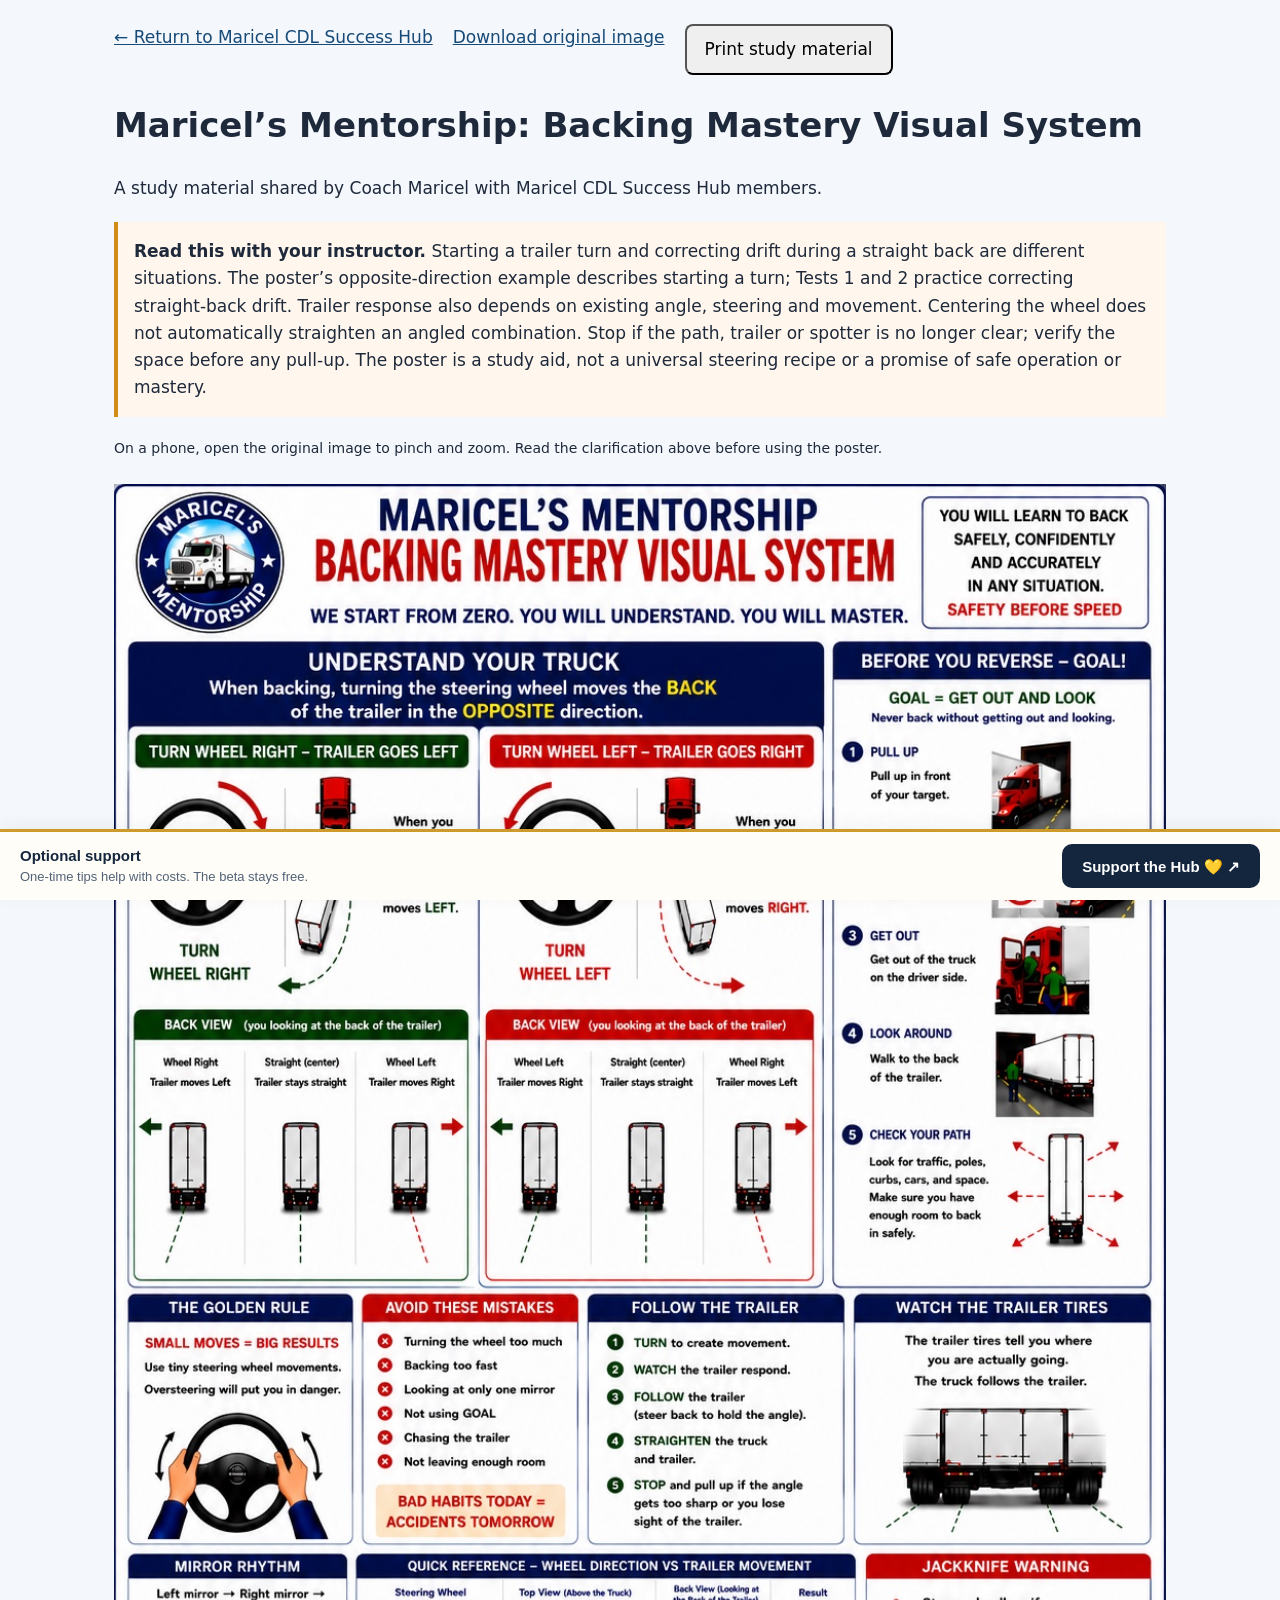
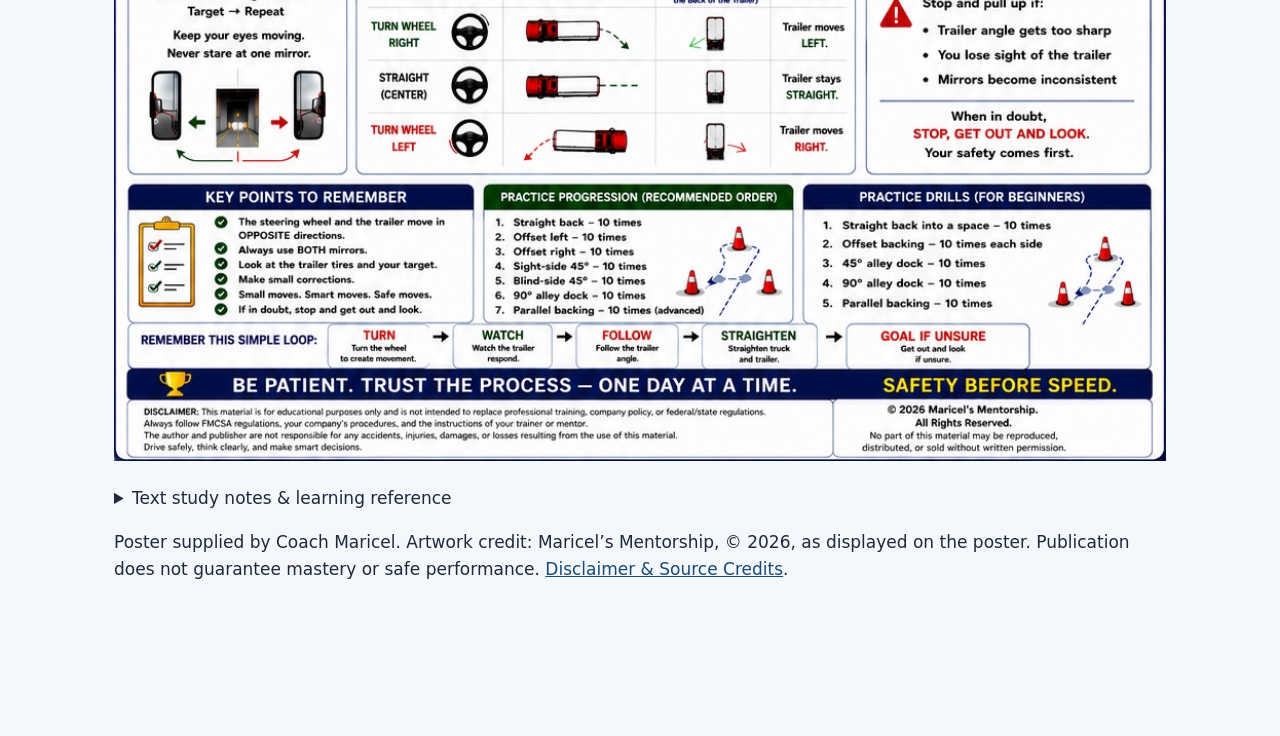
==== backing-poster.html @ 776881c3 "Offer approved Venmo support alongside the existing Stripe option" ====
<!doctype html><html lang="en"><head><meta charset="utf-8"><meta name="viewport" content="width=device-width,initial-scale=1"><title>Maricel’s Backing Visual Study Poster | Maricel CDL Success Hub</title><style>*{box-sizing:border-box}body{margin:0;background:#f4f7fb;color:#1e293b;font:17px/1.6 system-ui,sans-serif}main{max-width:1100px;margin:auto;padding:24px}a{color:#164a78}.warning{background:#fff7ed;border-left:4px solid #d48c19;padding:16px;margin:20px 0}.actions{display:flex;gap:20px;flex-wrap:wrap}img{display:block;width:100%;height:auto;margin:24px 0}button{font:inherit;padding:10px 18px;border-radius:8px;cursor:pointer}.small{font-size:14px}@media print{.actions,details,footer{display:none}main{padding:0}.warning{font-size:11px;line-height:1.3;margin:8px 0}h1{font-size:18px}img{margin:10px 0}}</style><link rel="stylesheet" href="support-bar.css?v=36"></head><body class="hub-with-support"><main><nav class="actions"><a href="index.html">← Return to Maricel CDL Success Hub</a><a href="assets/maricel-backing-visual-system.jpeg" download="Maricel-Backing-Visual-System.jpeg">Download original image</a><button type="button" onclick="window.print()">Print study material</button></nav><h1>Maricel’s Mentorship: Backing Mastery Visual System</h1><p>A study material shared by Coach Maricel with Maricel CDL Success Hub members.</p><div class="warning"><strong>Read this with your instructor.</strong> Starting a trailer turn and correcting drift during a straight back are different situations. The poster’s opposite-direction example describes starting a turn; Tests 1 and 2 practice correcting straight-back drift. Trailer response also depends on existing angle, steering and movement. Centering the wheel does not automatically straighten an angled combination. Stop if the path, trailer or spotter is no longer clear; verify the space before any pull-up. The poster is a study aid, not a universal steering recipe or a promise of safe operation or mastery.</div><p class="small">On a phone, open the original image to pinch and zoom. Read the clarification above before using the poster.</p><a href="assets/maricel-backing-visual-system.jpeg"><img src="assets/maricel-backing-visual-system.jpeg" width="1024" height="1536" alt="Maricel’s Mentorship Backing Mastery Visual System: trailer response diagrams, GOAL reminders, mirror checks and practice suggestions."></a><details><summary>Text study notes &amp; learning reference</summary><p>Study the trailer’s response, use small inputs and check both mirrors. Inspect the intended path, including the sides and overhead space. When unsure, stop and secure the vehicle before getting out to check. Plan any repositioning after checking the space; do not move forward just because backing has become uncertain.</p><p>Use qualified instruction and your company’s procedures. Suggested repetition counts on the poster are practice ideas, not evidence of readiness or official CDL testing requirements.</p><p>Reference for the clarification above: <a href="https://www.oregon.gov/odot/DMV/Pages/Online_CDL_Manual_2/Section_6.aspx" target="_blank" rel="noopener noreferrer">Oregon DMV Commercial Driver Manual, section 6.1.7 — Backing with a Trailer</a>. <a href="disclaimer.html">Disclaimer &amp; Source Credits</a>.</p></details><footer><p>Poster supplied by Coach Maricel. Artwork credit: Maricel’s Mentorship, © 2026, as displayed on the poster. Publication does not guarantee mastery or safe performance. <a href="disclaimer.html">Disclaimer &amp; Source Credits</a>.</p></footer></main><aside class="hub-support-bar" aria-label="Optional support for Maricel CDL Success Hub"><div class="hub-support-copy"><strong>Optional support</strong><span>One-time tips help with costs. The beta stays free.</span></div><a href="support.html" target="_blank" rel="noopener noreferrer" aria-label="Support the Hub — optional Stripe or Venmo support, opens a new tab">Support the Hub 💛 ↗</a></aside></body></html>
---- support-bar.css ----
/* Coach Maricel's optional support reminder. Shared by all Hub pages. */
html:has(body.hub-with-support){scroll-padding-bottom:calc(112px + env(safe-area-inset-bottom,0px))}
body.hub-with-support{padding-bottom:calc(112px + env(safe-area-inset-bottom,0px));scroll-padding-bottom:calc(112px + env(safe-area-inset-bottom,0px))}
.hub-support-bar{position:fixed;inset:auto 0 0;z-index:20;display:grid;grid-template-columns:minmax(0,1fr) auto;align-items:center;gap:20px;padding:12px max(20px,env(safe-area-inset-right,0px)) calc(12px + env(safe-area-inset-bottom,0px)) max(20px,env(safe-area-inset-left,0px));border-top:3px solid #ce9b2b;background:#fffdf7;color:#14263e;box-shadow:0 -3px 16px #14263e0d;font-family:Arial,sans-serif;line-height:1.4;text-align:left}
.hub-support-copy{min-width:0}.hub-support-copy strong{display:block;font-size:15px}.hub-support-copy span{display:block;font-size:13px;color:#526278;margin-top:2px}
.hub-support-bar a{display:flex;align-items:center;justify-content:center;min-height:44px;padding:11px 20px;border-radius:10px;background:#14263e;color:#fff;font-size:15px;font-weight:700;text-decoration:none;text-align:center;white-space:nowrap}
.hub-support-bar a:hover{background:#24435f}.hub-support-bar a:focus-visible{outline:3px solid #187bcd;outline-offset:3px}
@media(min-width:701px){body:has(#nav:not([hidden])) .hub-support-bar{left:244px}}
@media(max-width:700px){.hub-support-bar{gap:10px;padding-left:12px;padding-right:12px}.hub-support-copy strong{font-size:14px}.hub-support-copy span{font-size:12px}.hub-support-bar a{font-size:13px;padding:11px 12px}}
@media print{html:has(body.hub-with-support){scroll-padding-bottom:calc(112px + env(safe-area-inset-bottom,0px))}
body.hub-with-support{padding-bottom:0}.hub-support-bar{display:none}}
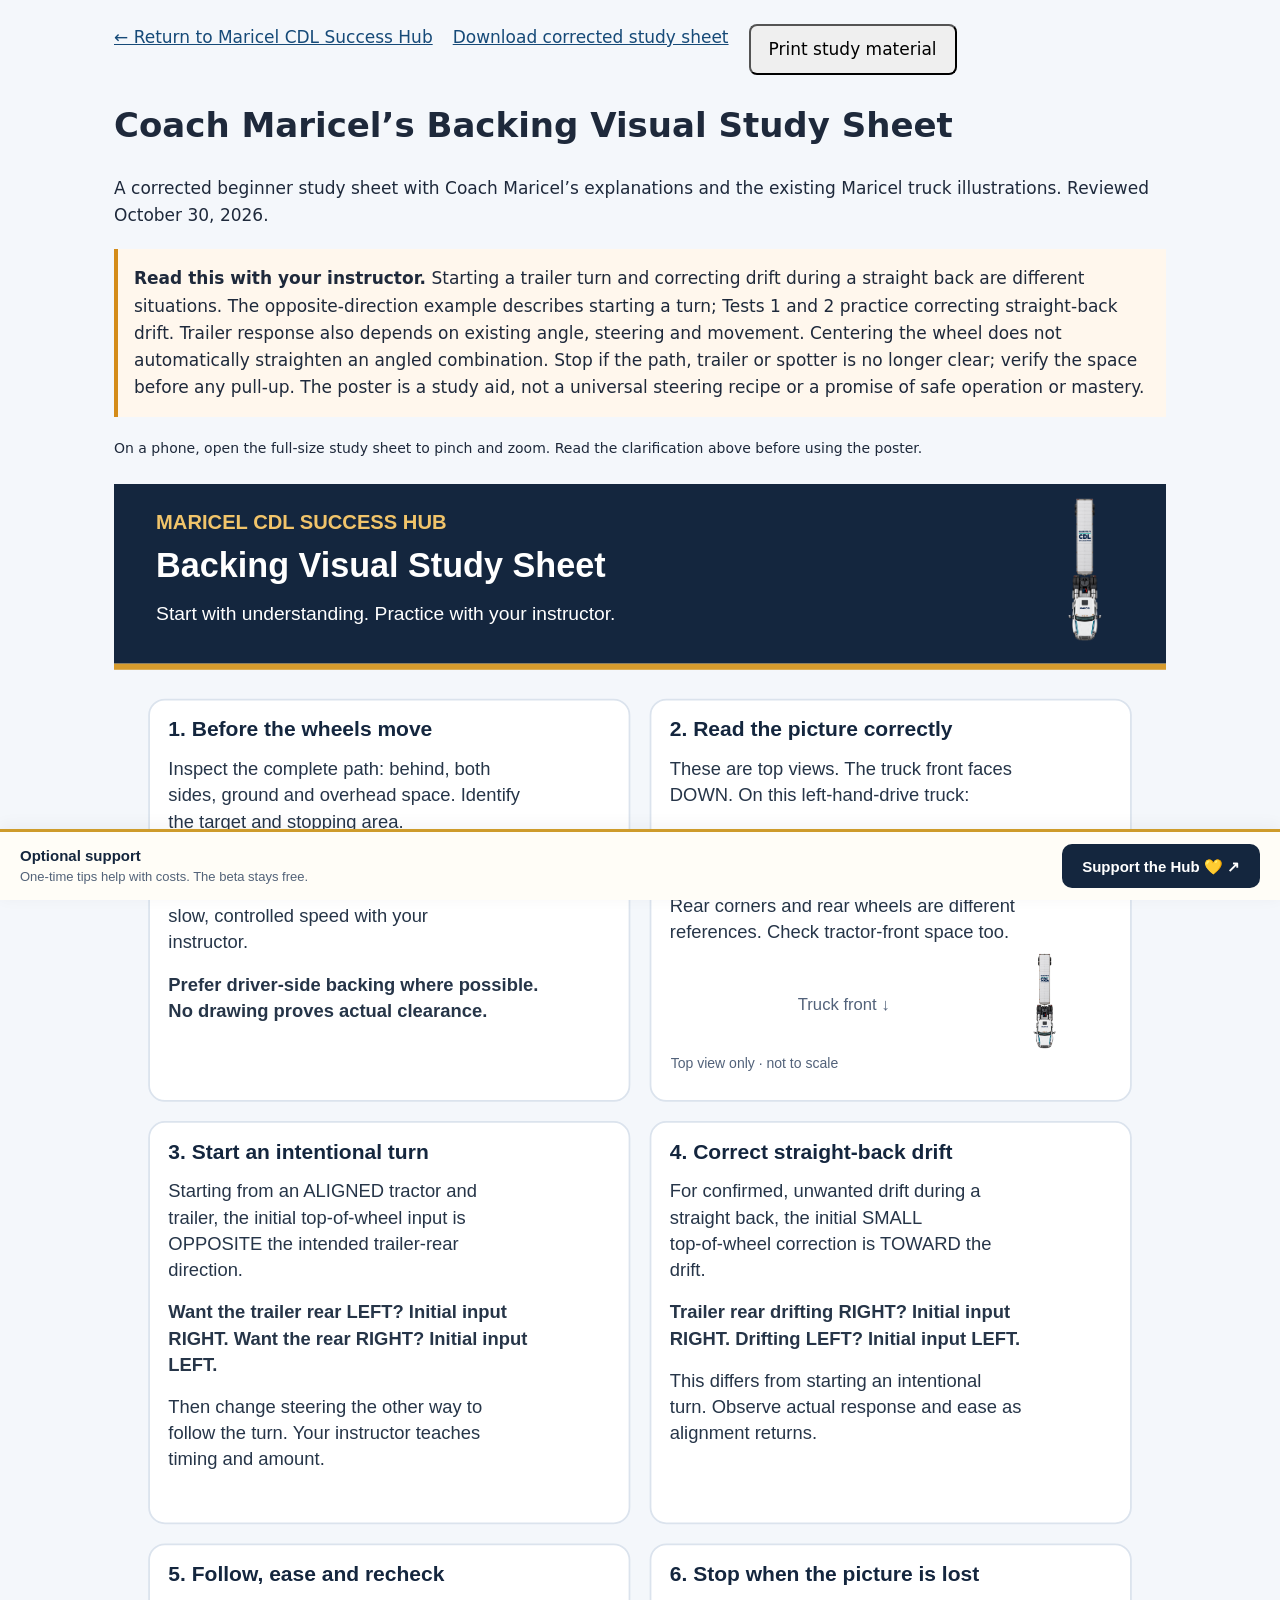
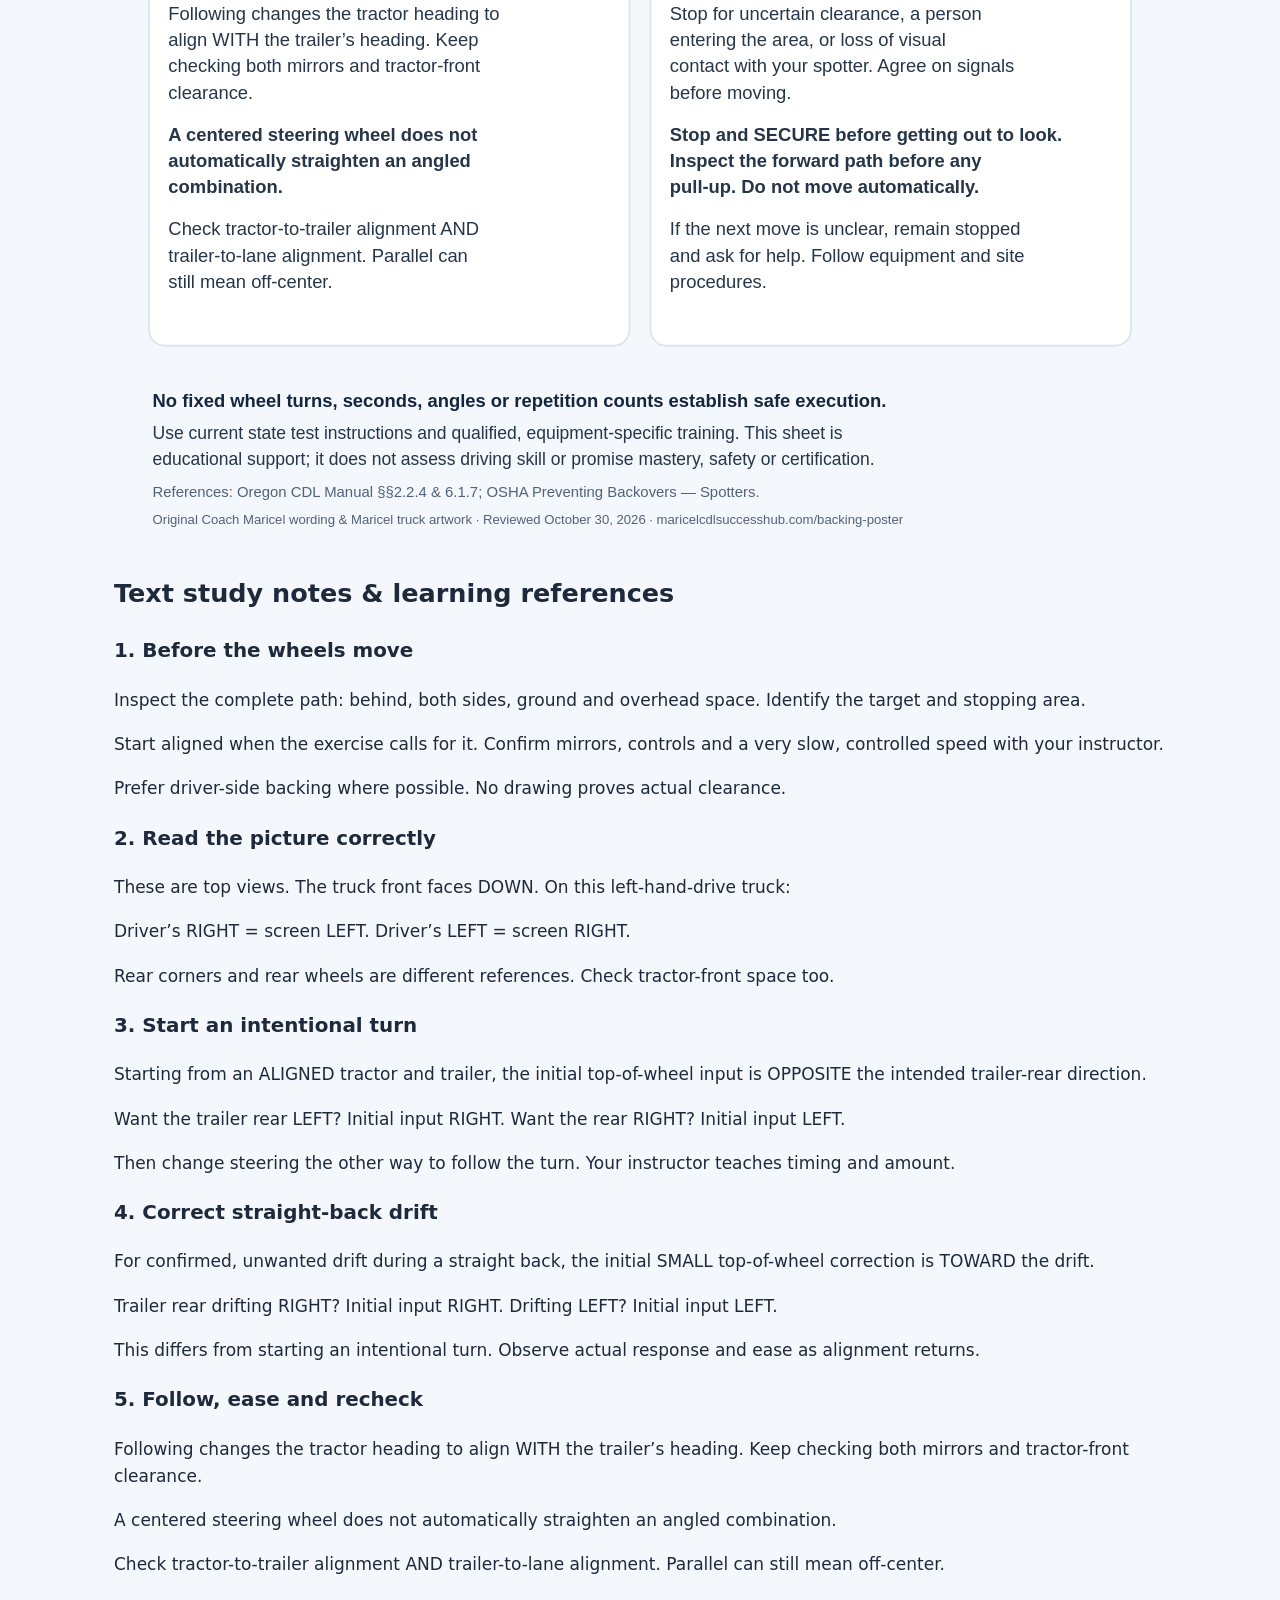
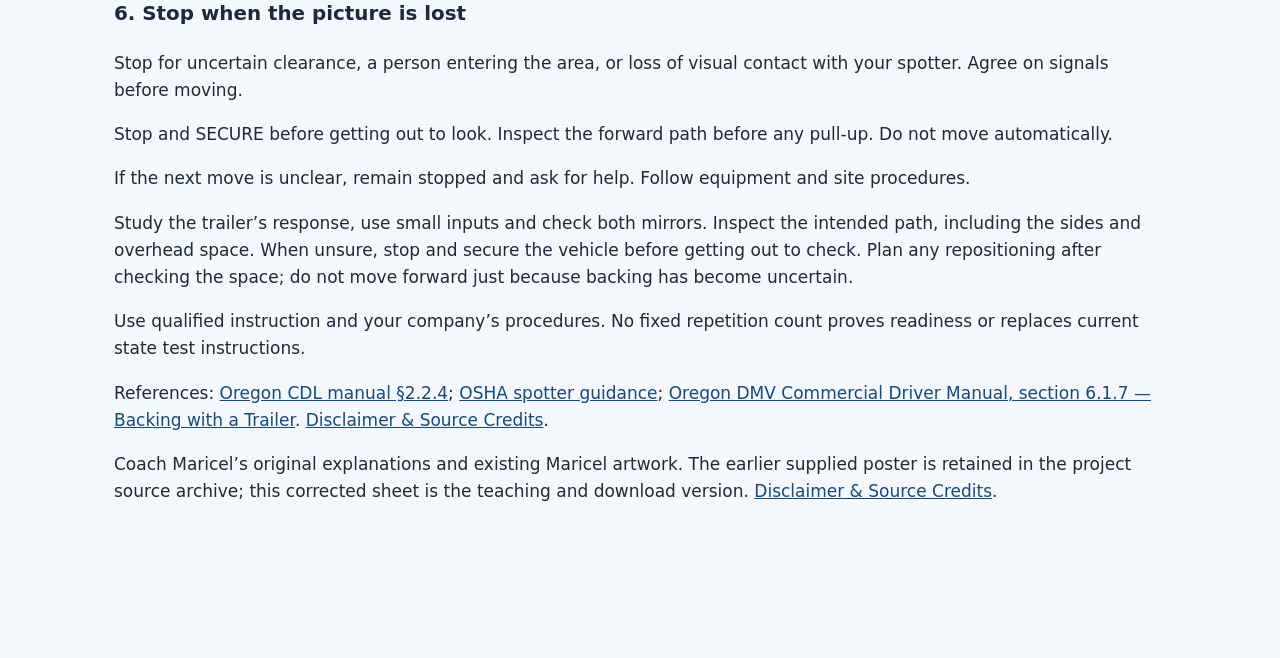
==== commit d45b0f8b: "Audit beginner teaching, correct study sheet and clarify preset decision exercises" ====
--- a/backing-poster.html
+++ b/backing-poster.html
@@ -1 +1 @@
-<!doctype html><html lang="en"><head><meta charset="utf-8"><meta name="viewport" content="width=device-width,initial-scale=1"><title>Maricel’s Backing Visual Study Poster | Maricel CDL Success Hub</title><style>*{box-sizing:border-box}body{margin:0;background:#f4f7fb;color:#1e293b;font:17px/1.6 system-ui,sans-serif}main{max-width:1100px;margin:auto;padding:24px}a{color:#164a78}.warning{background:#fff7ed;border-left:4px solid #d48c19;padding:16px;margin:20px 0}.actions{display:flex;gap:20px;flex-wrap:wrap}img{display:block;width:100%;height:auto;margin:24px 0}button{font:inherit;padding:10px 18px;border-radius:8px;cursor:pointer}.small{font-size:14px}@media print{.actions,details,footer{display:none}main{padding:0}.warning{font-size:11px;line-height:1.3;margin:8px 0}h1{font-size:18px}img{margin:10px 0}}</style><link rel="stylesheet" href="support-bar.css?v=36"></head><body class="hub-with-support"><main><nav class="actions"><a href="index.html">← Return to Maricel CDL Success Hub</a><a href="assets/maricel-backing-visual-system.jpeg" download="Maricel-Backing-Visual-System.jpeg">Download original image</a><button type="button" onclick="window.print()">Print study material</button></nav><h1>Maricel’s Mentorship: Backing Mastery Visual System</h1><p>A study material shared by Coach Maricel with Maricel CDL Success Hub members.</p><div class="warning"><strong>Read this with your instructor.</strong> Starting a trailer turn and correcting drift during a straight back are different situations. The poster’s opposite-direction example describes starting a turn; Tests 1 and 2 practice correcting straight-back drift. Trailer response also depends on existing angle, steering and movement. Centering the wheel does not automatically straighten an angled combination. Stop if the path, trailer or spotter is no longer clear; verify the space before any pull-up. The poster is a study aid, not a universal steering recipe or a promise of safe operation or mastery.</div><p class="small">On a phone, open the original image to pinch and zoom. Read the clarification above before using the poster.</p><a href="assets/maricel-backing-visual-system.jpeg"><img src="assets/maricel-backing-visual-system.jpeg" width="1024" height="1536" alt="Maricel’s Mentorship Backing Mastery Visual System: trailer response diagrams, GOAL reminders, mirror checks and practice suggestions."></a><details><summary>Text study notes &amp; learning reference</summary><p>Study the trailer’s response, use small inputs and check both mirrors. Inspect the intended path, including the sides and overhead space. When unsure, stop and secure the vehicle before getting out to check. Plan any repositioning after checking the space; do not move forward just because backing has become uncertain.</p><p>Use qualified instruction and your company’s procedures. Suggested repetition counts on the poster are practice ideas, not evidence of readiness or official CDL testing requirements.</p><p>Reference for the clarification above: <a href="https://www.oregon.gov/odot/DMV/Pages/Online_CDL_Manual_2/Section_6.aspx" target="_blank" rel="noopener noreferrer">Oregon DMV Commercial Driver Manual, section 6.1.7 — Backing with a Trailer</a>. <a href="disclaimer.html">Disclaimer &amp; Source Credits</a>.</p></details><footer><p>Poster supplied by Coach Maricel. Artwork credit: Maricel’s Mentorship, © 2026, as displayed on the poster. Publication does not guarantee mastery or safe performance. <a href="disclaimer.html">Disclaimer &amp; Source Credits</a>.</p></footer></main><aside class="hub-support-bar" aria-label="Optional support for Maricel CDL Success Hub"><div class="hub-support-copy"><strong>Optional support</strong><span>One-time tips help with costs. The beta stays free.</span></div><a href="support.html" target="_blank" rel="noopener noreferrer" aria-label="Support the Hub — optional Stripe or Venmo support, opens a new tab">Support the Hub 💛 ↗</a></aside></body></html>+<!doctype html><html lang="en"><head><meta charset="utf-8"><meta name="viewport" content="width=device-width,initial-scale=1"><title>Maricel’s Backing Visual Study Poster | Maricel CDL Success Hub</title><style>*{box-sizing:border-box}body{margin:0;background:#f4f7fb;color:#1e293b;font:17px/1.6 system-ui,sans-serif}main{max-width:1100px;margin:auto;padding:24px}a{color:#164a78}.warning{background:#fff7ed;border-left:4px solid #d48c19;padding:16px;margin:20px 0}.actions{display:flex;gap:20px;flex-wrap:wrap}img{display:block;width:100%;height:auto;margin:24px 0}button{font:inherit;padding:10px 18px;border-radius:8px;cursor:pointer}.small{font-size:14px}@media print{.actions,details,footer{display:none}main{padding:0}.warning{font-size:11px;line-height:1.3;margin:8px 0}h1{font-size:18px}img{margin:10px 0}}</style><link rel="stylesheet" href="support-bar.css?v=36"></head><body class="hub-with-support"><main><nav class="actions"><a href="index.html">← Return to Maricel CDL Success Hub</a><a href="assets/maricel-backing-study-sheet.svg" download="Maricel-Backing-Study-Sheet.svg">Download corrected study sheet</a><button type="button" onclick="window.print()">Print study material</button></nav><h1>Coach Maricel’s Backing Visual Study Sheet</h1><p>A corrected beginner study sheet with Coach Maricel’s explanations and the existing Maricel truck illustrations. Reviewed October 30, 2026.</p><div class="warning"><strong>Read this with your instructor.</strong> Starting a trailer turn and correcting drift during a straight back are different situations. The opposite-direction example describes starting a turn; Tests 1 and 2 practice correcting straight-back drift. Trailer response also depends on existing angle, steering and movement. Centering the wheel does not automatically straighten an angled combination. Stop if the path, trailer or spotter is no longer clear; verify the space before any pull-up. The poster is a study aid, not a universal steering recipe or a promise of safe operation or mastery.</div><p class="small">On a phone, open the full-size study sheet to pinch and zoom. Read the clarification above before using the poster.</p><a href="assets/maricel-backing-study-sheet.svg"><img src="assets/maricel-backing-study-sheet.svg" width="1200" height="1900" alt="Coach Maricel’s corrected study sheet: inspect, read top views, start intentional turns, correct straight-back drift, follow and recheck, stop and secure."></a><section><h2>Text study notes &amp; learning references</h2><h3>1. Before the wheels move</h3><p>Inspect the complete path: behind, both sides, ground and overhead space. Identify the target and stopping area.</p><p>Start aligned when the exercise calls for it. Confirm mirrors, controls and a very slow, controlled speed with your instructor.</p><p>Prefer driver-side backing where possible. No drawing proves actual clearance.</p><h3>2. Read the picture correctly</h3><p>These are top views. The truck front faces DOWN. On this left-hand-drive truck:</p><p>Driver’s RIGHT = screen LEFT. Driver’s LEFT = screen RIGHT.</p><p>Rear corners and rear wheels are different references. Check tractor-front space too.</p><h3>3. Start an intentional turn</h3><p>Starting from an ALIGNED tractor and trailer, the initial top-of-wheel input is OPPOSITE the intended trailer-rear direction.</p><p>Want the trailer rear LEFT? Initial input RIGHT. Want the rear RIGHT? Initial input LEFT.</p><p>Then change steering the other way to follow the turn. Your instructor teaches timing and amount.</p><h3>4. Correct straight-back drift</h3><p>For confirmed, unwanted drift during a straight back, the initial SMALL top-of-wheel correction is TOWARD the drift.</p><p>Trailer rear drifting RIGHT? Initial input RIGHT. Drifting LEFT? Initial input LEFT.</p><p>This differs from starting an intentional turn. Observe actual response and ease as alignment returns.</p><h3>5. Follow, ease and recheck</h3><p>Following changes the tractor heading to align WITH the trailer’s heading. Keep checking both mirrors and tractor-front clearance.</p><p>A centered steering wheel does not automatically straighten an angled combination.</p><p>Check tractor-to-trailer alignment AND trailer-to-lane alignment. Parallel can still mean off-center.</p><h3>6. Stop when the picture is lost</h3><p>Stop for uncertain clearance, a person entering the area, or loss of visual contact with your spotter. Agree on signals before moving.</p><p>Stop and SECURE before getting out to look. Inspect the forward path before any pull-up. Do not move automatically.</p><p>If the next move is unclear, remain stopped and ask for help. Follow equipment and site procedures.</p><p>Study the trailer’s response, use small inputs and check both mirrors. Inspect the intended path, including the sides and overhead space. When unsure, stop and secure the vehicle before getting out to check. Plan any repositioning after checking the space; do not move forward just because backing has become uncertain.</p><p>Use qualified instruction and your company’s procedures. No fixed repetition count proves readiness or replaces current state test instructions.</p><p>References: <a href="https://www.oregon.gov/odot/DMV/Pages/Online_CDL_Manual_2/Section_2.aspx">Oregon CDL manual §2.2.4</a>; <a href="https://www.osha.gov/preventing-backovers/solutions">OSHA spotter guidance</a>; <a href="https://www.oregon.gov/odot/DMV/Pages/Online_CDL_Manual_2/Section_6.aspx" target="_blank" rel="noopener noreferrer">Oregon DMV Commercial Driver Manual, section 6.1.7 — Backing with a Trailer</a>. <a href="disclaimer.html">Disclaimer &amp; Source Credits</a>.</p></section><footer><p>Coach Maricel’s original explanations and existing Maricel artwork. The earlier supplied poster is retained in the project source archive; this corrected sheet is the teaching and download version. <a href="disclaimer.html">Disclaimer &amp; Source Credits</a>.</p></footer></main><aside class="hub-support-bar" aria-label="Optional support for Maricel CDL Success Hub"><div class="hub-support-copy"><strong>Optional support</strong><span>One-time tips help with costs. The beta stays free.</span></div><a href="support.html" target="_blank" rel="noopener noreferrer" aria-label="Support the Hub — optional Stripe or Venmo support, opens a new tab">Support the Hub 💛 ↗</a></aside></body></html>
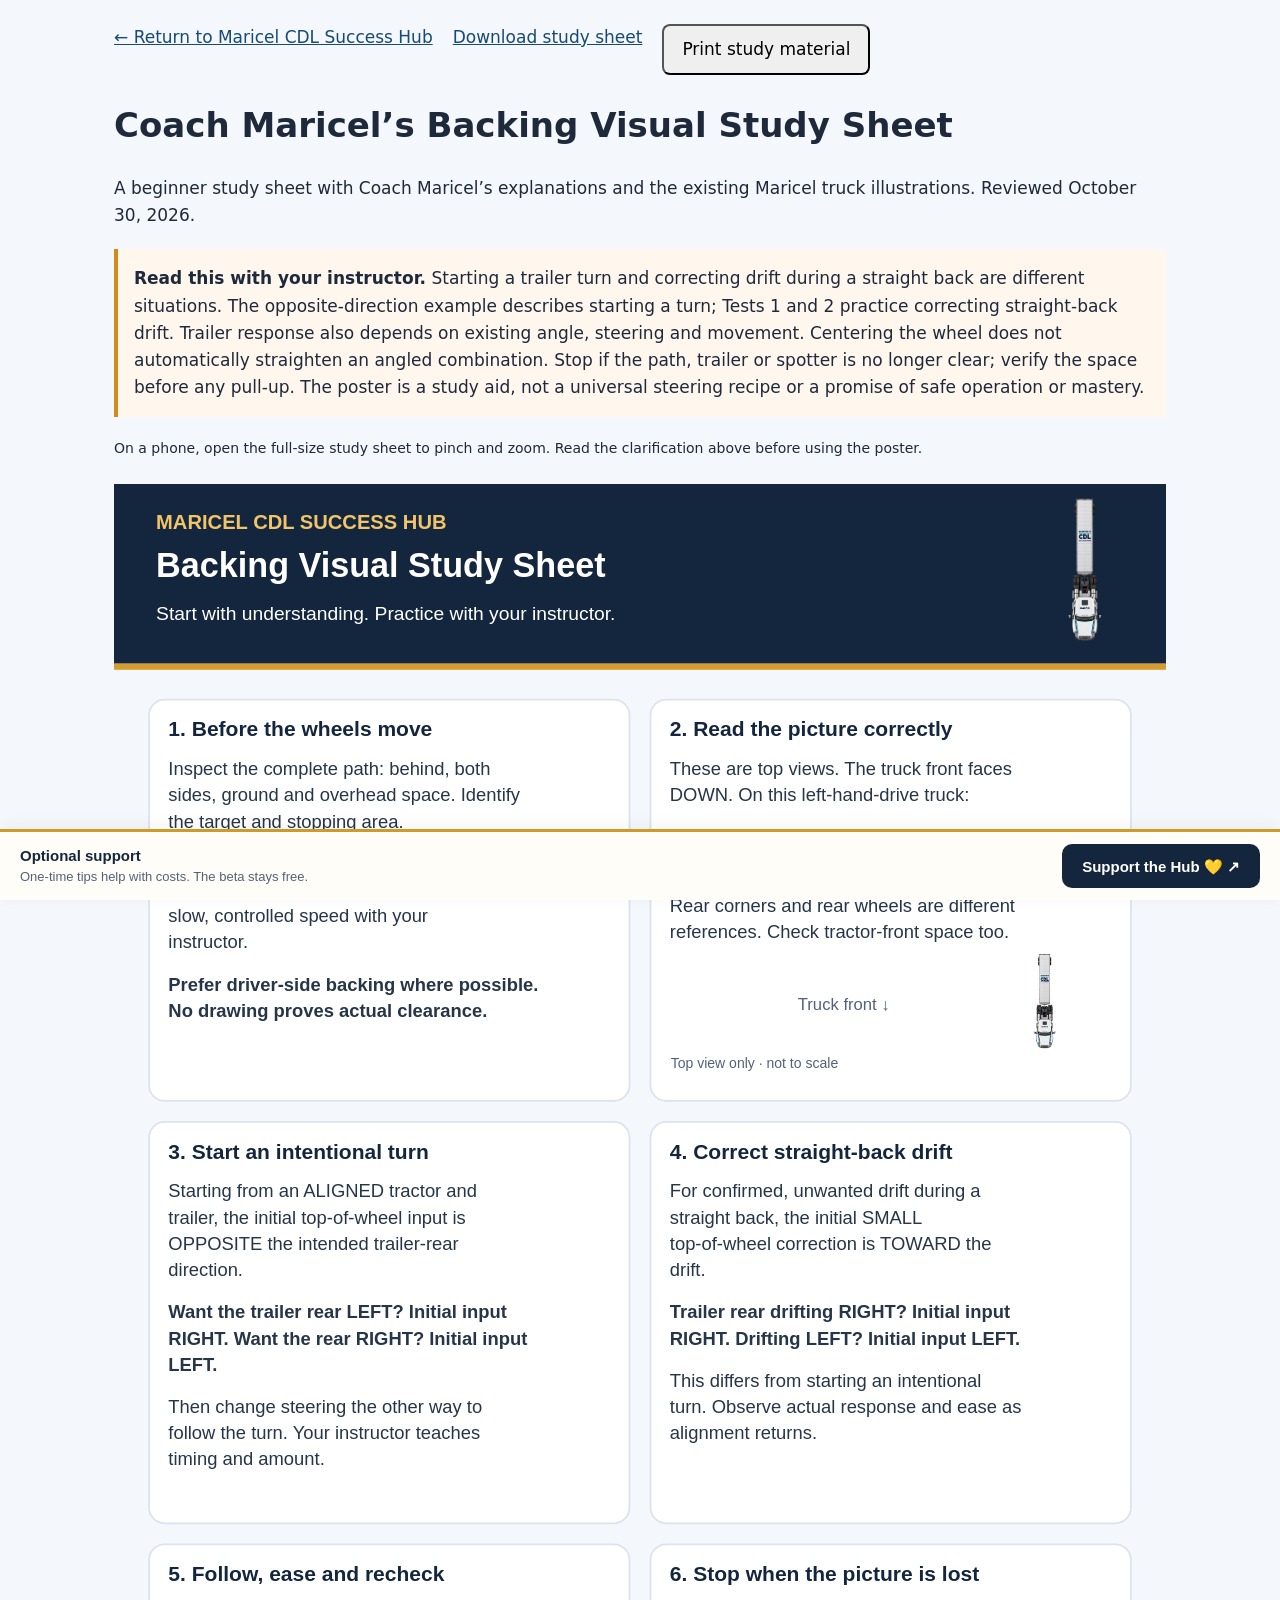
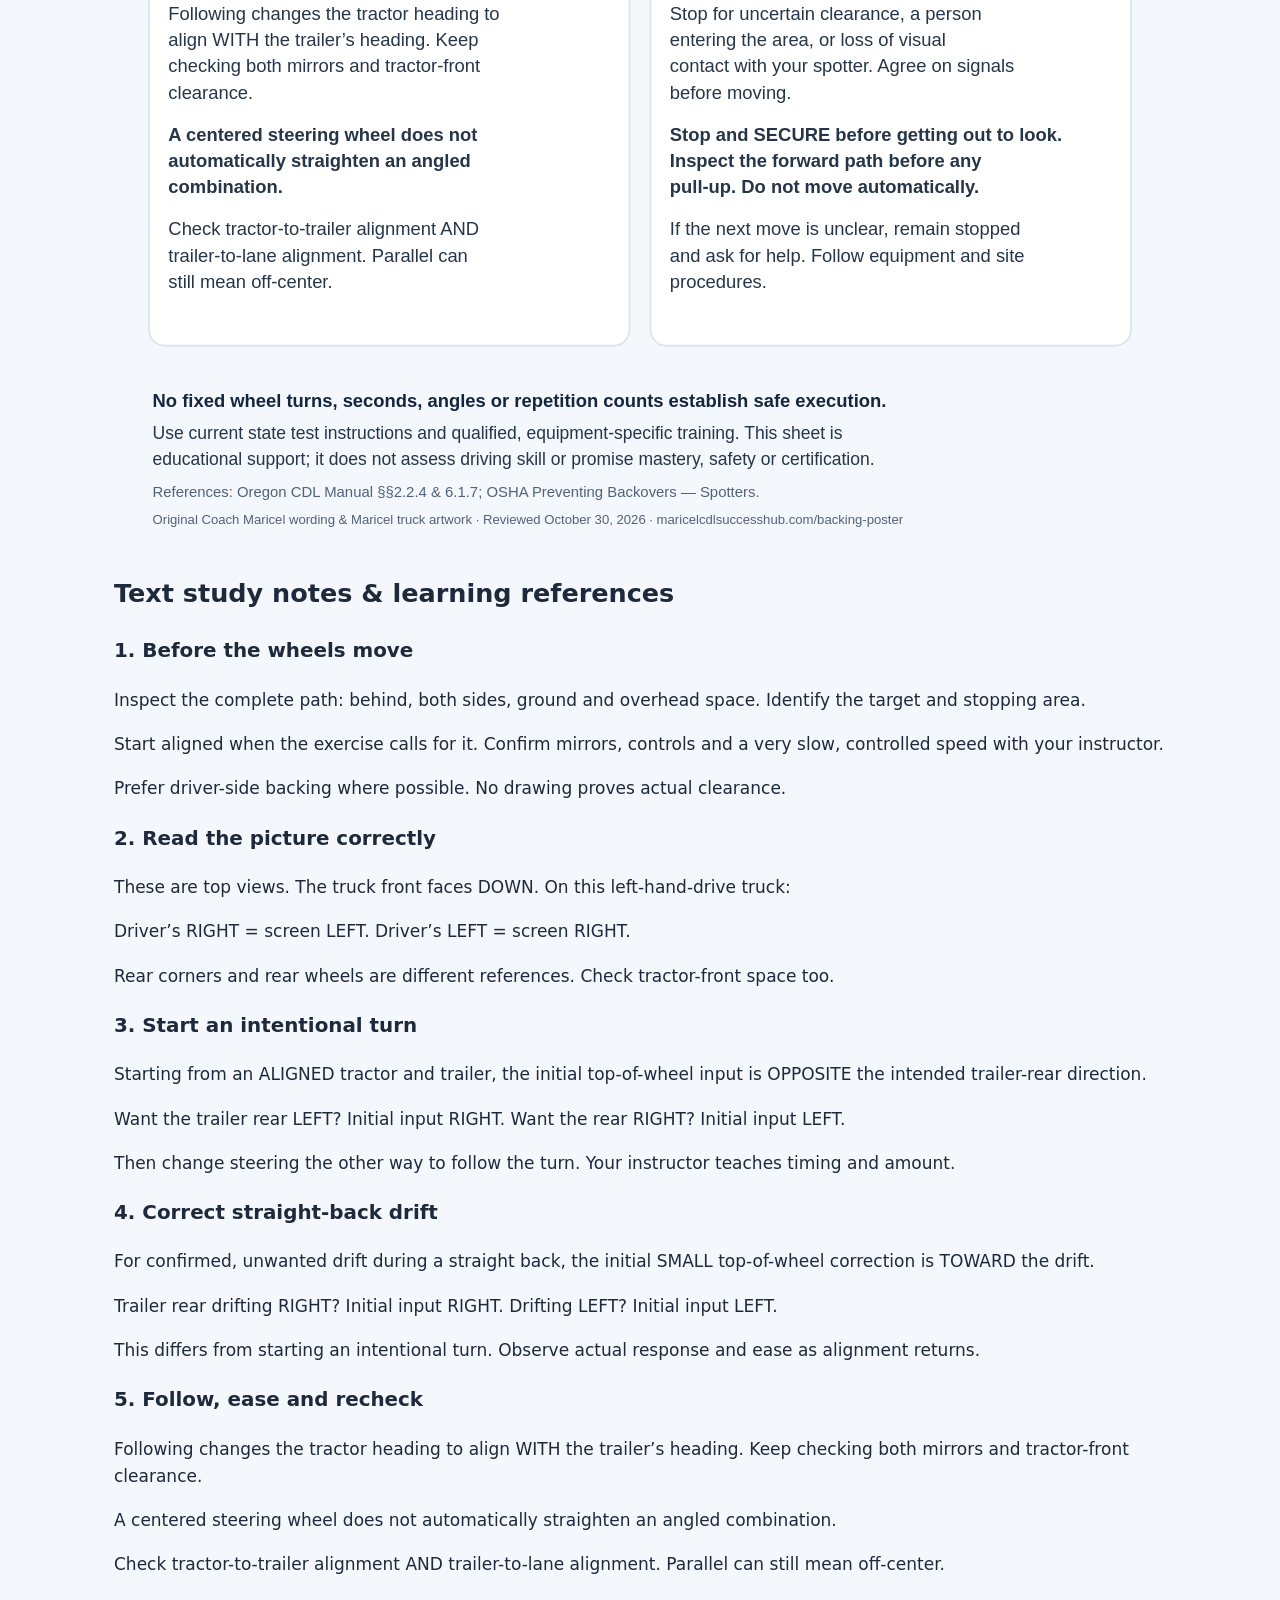
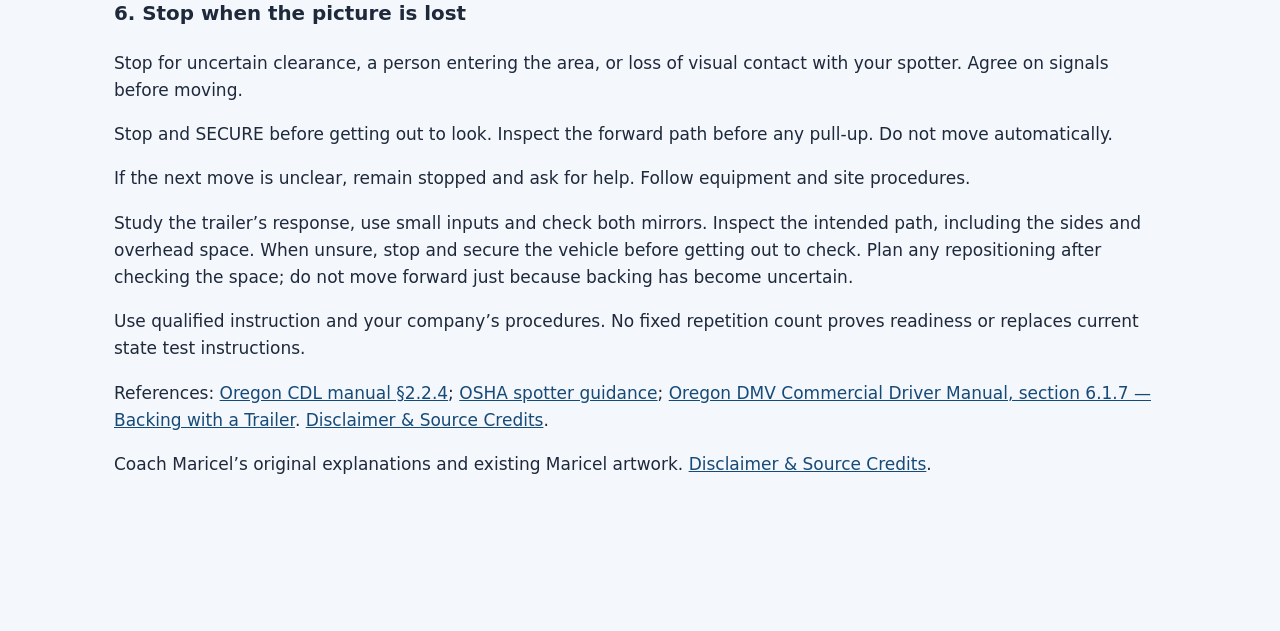
==== commit 3b6f2002: "Use neutral study-sheet wording on member-facing pages" ====
--- a/backing-poster.html
+++ b/backing-poster.html
@@ -1 +1 @@
-<!doctype html><html lang="en"><head><meta charset="utf-8"><meta name="viewport" content="width=device-width,initial-scale=1"><title>Maricel’s Backing Visual Study Poster | Maricel CDL Success Hub</title><style>*{box-sizing:border-box}body{margin:0;background:#f4f7fb;color:#1e293b;font:17px/1.6 system-ui,sans-serif}main{max-width:1100px;margin:auto;padding:24px}a{color:#164a78}.warning{background:#fff7ed;border-left:4px solid #d48c19;padding:16px;margin:20px 0}.actions{display:flex;gap:20px;flex-wrap:wrap}img{display:block;width:100%;height:auto;margin:24px 0}button{font:inherit;padding:10px 18px;border-radius:8px;cursor:pointer}.small{font-size:14px}@media print{.actions,details,footer{display:none}main{padding:0}.warning{font-size:11px;line-height:1.3;margin:8px 0}h1{font-size:18px}img{margin:10px 0}}</style><link rel="stylesheet" href="support-bar.css?v=36"></head><body class="hub-with-support"><main><nav class="actions"><a href="index.html">← Return to Maricel CDL Success Hub</a><a href="assets/maricel-backing-study-sheet.svg" download="Maricel-Backing-Study-Sheet.svg">Download corrected study sheet</a><button type="button" onclick="window.print()">Print study material</button></nav><h1>Coach Maricel’s Backing Visual Study Sheet</h1><p>A corrected beginner study sheet with Coach Maricel’s explanations and the existing Maricel truck illustrations. Reviewed October 30, 2026.</p><div class="warning"><strong>Read this with your instructor.</strong> Starting a trailer turn and correcting drift during a straight back are different situations. The opposite-direction example describes starting a turn; Tests 1 and 2 practice correcting straight-back drift. Trailer response also depends on existing angle, steering and movement. Centering the wheel does not automatically straighten an angled combination. Stop if the path, trailer or spotter is no longer clear; verify the space before any pull-up. The poster is a study aid, not a universal steering recipe or a promise of safe operation or mastery.</div><p class="small">On a phone, open the full-size study sheet to pinch and zoom. Read the clarification above before using the poster.</p><a href="assets/maricel-backing-study-sheet.svg"><img src="assets/maricel-backing-study-sheet.svg" width="1200" height="1900" alt="Coach Maricel’s corrected study sheet: inspect, read top views, start intentional turns, correct straight-back drift, follow and recheck, stop and secure."></a><section><h2>Text study notes &amp; learning references</h2><h3>1. Before the wheels move</h3><p>Inspect the complete path: behind, both sides, ground and overhead space. Identify the target and stopping area.</p><p>Start aligned when the exercise calls for it. Confirm mirrors, controls and a very slow, controlled speed with your instructor.</p><p>Prefer driver-side backing where possible. No drawing proves actual clearance.</p><h3>2. Read the picture correctly</h3><p>These are top views. The truck front faces DOWN. On this left-hand-drive truck:</p><p>Driver’s RIGHT = screen LEFT. Driver’s LEFT = screen RIGHT.</p><p>Rear corners and rear wheels are different references. Check tractor-front space too.</p><h3>3. Start an intentional turn</h3><p>Starting from an ALIGNED tractor and trailer, the initial top-of-wheel input is OPPOSITE the intended trailer-rear direction.</p><p>Want the trailer rear LEFT? Initial input RIGHT. Want the rear RIGHT? Initial input LEFT.</p><p>Then change steering the other way to follow the turn. Your instructor teaches timing and amount.</p><h3>4. Correct straight-back drift</h3><p>For confirmed, unwanted drift during a straight back, the initial SMALL top-of-wheel correction is TOWARD the drift.</p><p>Trailer rear drifting RIGHT? Initial input RIGHT. Drifting LEFT? Initial input LEFT.</p><p>This differs from starting an intentional turn. Observe actual response and ease as alignment returns.</p><h3>5. Follow, ease and recheck</h3><p>Following changes the tractor heading to align WITH the trailer’s heading. Keep checking both mirrors and tractor-front clearance.</p><p>A centered steering wheel does not automatically straighten an angled combination.</p><p>Check tractor-to-trailer alignment AND trailer-to-lane alignment. Parallel can still mean off-center.</p><h3>6. Stop when the picture is lost</h3><p>Stop for uncertain clearance, a person entering the area, or loss of visual contact with your spotter. Agree on signals before moving.</p><p>Stop and SECURE before getting out to look. Inspect the forward path before any pull-up. Do not move automatically.</p><p>If the next move is unclear, remain stopped and ask for help. Follow equipment and site procedures.</p><p>Study the trailer’s response, use small inputs and check both mirrors. Inspect the intended path, including the sides and overhead space. When unsure, stop and secure the vehicle before getting out to check. Plan any repositioning after checking the space; do not move forward just because backing has become uncertain.</p><p>Use qualified instruction and your company’s procedures. No fixed repetition count proves readiness or replaces current state test instructions.</p><p>References: <a href="https://www.oregon.gov/odot/DMV/Pages/Online_CDL_Manual_2/Section_2.aspx">Oregon CDL manual §2.2.4</a>; <a href="https://www.osha.gov/preventing-backovers/solutions">OSHA spotter guidance</a>; <a href="https://www.oregon.gov/odot/DMV/Pages/Online_CDL_Manual_2/Section_6.aspx" target="_blank" rel="noopener noreferrer">Oregon DMV Commercial Driver Manual, section 6.1.7 — Backing with a Trailer</a>. <a href="disclaimer.html">Disclaimer &amp; Source Credits</a>.</p></section><footer><p>Coach Maricel’s original explanations and existing Maricel artwork. The earlier supplied poster is retained in the project source archive; this corrected sheet is the teaching and download version. <a href="disclaimer.html">Disclaimer &amp; Source Credits</a>.</p></footer></main><aside class="hub-support-bar" aria-label="Optional support for Maricel CDL Success Hub"><div class="hub-support-copy"><strong>Optional support</strong><span>One-time tips help with costs. The beta stays free.</span></div><a href="support.html" target="_blank" rel="noopener noreferrer" aria-label="Support the Hub — optional Stripe or Venmo support, opens a new tab">Support the Hub 💛 ↗</a></aside></body></html>+<!doctype html><html lang="en"><head><meta charset="utf-8"><meta name="viewport" content="width=device-width,initial-scale=1"><title>Maricel’s Backing Visual Study Poster | Maricel CDL Success Hub</title><style>*{box-sizing:border-box}body{margin:0;background:#f4f7fb;color:#1e293b;font:17px/1.6 system-ui,sans-serif}main{max-width:1100px;margin:auto;padding:24px}a{color:#164a78}.warning{background:#fff7ed;border-left:4px solid #d48c19;padding:16px;margin:20px 0}.actions{display:flex;gap:20px;flex-wrap:wrap}img{display:block;width:100%;height:auto;margin:24px 0}button{font:inherit;padding:10px 18px;border-radius:8px;cursor:pointer}.small{font-size:14px}@media print{.actions,details,footer{display:none}main{padding:0}.warning{font-size:11px;line-height:1.3;margin:8px 0}h1{font-size:18px}img{margin:10px 0}}</style><link rel="stylesheet" href="support-bar.css?v=36"></head><body class="hub-with-support"><main><nav class="actions"><a href="index.html">← Return to Maricel CDL Success Hub</a><a href="assets/maricel-backing-study-sheet.svg" download="Maricel-Backing-Study-Sheet.svg">Download study sheet</a><button type="button" onclick="window.print()">Print study material</button></nav><h1>Coach Maricel’s Backing Visual Study Sheet</h1><p>A beginner study sheet with Coach Maricel’s explanations and the existing Maricel truck illustrations. Reviewed October 30, 2026.</p><div class="warning"><strong>Read this with your instructor.</strong> Starting a trailer turn and correcting drift during a straight back are different situations. The opposite-direction example describes starting a turn; Tests 1 and 2 practice correcting straight-back drift. Trailer response also depends on existing angle, steering and movement. Centering the wheel does not automatically straighten an angled combination. Stop if the path, trailer or spotter is no longer clear; verify the space before any pull-up. The poster is a study aid, not a universal steering recipe or a promise of safe operation or mastery.</div><p class="small">On a phone, open the full-size study sheet to pinch and zoom. Read the clarification above before using the poster.</p><a href="assets/maricel-backing-study-sheet.svg"><img src="assets/maricel-backing-study-sheet.svg" width="1200" height="1900" alt="Coach Maricel’s study sheet: inspect, read top views, start intentional turns, correct straight-back drift, follow and recheck, stop and secure."></a><section><h2>Text study notes &amp; learning references</h2><h3>1. Before the wheels move</h3><p>Inspect the complete path: behind, both sides, ground and overhead space. Identify the target and stopping area.</p><p>Start aligned when the exercise calls for it. Confirm mirrors, controls and a very slow, controlled speed with your instructor.</p><p>Prefer driver-side backing where possible. No drawing proves actual clearance.</p><h3>2. Read the picture correctly</h3><p>These are top views. The truck front faces DOWN. On this left-hand-drive truck:</p><p>Driver’s RIGHT = screen LEFT. Driver’s LEFT = screen RIGHT.</p><p>Rear corners and rear wheels are different references. Check tractor-front space too.</p><h3>3. Start an intentional turn</h3><p>Starting from an ALIGNED tractor and trailer, the initial top-of-wheel input is OPPOSITE the intended trailer-rear direction.</p><p>Want the trailer rear LEFT? Initial input RIGHT. Want the rear RIGHT? Initial input LEFT.</p><p>Then change steering the other way to follow the turn. Your instructor teaches timing and amount.</p><h3>4. Correct straight-back drift</h3><p>For confirmed, unwanted drift during a straight back, the initial SMALL top-of-wheel correction is TOWARD the drift.</p><p>Trailer rear drifting RIGHT? Initial input RIGHT. Drifting LEFT? Initial input LEFT.</p><p>This differs from starting an intentional turn. Observe actual response and ease as alignment returns.</p><h3>5. Follow, ease and recheck</h3><p>Following changes the tractor heading to align WITH the trailer’s heading. Keep checking both mirrors and tractor-front clearance.</p><p>A centered steering wheel does not automatically straighten an angled combination.</p><p>Check tractor-to-trailer alignment AND trailer-to-lane alignment. Parallel can still mean off-center.</p><h3>6. Stop when the picture is lost</h3><p>Stop for uncertain clearance, a person entering the area, or loss of visual contact with your spotter. Agree on signals before moving.</p><p>Stop and SECURE before getting out to look. Inspect the forward path before any pull-up. Do not move automatically.</p><p>If the next move is unclear, remain stopped and ask for help. Follow equipment and site procedures.</p><p>Study the trailer’s response, use small inputs and check both mirrors. Inspect the intended path, including the sides and overhead space. When unsure, stop and secure the vehicle before getting out to check. Plan any repositioning after checking the space; do not move forward just because backing has become uncertain.</p><p>Use qualified instruction and your company’s procedures. No fixed repetition count proves readiness or replaces current state test instructions.</p><p>References: <a href="https://www.oregon.gov/odot/DMV/Pages/Online_CDL_Manual_2/Section_2.aspx">Oregon CDL manual §2.2.4</a>; <a href="https://www.osha.gov/preventing-backovers/solutions">OSHA spotter guidance</a>; <a href="https://www.oregon.gov/odot/DMV/Pages/Online_CDL_Manual_2/Section_6.aspx" target="_blank" rel="noopener noreferrer">Oregon DMV Commercial Driver Manual, section 6.1.7 — Backing with a Trailer</a>. <a href="disclaimer.html">Disclaimer &amp; Source Credits</a>.</p></section><footer><p>Coach Maricel’s original explanations and existing Maricel artwork. <a href="disclaimer.html">Disclaimer &amp; Source Credits</a>.</p></footer></main><aside class="hub-support-bar" aria-label="Optional support for Maricel CDL Success Hub"><div class="hub-support-copy"><strong>Optional support</strong><span>One-time tips help with costs. The beta stays free.</span></div><a href="support.html" target="_blank" rel="noopener noreferrer" aria-label="Support the Hub — optional Stripe or Venmo support, opens a new tab">Support the Hub 💛 ↗</a></aside></body></html>
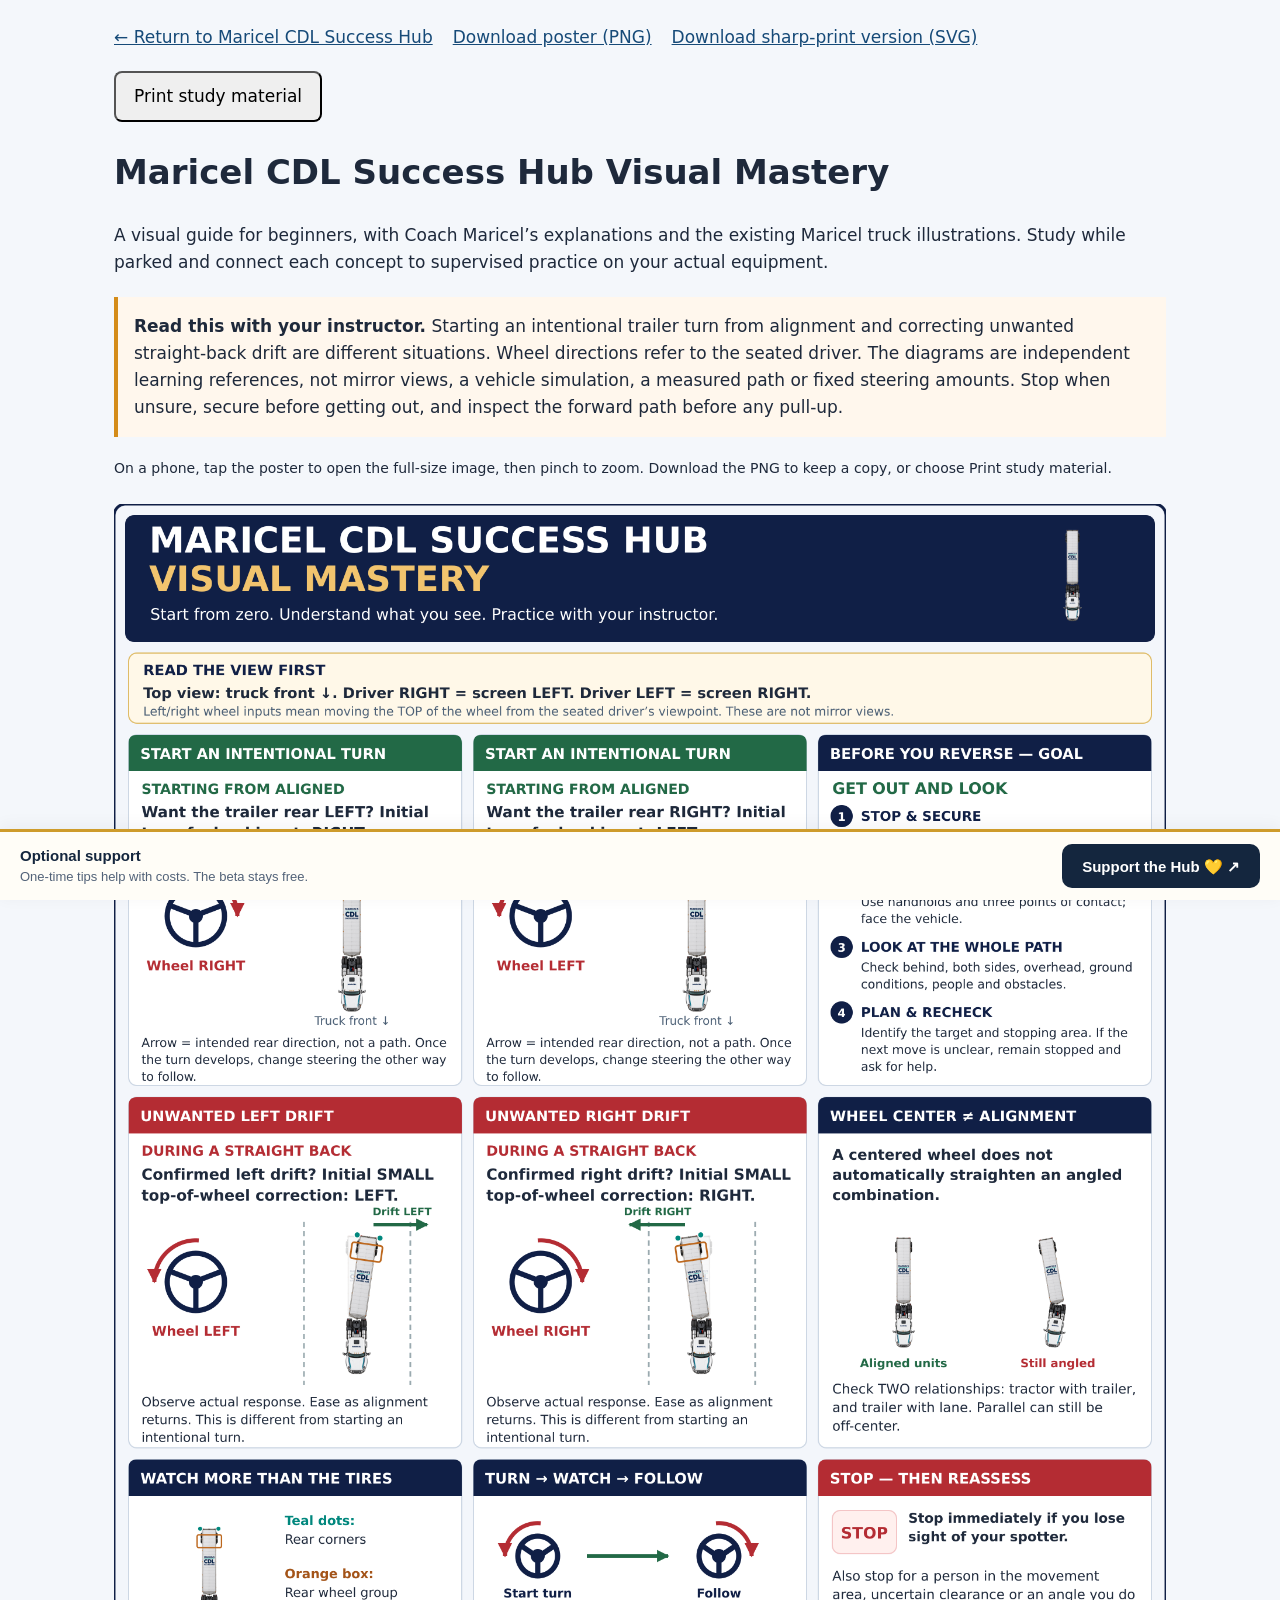
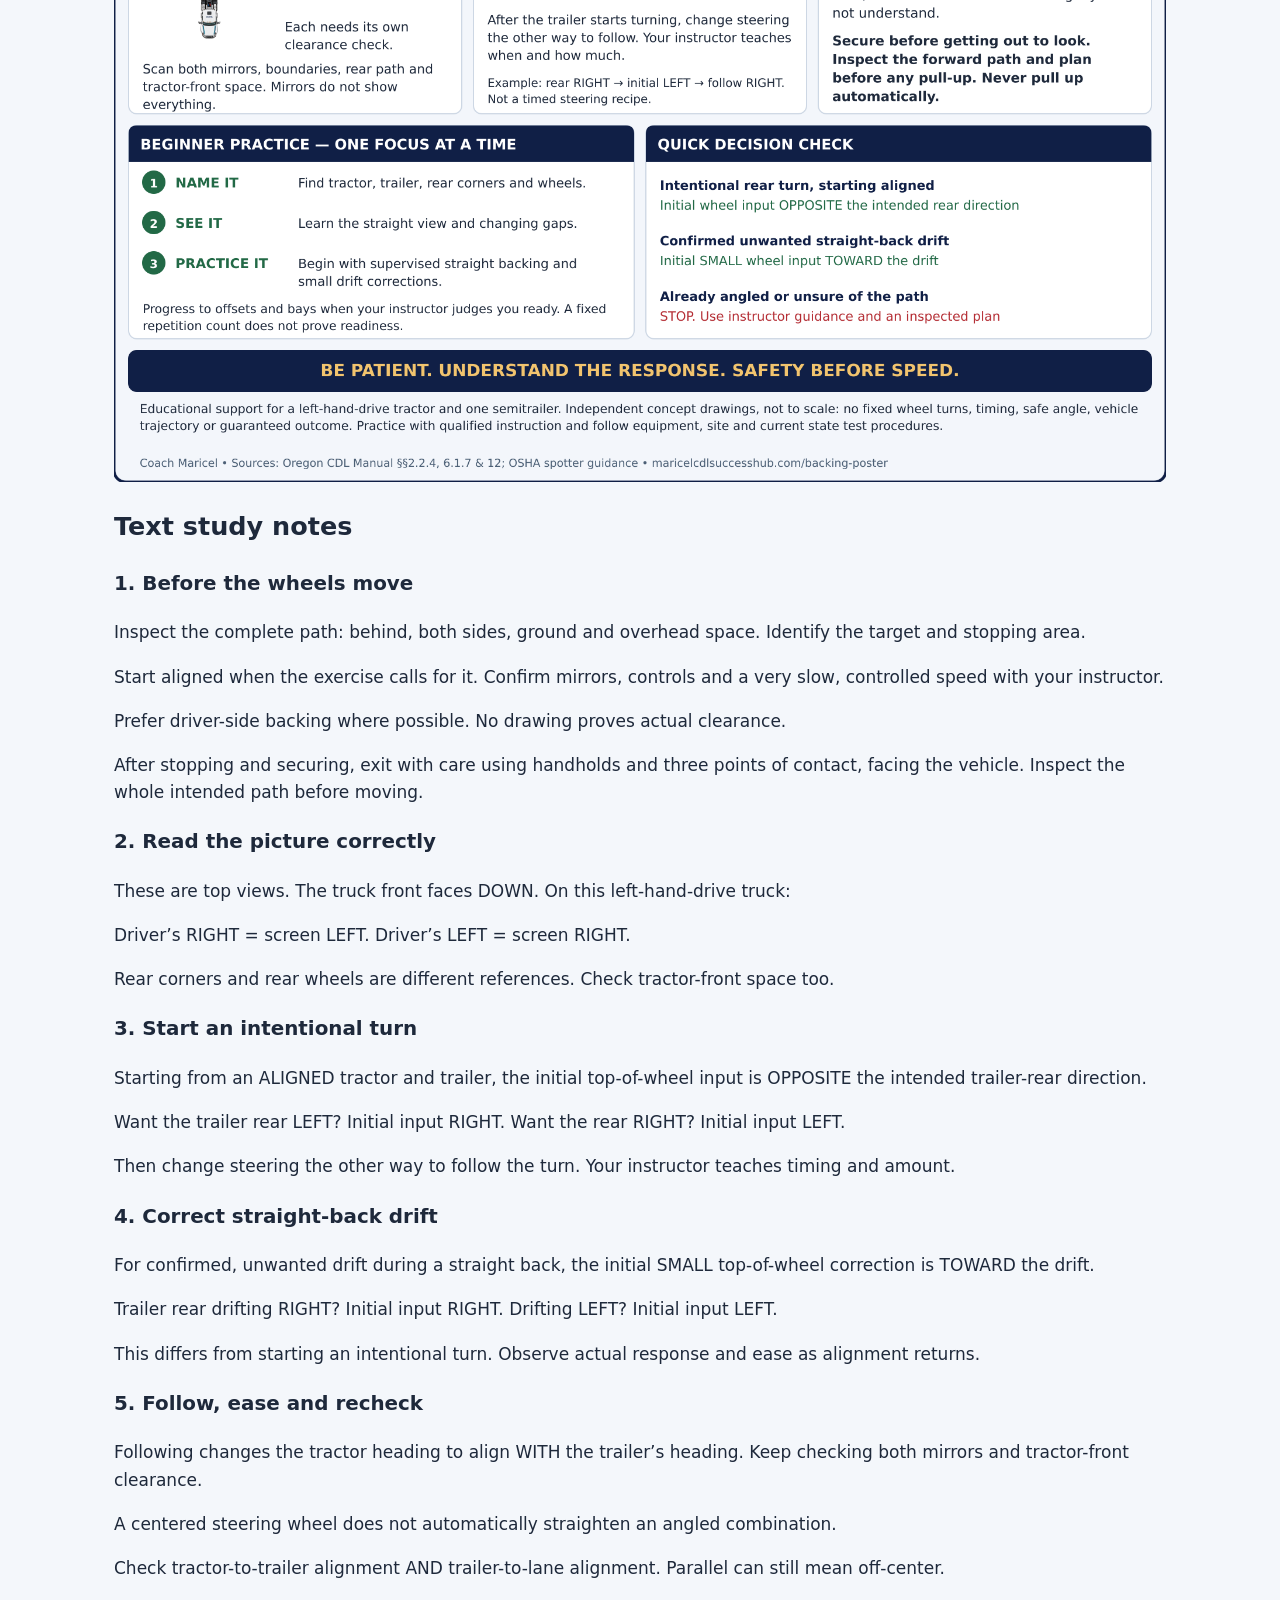
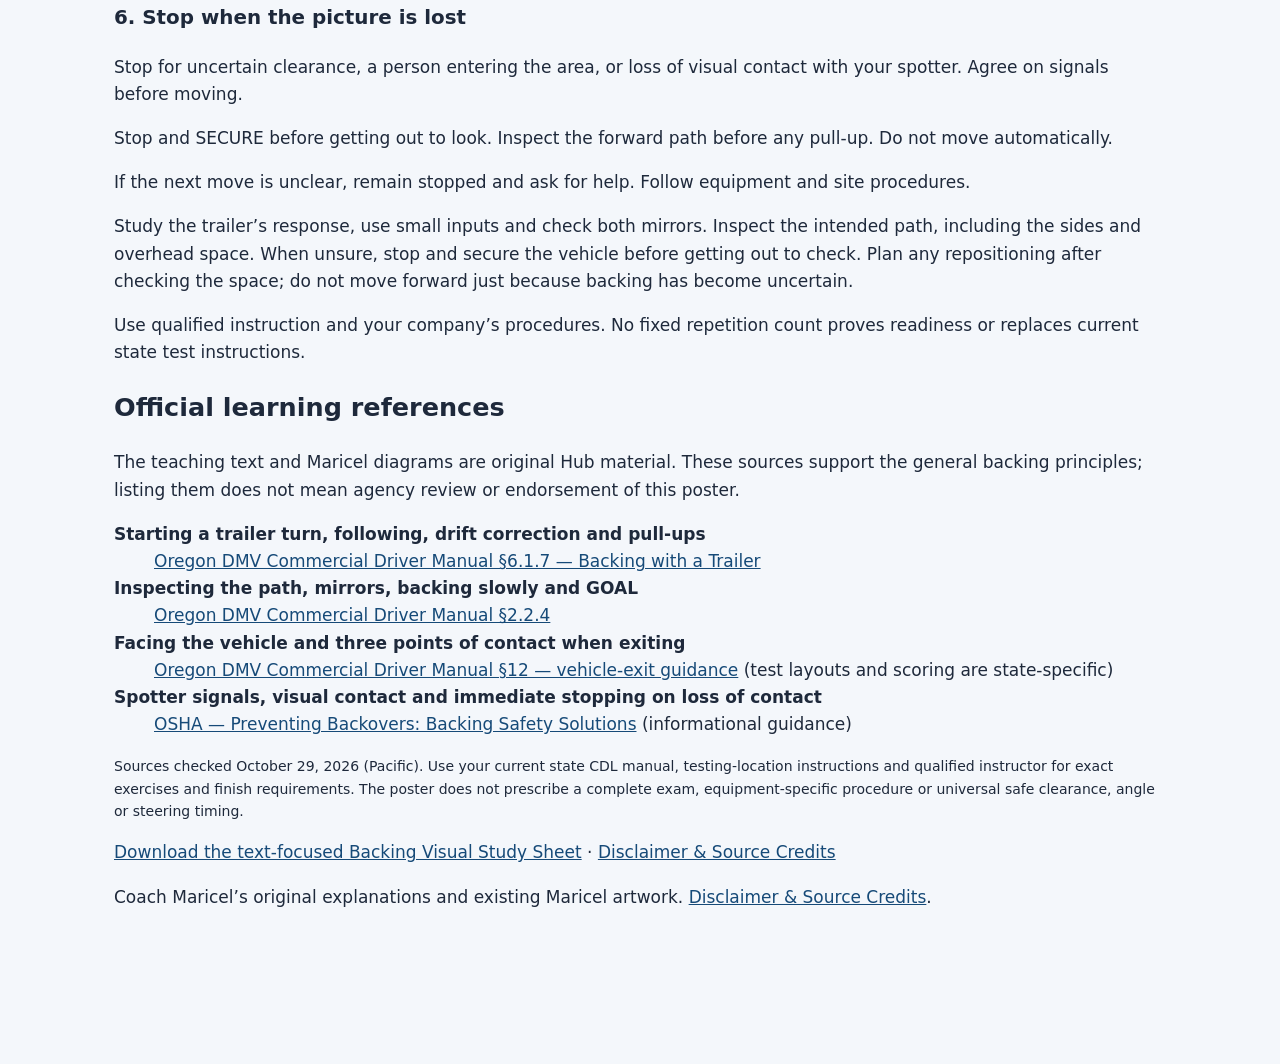
==== commit a7d8377c: "Publish original Maricel Visual Mastery poster with verified teaching diagrams and source notes" ====
--- a/backing-poster.html
+++ b/backing-poster.html
@@ -1 +1 @@
-<!doctype html><html lang="en"><head><meta charset="utf-8"><meta name="viewport" content="width=device-width,initial-scale=1"><title>Maricel’s Backing Visual Study Poster | Maricel CDL Success Hub</title><style>*{box-sizing:border-box}body{margin:0;background:#f4f7fb;color:#1e293b;font:17px/1.6 system-ui,sans-serif}main{max-width:1100px;margin:auto;padding:24px}a{color:#164a78}.warning{background:#fff7ed;border-left:4px solid #d48c19;padding:16px;margin:20px 0}.actions{display:flex;gap:20px;flex-wrap:wrap}img{display:block;width:100%;height:auto;margin:24px 0}button{font:inherit;padding:10px 18px;border-radius:8px;cursor:pointer}.small{font-size:14px}@media print{.actions,details,footer{display:none}main{padding:0}.warning{font-size:11px;line-height:1.3;margin:8px 0}h1{font-size:18px}img{margin:10px 0}}</style><link rel="stylesheet" href="support-bar.css?v=36"></head><body class="hub-with-support"><main><nav class="actions"><a href="index.html">← Return to Maricel CDL Success Hub</a><a href="assets/maricel-backing-study-sheet.svg" download="Maricel-Backing-Study-Sheet.svg">Download study sheet</a><button type="button" onclick="window.print()">Print study material</button></nav><h1>Coach Maricel’s Backing Visual Study Sheet</h1><p>A beginner study sheet with Coach Maricel’s explanations and the existing Maricel truck illustrations. Reviewed October 30, 2026.</p><div class="warning"><strong>Read this with your instructor.</strong> Starting a trailer turn and correcting drift during a straight back are different situations. The opposite-direction example describes starting a turn; Tests 1 and 2 practice correcting straight-back drift. Trailer response also depends on existing angle, steering and movement. Centering the wheel does not automatically straighten an angled combination. Stop if the path, trailer or spotter is no longer clear; verify the space before any pull-up. The poster is a study aid, not a universal steering recipe or a promise of safe operation or mastery.</div><p class="small">On a phone, open the full-size study sheet to pinch and zoom. Read the clarification above before using the poster.</p><a href="assets/maricel-backing-study-sheet.svg"><img src="assets/maricel-backing-study-sheet.svg" width="1200" height="1900" alt="Coach Maricel’s study sheet: inspect, read top views, start intentional turns, correct straight-back drift, follow and recheck, stop and secure."></a><section><h2>Text study notes &amp; learning references</h2><h3>1. Before the wheels move</h3><p>Inspect the complete path: behind, both sides, ground and overhead space. Identify the target and stopping area.</p><p>Start aligned when the exercise calls for it. Confirm mirrors, controls and a very slow, controlled speed with your instructor.</p><p>Prefer driver-side backing where possible. No drawing proves actual clearance.</p><h3>2. Read the picture correctly</h3><p>These are top views. The truck front faces DOWN. On this left-hand-drive truck:</p><p>Driver’s RIGHT = screen LEFT. Driver’s LEFT = screen RIGHT.</p><p>Rear corners and rear wheels are different references. Check tractor-front space too.</p><h3>3. Start an intentional turn</h3><p>Starting from an ALIGNED tractor and trailer, the initial top-of-wheel input is OPPOSITE the intended trailer-rear direction.</p><p>Want the trailer rear LEFT? Initial input RIGHT. Want the rear RIGHT? Initial input LEFT.</p><p>Then change steering the other way to follow the turn. Your instructor teaches timing and amount.</p><h3>4. Correct straight-back drift</h3><p>For confirmed, unwanted drift during a straight back, the initial SMALL top-of-wheel correction is TOWARD the drift.</p><p>Trailer rear drifting RIGHT? Initial input RIGHT. Drifting LEFT? Initial input LEFT.</p><p>This differs from starting an intentional turn. Observe actual response and ease as alignment returns.</p><h3>5. Follow, ease and recheck</h3><p>Following changes the tractor heading to align WITH the trailer’s heading. Keep checking both mirrors and tractor-front clearance.</p><p>A centered steering wheel does not automatically straighten an angled combination.</p><p>Check tractor-to-trailer alignment AND trailer-to-lane alignment. Parallel can still mean off-center.</p><h3>6. Stop when the picture is lost</h3><p>Stop for uncertain clearance, a person entering the area, or loss of visual contact with your spotter. Agree on signals before moving.</p><p>Stop and SECURE before getting out to look. Inspect the forward path before any pull-up. Do not move automatically.</p><p>If the next move is unclear, remain stopped and ask for help. Follow equipment and site procedures.</p><p>Study the trailer’s response, use small inputs and check both mirrors. Inspect the intended path, including the sides and overhead space. When unsure, stop and secure the vehicle before getting out to check. Plan any repositioning after checking the space; do not move forward just because backing has become uncertain.</p><p>Use qualified instruction and your company’s procedures. No fixed repetition count proves readiness or replaces current state test instructions.</p><p>References: <a href="https://www.oregon.gov/odot/DMV/Pages/Online_CDL_Manual_2/Section_2.aspx">Oregon CDL manual §2.2.4</a>; <a href="https://www.osha.gov/preventing-backovers/solutions">OSHA spotter guidance</a>; <a href="https://www.oregon.gov/odot/DMV/Pages/Online_CDL_Manual_2/Section_6.aspx" target="_blank" rel="noopener noreferrer">Oregon DMV Commercial Driver Manual, section 6.1.7 — Backing with a Trailer</a>. <a href="disclaimer.html">Disclaimer &amp; Source Credits</a>.</p></section><footer><p>Coach Maricel’s original explanations and existing Maricel artwork. <a href="disclaimer.html">Disclaimer &amp; Source Credits</a>.</p></footer></main><aside class="hub-support-bar" aria-label="Optional support for Maricel CDL Success Hub"><div class="hub-support-copy"><strong>Optional support</strong><span>One-time tips help with costs. The beta stays free.</span></div><a href="support.html" target="_blank" rel="noopener noreferrer" aria-label="Support the Hub — optional Stripe or Venmo support, opens a new tab">Support the Hub 💛 ↗</a></aside></body></html>+<!doctype html><html lang="en"><head><meta charset="utf-8"><meta name="viewport" content="width=device-width,initial-scale=1"><title>Visual Mastery | Maricel CDL Success Hub</title><style>*{box-sizing:border-box}body{margin:0;background:#f4f7fb;color:#1e293b;font:17px/1.6 system-ui,sans-serif}main{max-width:1100px;margin:auto;padding:24px}a{color:#164a78}.warning{background:#fff7ed;border-left:4px solid #d48c19;padding:16px;margin:20px 0}.actions{display:flex;gap:20px;flex-wrap:wrap}img{display:block;width:100%;height:auto;margin:24px 0}button{font:inherit;padding:10px 18px;border-radius:8px;cursor:pointer}.small{font-size:14px}@page{size:A3 portrait;margin:8mm}@media print{body{background:white}.actions,nav,.warning,.small,section,footer,.hub-support-bar,h1,main>p{display:none!important}main>a{display:block}main>a img{max-height:395mm;width:auto;max-width:100%;margin:0 auto}main{padding:0}.warning{font-size:11px;line-height:1.3;margin:8px 0}h1{font-size:18px}img{margin:10px 0}}</style><link rel="stylesheet" href="support-bar.css?v=36"></head><body class="hub-with-support"><main><nav class="actions"><a href="index.html">← Return to Maricel CDL Success Hub</a><a href="assets/maricel-visual-mastery.png" download="Maricel-CDL-Success-Hub-Visual-Mastery.png">Download poster (PNG)</a><a href="assets/maricel-visual-mastery.svg" download="Maricel-CDL-Success-Hub-Visual-Mastery.svg">Download sharp-print version (SVG)</a><button type="button" onclick="window.print()">Print study material</button></nav><h1>Maricel CDL Success Hub Visual Mastery</h1><p>A visual guide for beginners, with Coach Maricel’s explanations and the existing Maricel truck illustrations. Study while parked and connect each concept to supervised practice on your actual equipment.</p><div class="warning"><strong>Read this with your instructor.</strong> Starting an intentional trailer turn from alignment and correcting unwanted straight-back drift are different situations. Wheel directions refer to the seated driver. The diagrams are independent learning references, not mirror views, a vehicle simulation, a measured path or fixed steering amounts. Stop when unsure, secure before getting out, and inspect the forward path before any pull-up.</div><p class="small">On a phone, tap the poster to open the full-size image, then pinch to zoom. Download the PNG to keep a copy, or choose Print study material.</p><a href="assets/maricel-visual-mastery.png"><img src="assets/maricel-visual-mastery.png" width="1800" height="2700" alt="Maricel CDL Success Hub Visual Mastery: left and right intentional-turn and drift diagrams; GOAL; alignment; rear corners and wheels; following; stop decisions and beginner practice."></a><section id="study-notes"><h2>Text study notes</h2><h3>1. Before the wheels move</h3><p>Inspect the complete path: behind, both sides, ground and overhead space. Identify the target and stopping area.</p><p>Start aligned when the exercise calls for it. Confirm mirrors, controls and a very slow, controlled speed with your instructor.</p><p>Prefer driver-side backing where possible. No drawing proves actual clearance.</p><p>After stopping and securing, exit with care using handholds and three points of contact, facing the vehicle. Inspect the whole intended path before moving.</p><h3>2. Read the picture correctly</h3><p>These are top views. The truck front faces DOWN. On this left-hand-drive truck:</p><p>Driver’s RIGHT = screen LEFT. Driver’s LEFT = screen RIGHT.</p><p>Rear corners and rear wheels are different references. Check tractor-front space too.</p><h3>3. Start an intentional turn</h3><p>Starting from an ALIGNED tractor and trailer, the initial top-of-wheel input is OPPOSITE the intended trailer-rear direction.</p><p>Want the trailer rear LEFT? Initial input RIGHT. Want the rear RIGHT? Initial input LEFT.</p><p>Then change steering the other way to follow the turn. Your instructor teaches timing and amount.</p><h3>4. Correct straight-back drift</h3><p>For confirmed, unwanted drift during a straight back, the initial SMALL top-of-wheel correction is TOWARD the drift.</p><p>Trailer rear drifting RIGHT? Initial input RIGHT. Drifting LEFT? Initial input LEFT.</p><p>This differs from starting an intentional turn. Observe actual response and ease as alignment returns.</p><h3>5. Follow, ease and recheck</h3><p>Following changes the tractor heading to align WITH the trailer’s heading. Keep checking both mirrors and tractor-front clearance.</p><p>A centered steering wheel does not automatically straighten an angled combination.</p><p>Check tractor-to-trailer alignment AND trailer-to-lane alignment. Parallel can still mean off-center.</p><h3>6. Stop when the picture is lost</h3><p>Stop for uncertain clearance, a person entering the area, or loss of visual contact with your spotter. Agree on signals before moving.</p><p>Stop and SECURE before getting out to look. Inspect the forward path before any pull-up. Do not move automatically.</p><p>If the next move is unclear, remain stopped and ask for help. Follow equipment and site procedures.</p><p>Study the trailer’s response, use small inputs and check both mirrors. Inspect the intended path, including the sides and overhead space. When unsure, stop and secure the vehicle before getting out to check. Plan any repositioning after checking the space; do not move forward just because backing has become uncertain.</p><p>Use qualified instruction and your company’s procedures. No fixed repetition count proves readiness or replaces current state test instructions.</p><section id="sources"><h2>Official learning references</h2><p>The teaching text and Maricel diagrams are original Hub material. These sources support the general backing principles; listing them does not mean agency review or endorsement of this poster.</p><dl><dt><strong>Starting a trailer turn, following, drift correction and pull-ups</strong></dt><dd><a href="https://www.oregon.gov/odot/DMV/Pages/Online_CDL_Manual_2/Section_6.aspx" target="_blank" rel="noopener noreferrer">Oregon DMV Commercial Driver Manual §6.1.7 — Backing with a Trailer</a></dd><dt><strong>Inspecting the path, mirrors, backing slowly and GOAL</strong></dt><dd><a href="https://www.oregon.gov/odot/DMV/Pages/Online_CDL_Manual_2/Section_2.aspx" target="_blank" rel="noopener noreferrer">Oregon DMV Commercial Driver Manual §2.2.4</a></dd><dt><strong>Facing the vehicle and three points of contact when exiting</strong></dt><dd><a href="https://www.oregon.gov/odot/dmv/pages/online_cdl_manual_2/section_12.aspx" target="_blank" rel="noopener noreferrer">Oregon DMV Commercial Driver Manual §12 — vehicle-exit guidance</a> (test layouts and scoring are state-specific)</dd><dt><strong>Spotter signals, visual contact and immediate stopping on loss of contact</strong></dt><dd><a href="https://www.osha.gov/preventing-backovers/solutions" target="_blank" rel="noopener noreferrer">OSHA — Preventing Backovers: Backing Safety Solutions</a> (informational guidance)</dd></dl><p class="small">Sources checked October 29, 2026 (Pacific). Use your current state CDL manual, testing-location instructions and qualified instructor for exact exercises and finish requirements. The poster does not prescribe a complete exam, equipment-specific procedure or universal safe clearance, angle or steering timing.</p><p><a href="assets/maricel-backing-study-sheet.svg" download="Maricel-Backing-Study-Sheet.svg">Download the text-focused Backing Visual Study Sheet</a> · <a href="disclaimer.html">Disclaimer &amp; Source Credits</a></p></section></section><footer><p>Coach Maricel’s original explanations and existing Maricel artwork. <a href="disclaimer.html">Disclaimer &amp; Source Credits</a>.</p></footer></main><aside class="hub-support-bar" aria-label="Optional support for Maricel CDL Success Hub"><div class="hub-support-copy"><strong>Optional support</strong><span>One-time tips help with costs. The beta stays free.</span></div><a href="support.html" target="_blank" rel="noopener noreferrer" aria-label="Support the Hub — optional Stripe or Venmo support, opens a new tab">Support the Hub 💛 ↗</a></aside></body></html>
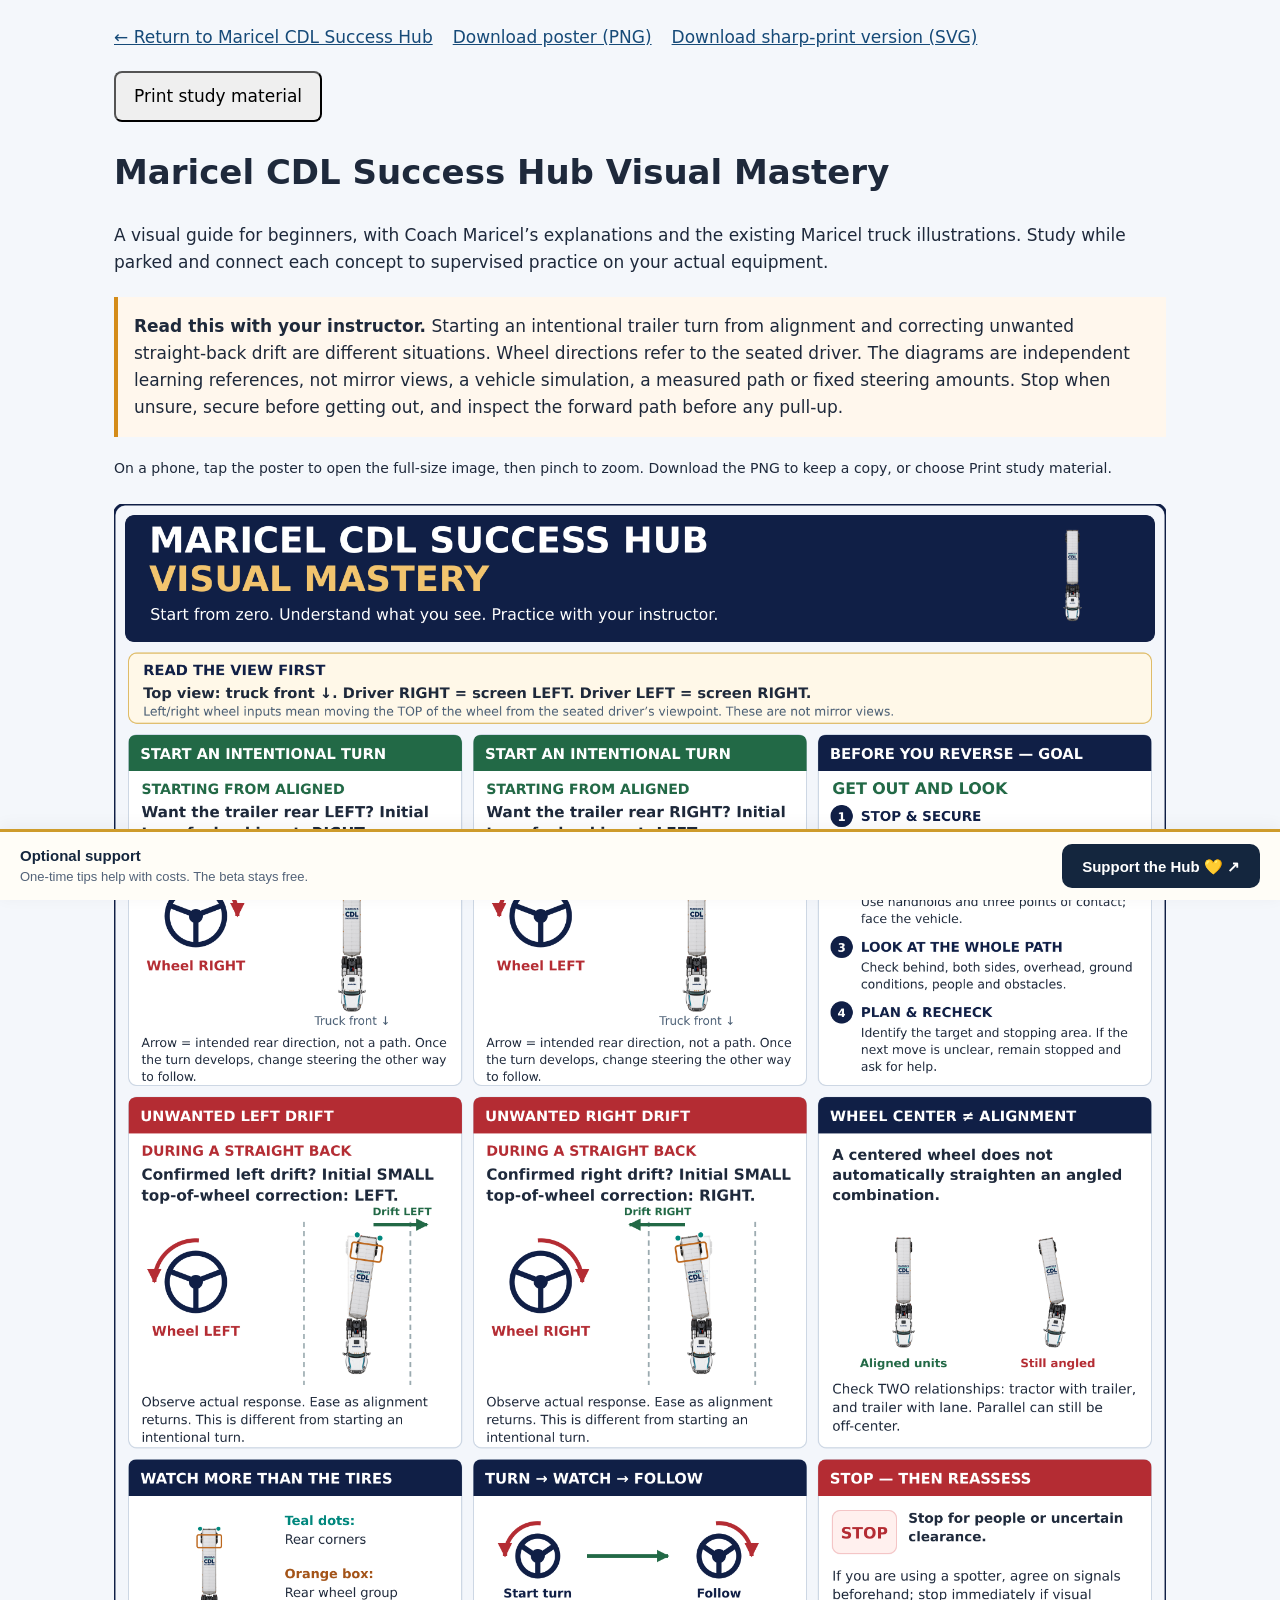
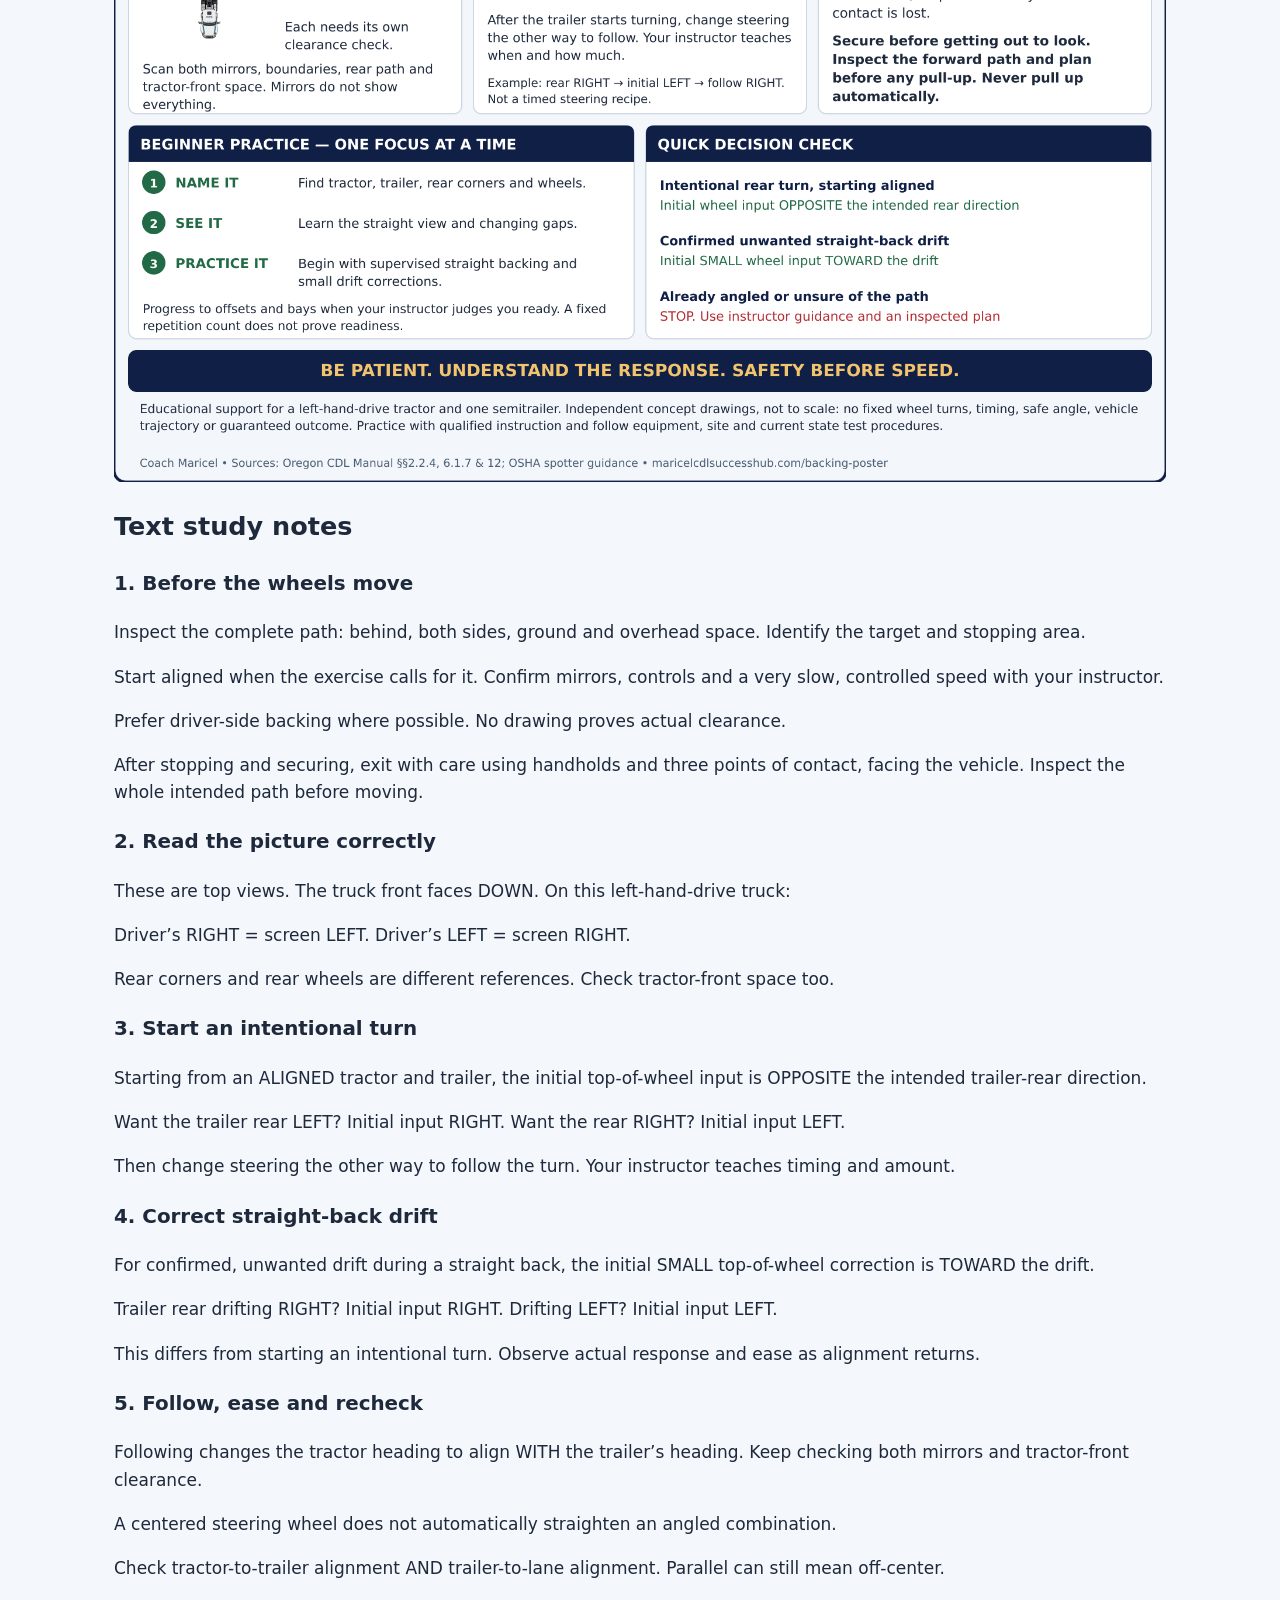
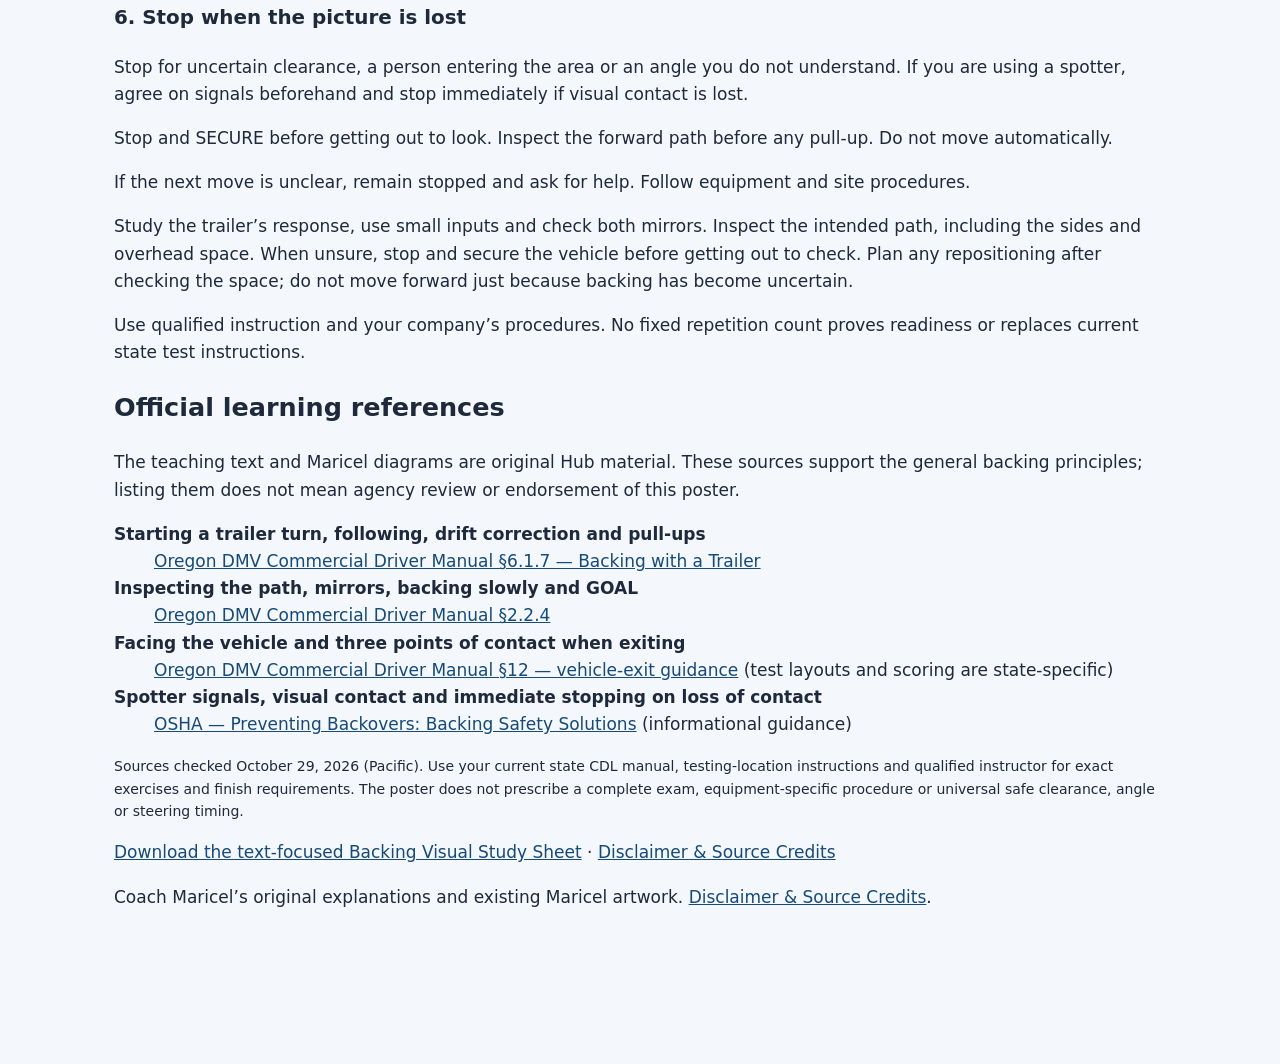
==== commit 35f8069c: "Reduce repeated spotter reminders and make assistance guidance conditional" ====
--- a/backing-poster.html
+++ b/backing-poster.html
@@ -1 +1 @@
-<!doctype html><html lang="en"><head><meta charset="utf-8"><meta name="viewport" content="width=device-width,initial-scale=1"><title>Visual Mastery | Maricel CDL Success Hub</title><style>*{box-sizing:border-box}body{margin:0;background:#f4f7fb;color:#1e293b;font:17px/1.6 system-ui,sans-serif}main{max-width:1100px;margin:auto;padding:24px}a{color:#164a78}.warning{background:#fff7ed;border-left:4px solid #d48c19;padding:16px;margin:20px 0}.actions{display:flex;gap:20px;flex-wrap:wrap}img{display:block;width:100%;height:auto;margin:24px 0}button{font:inherit;padding:10px 18px;border-radius:8px;cursor:pointer}.small{font-size:14px}@page{size:A3 portrait;margin:8mm}@media print{body{background:white}.actions,nav,.warning,.small,section,footer,.hub-support-bar,h1,main>p{display:none!important}main>a{display:block}main>a img{max-height:395mm;width:auto;max-width:100%;margin:0 auto}main{padding:0}.warning{font-size:11px;line-height:1.3;margin:8px 0}h1{font-size:18px}img{margin:10px 0}}</style><link rel="stylesheet" href="support-bar.css?v=36"></head><body class="hub-with-support"><main><nav class="actions"><a href="index.html">← Return to Maricel CDL Success Hub</a><a href="assets/maricel-visual-mastery.png" download="Maricel-CDL-Success-Hub-Visual-Mastery.png">Download poster (PNG)</a><a href="assets/maricel-visual-mastery.svg" download="Maricel-CDL-Success-Hub-Visual-Mastery.svg">Download sharp-print version (SVG)</a><button type="button" onclick="window.print()">Print study material</button></nav><h1>Maricel CDL Success Hub Visual Mastery</h1><p>A visual guide for beginners, with Coach Maricel’s explanations and the existing Maricel truck illustrations. Study while parked and connect each concept to supervised practice on your actual equipment.</p><div class="warning"><strong>Read this with your instructor.</strong> Starting an intentional trailer turn from alignment and correcting unwanted straight-back drift are different situations. Wheel directions refer to the seated driver. The diagrams are independent learning references, not mirror views, a vehicle simulation, a measured path or fixed steering amounts. Stop when unsure, secure before getting out, and inspect the forward path before any pull-up.</div><p class="small">On a phone, tap the poster to open the full-size image, then pinch to zoom. Download the PNG to keep a copy, or choose Print study material.</p><a href="assets/maricel-visual-mastery.png"><img src="assets/maricel-visual-mastery.png" width="1800" height="2700" alt="Maricel CDL Success Hub Visual Mastery: left and right intentional-turn and drift diagrams; GOAL; alignment; rear corners and wheels; following; stop decisions and beginner practice."></a><section id="study-notes"><h2>Text study notes</h2><h3>1. Before the wheels move</h3><p>Inspect the complete path: behind, both sides, ground and overhead space. Identify the target and stopping area.</p><p>Start aligned when the exercise calls for it. Confirm mirrors, controls and a very slow, controlled speed with your instructor.</p><p>Prefer driver-side backing where possible. No drawing proves actual clearance.</p><p>After stopping and securing, exit with care using handholds and three points of contact, facing the vehicle. Inspect the whole intended path before moving.</p><h3>2. Read the picture correctly</h3><p>These are top views. The truck front faces DOWN. On this left-hand-drive truck:</p><p>Driver’s RIGHT = screen LEFT. Driver’s LEFT = screen RIGHT.</p><p>Rear corners and rear wheels are different references. Check tractor-front space too.</p><h3>3. Start an intentional turn</h3><p>Starting from an ALIGNED tractor and trailer, the initial top-of-wheel input is OPPOSITE the intended trailer-rear direction.</p><p>Want the trailer rear LEFT? Initial input RIGHT. Want the rear RIGHT? Initial input LEFT.</p><p>Then change steering the other way to follow the turn. Your instructor teaches timing and amount.</p><h3>4. Correct straight-back drift</h3><p>For confirmed, unwanted drift during a straight back, the initial SMALL top-of-wheel correction is TOWARD the drift.</p><p>Trailer rear drifting RIGHT? Initial input RIGHT. Drifting LEFT? Initial input LEFT.</p><p>This differs from starting an intentional turn. Observe actual response and ease as alignment returns.</p><h3>5. Follow, ease and recheck</h3><p>Following changes the tractor heading to align WITH the trailer’s heading. Keep checking both mirrors and tractor-front clearance.</p><p>A centered steering wheel does not automatically straighten an angled combination.</p><p>Check tractor-to-trailer alignment AND trailer-to-lane alignment. Parallel can still mean off-center.</p><h3>6. Stop when the picture is lost</h3><p>Stop for uncertain clearance, a person entering the area, or loss of visual contact with your spotter. Agree on signals before moving.</p><p>Stop and SECURE before getting out to look. Inspect the forward path before any pull-up. Do not move automatically.</p><p>If the next move is unclear, remain stopped and ask for help. Follow equipment and site procedures.</p><p>Study the trailer’s response, use small inputs and check both mirrors. Inspect the intended path, including the sides and overhead space. When unsure, stop and secure the vehicle before getting out to check. Plan any repositioning after checking the space; do not move forward just because backing has become uncertain.</p><p>Use qualified instruction and your company’s procedures. No fixed repetition count proves readiness or replaces current state test instructions.</p><section id="sources"><h2>Official learning references</h2><p>The teaching text and Maricel diagrams are original Hub material. These sources support the general backing principles; listing them does not mean agency review or endorsement of this poster.</p><dl><dt><strong>Starting a trailer turn, following, drift correction and pull-ups</strong></dt><dd><a href="https://www.oregon.gov/odot/DMV/Pages/Online_CDL_Manual_2/Section_6.aspx" target="_blank" rel="noopener noreferrer">Oregon DMV Commercial Driver Manual §6.1.7 — Backing with a Trailer</a></dd><dt><strong>Inspecting the path, mirrors, backing slowly and GOAL</strong></dt><dd><a href="https://www.oregon.gov/odot/DMV/Pages/Online_CDL_Manual_2/Section_2.aspx" target="_blank" rel="noopener noreferrer">Oregon DMV Commercial Driver Manual §2.2.4</a></dd><dt><strong>Facing the vehicle and three points of contact when exiting</strong></dt><dd><a href="https://www.oregon.gov/odot/dmv/pages/online_cdl_manual_2/section_12.aspx" target="_blank" rel="noopener noreferrer">Oregon DMV Commercial Driver Manual §12 — vehicle-exit guidance</a> (test layouts and scoring are state-specific)</dd><dt><strong>Spotter signals, visual contact and immediate stopping on loss of contact</strong></dt><dd><a href="https://www.osha.gov/preventing-backovers/solutions" target="_blank" rel="noopener noreferrer">OSHA — Preventing Backovers: Backing Safety Solutions</a> (informational guidance)</dd></dl><p class="small">Sources checked October 29, 2026 (Pacific). Use your current state CDL manual, testing-location instructions and qualified instructor for exact exercises and finish requirements. The poster does not prescribe a complete exam, equipment-specific procedure or universal safe clearance, angle or steering timing.</p><p><a href="assets/maricel-backing-study-sheet.svg" download="Maricel-Backing-Study-Sheet.svg">Download the text-focused Backing Visual Study Sheet</a> · <a href="disclaimer.html">Disclaimer &amp; Source Credits</a></p></section></section><footer><p>Coach Maricel’s original explanations and existing Maricel artwork. <a href="disclaimer.html">Disclaimer &amp; Source Credits</a>.</p></footer></main><aside class="hub-support-bar" aria-label="Optional support for Maricel CDL Success Hub"><div class="hub-support-copy"><strong>Optional support</strong><span>One-time tips help with costs. The beta stays free.</span></div><a href="support.html" target="_blank" rel="noopener noreferrer" aria-label="Support the Hub — optional Stripe or Venmo support, opens a new tab">Support the Hub 💛 ↗</a></aside></body></html>+<!doctype html><html lang="en"><head><meta charset="utf-8"><meta name="viewport" content="width=device-width,initial-scale=1"><title>Visual Mastery | Maricel CDL Success Hub</title><style>*{box-sizing:border-box}body{margin:0;background:#f4f7fb;color:#1e293b;font:17px/1.6 system-ui,sans-serif}main{max-width:1100px;margin:auto;padding:24px}a{color:#164a78}.warning{background:#fff7ed;border-left:4px solid #d48c19;padding:16px;margin:20px 0}.actions{display:flex;gap:20px;flex-wrap:wrap}img{display:block;width:100%;height:auto;margin:24px 0}button{font:inherit;padding:10px 18px;border-radius:8px;cursor:pointer}.small{font-size:14px}@page{size:A3 portrait;margin:8mm}@media print{body{background:white}.actions,nav,.warning,.small,section,footer,.hub-support-bar,h1,main>p{display:none!important}main>a{display:block}main>a img{max-height:395mm;width:auto;max-width:100%;margin:0 auto}main{padding:0}.warning{font-size:11px;line-height:1.3;margin:8px 0}h1{font-size:18px}img{margin:10px 0}}</style><link rel="stylesheet" href="support-bar.css?v=36"></head><body class="hub-with-support"><main><nav class="actions"><a href="index.html">← Return to Maricel CDL Success Hub</a><a href="assets/maricel-visual-mastery.png?v=48" download="Maricel-CDL-Success-Hub-Visual-Mastery.png">Download poster (PNG)</a><a href="assets/maricel-visual-mastery.svg?v=48" download="Maricel-CDL-Success-Hub-Visual-Mastery.svg">Download sharp-print version (SVG)</a><button type="button" onclick="window.print()">Print study material</button></nav><h1>Maricel CDL Success Hub Visual Mastery</h1><p>A visual guide for beginners, with Coach Maricel’s explanations and the existing Maricel truck illustrations. Study while parked and connect each concept to supervised practice on your actual equipment.</p><div class="warning"><strong>Read this with your instructor.</strong> Starting an intentional trailer turn from alignment and correcting unwanted straight-back drift are different situations. Wheel directions refer to the seated driver. The diagrams are independent learning references, not mirror views, a vehicle simulation, a measured path or fixed steering amounts. Stop when unsure, secure before getting out, and inspect the forward path before any pull-up.</div><p class="small">On a phone, tap the poster to open the full-size image, then pinch to zoom. Download the PNG to keep a copy, or choose Print study material.</p><a href="assets/maricel-visual-mastery.png?v=48"><img src="assets/maricel-visual-mastery.png?v=48" width="1800" height="2700" alt="Maricel CDL Success Hub Visual Mastery: left and right intentional-turn and drift diagrams; GOAL; alignment; rear corners and wheels; following; stop decisions and beginner practice."></a><section id="study-notes"><h2>Text study notes</h2><h3>1. Before the wheels move</h3><p>Inspect the complete path: behind, both sides, ground and overhead space. Identify the target and stopping area.</p><p>Start aligned when the exercise calls for it. Confirm mirrors, controls and a very slow, controlled speed with your instructor.</p><p>Prefer driver-side backing where possible. No drawing proves actual clearance.</p><p>After stopping and securing, exit with care using handholds and three points of contact, facing the vehicle. Inspect the whole intended path before moving.</p><h3>2. Read the picture correctly</h3><p>These are top views. The truck front faces DOWN. On this left-hand-drive truck:</p><p>Driver’s RIGHT = screen LEFT. Driver’s LEFT = screen RIGHT.</p><p>Rear corners and rear wheels are different references. Check tractor-front space too.</p><h3>3. Start an intentional turn</h3><p>Starting from an ALIGNED tractor and trailer, the initial top-of-wheel input is OPPOSITE the intended trailer-rear direction.</p><p>Want the trailer rear LEFT? Initial input RIGHT. Want the rear RIGHT? Initial input LEFT.</p><p>Then change steering the other way to follow the turn. Your instructor teaches timing and amount.</p><h3>4. Correct straight-back drift</h3><p>For confirmed, unwanted drift during a straight back, the initial SMALL top-of-wheel correction is TOWARD the drift.</p><p>Trailer rear drifting RIGHT? Initial input RIGHT. Drifting LEFT? Initial input LEFT.</p><p>This differs from starting an intentional turn. Observe actual response and ease as alignment returns.</p><h3>5. Follow, ease and recheck</h3><p>Following changes the tractor heading to align WITH the trailer’s heading. Keep checking both mirrors and tractor-front clearance.</p><p>A centered steering wheel does not automatically straighten an angled combination.</p><p>Check tractor-to-trailer alignment AND trailer-to-lane alignment. Parallel can still mean off-center.</p><h3>6. Stop when the picture is lost</h3><p>Stop for uncertain clearance, a person entering the area or an angle you do not understand. If you are using a spotter, agree on signals beforehand and stop immediately if visual contact is lost.</p><p>Stop and SECURE before getting out to look. Inspect the forward path before any pull-up. Do not move automatically.</p><p>If the next move is unclear, remain stopped and ask for help. Follow equipment and site procedures.</p><p>Study the trailer’s response, use small inputs and check both mirrors. Inspect the intended path, including the sides and overhead space. When unsure, stop and secure the vehicle before getting out to check. Plan any repositioning after checking the space; do not move forward just because backing has become uncertain.</p><p>Use qualified instruction and your company’s procedures. No fixed repetition count proves readiness or replaces current state test instructions.</p><section id="sources"><h2>Official learning references</h2><p>The teaching text and Maricel diagrams are original Hub material. These sources support the general backing principles; listing them does not mean agency review or endorsement of this poster.</p><dl><dt><strong>Starting a trailer turn, following, drift correction and pull-ups</strong></dt><dd><a href="https://www.oregon.gov/odot/DMV/Pages/Online_CDL_Manual_2/Section_6.aspx" target="_blank" rel="noopener noreferrer">Oregon DMV Commercial Driver Manual §6.1.7 — Backing with a Trailer</a></dd><dt><strong>Inspecting the path, mirrors, backing slowly and GOAL</strong></dt><dd><a href="https://www.oregon.gov/odot/DMV/Pages/Online_CDL_Manual_2/Section_2.aspx" target="_blank" rel="noopener noreferrer">Oregon DMV Commercial Driver Manual §2.2.4</a></dd><dt><strong>Facing the vehicle and three points of contact when exiting</strong></dt><dd><a href="https://www.oregon.gov/odot/dmv/pages/online_cdl_manual_2/section_12.aspx" target="_blank" rel="noopener noreferrer">Oregon DMV Commercial Driver Manual §12 — vehicle-exit guidance</a> (test layouts and scoring are state-specific)</dd><dt><strong>Spotter signals, visual contact and immediate stopping on loss of contact</strong></dt><dd><a href="https://www.osha.gov/preventing-backovers/solutions" target="_blank" rel="noopener noreferrer">OSHA — Preventing Backovers: Backing Safety Solutions</a> (informational guidance)</dd></dl><p class="small">Sources checked October 29, 2026 (Pacific). Use your current state CDL manual, testing-location instructions and qualified instructor for exact exercises and finish requirements. The poster does not prescribe a complete exam, equipment-specific procedure or universal safe clearance, angle or steering timing.</p><p><a href="assets/maricel-backing-study-sheet.svg" download="Maricel-Backing-Study-Sheet.svg">Download the text-focused Backing Visual Study Sheet</a> · <a href="disclaimer.html">Disclaimer &amp; Source Credits</a></p></section></section><footer><p>Coach Maricel’s original explanations and existing Maricel artwork. <a href="disclaimer.html">Disclaimer &amp; Source Credits</a>.</p></footer></main><aside class="hub-support-bar" aria-label="Optional support for Maricel CDL Success Hub"><div class="hub-support-copy"><strong>Optional support</strong><span>One-time tips help with costs. The beta stays free.</span></div><a href="support.html" target="_blank" rel="noopener noreferrer" aria-label="Support the Hub — optional Stripe or Venmo support, opens a new tab">Support the Hub 💛 ↗</a></aside></body></html>
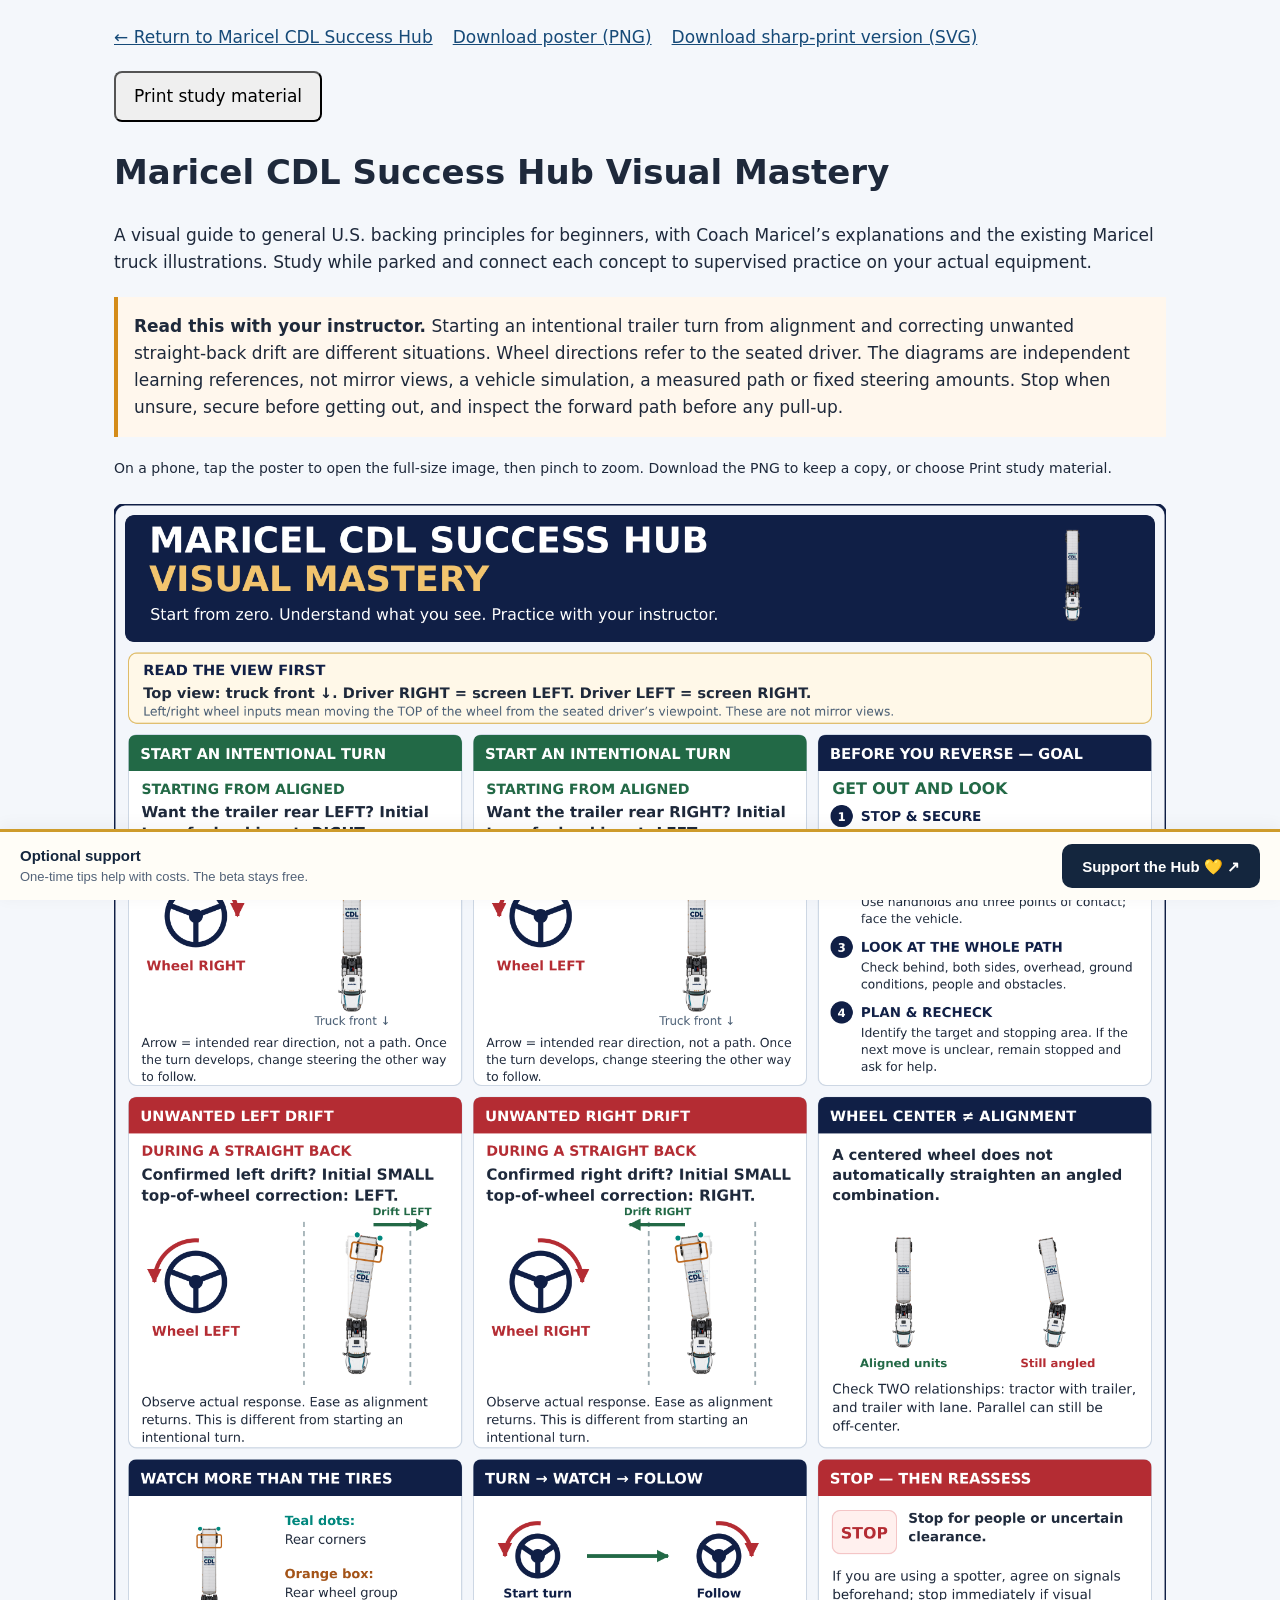
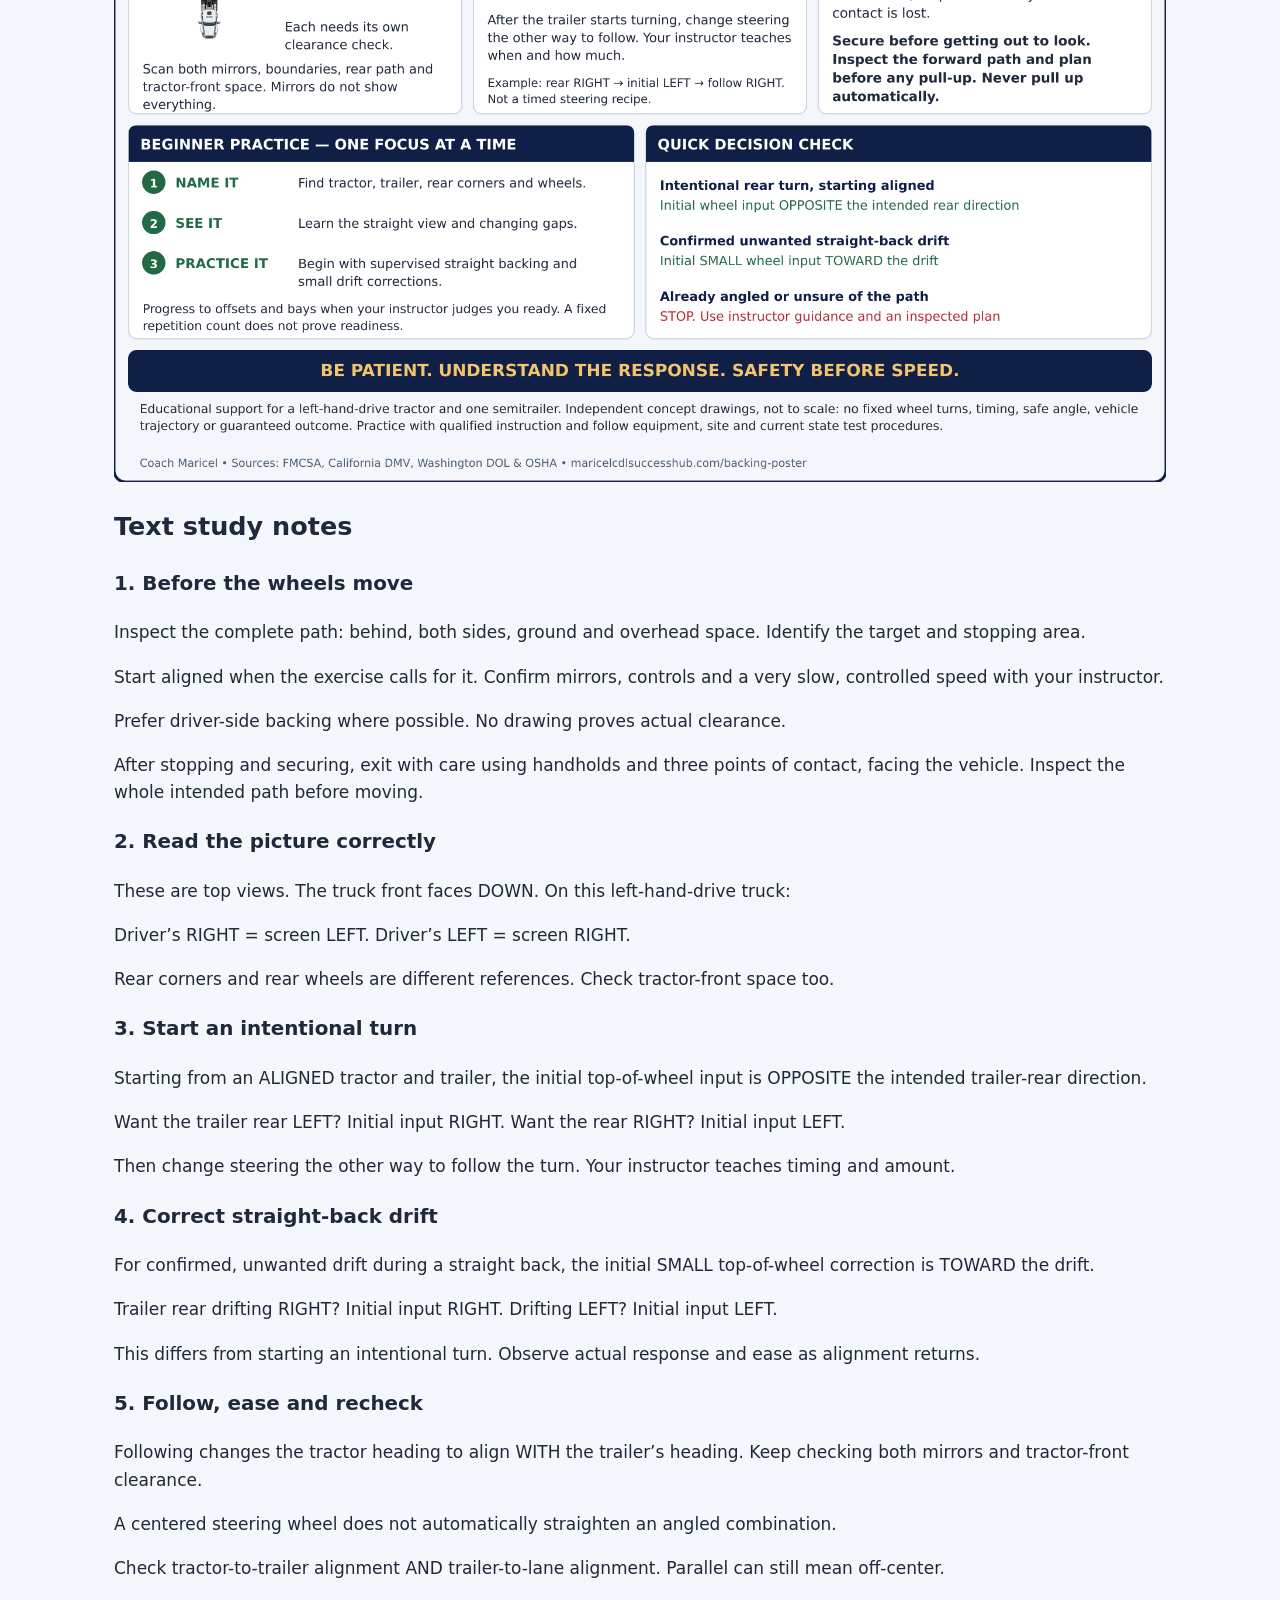
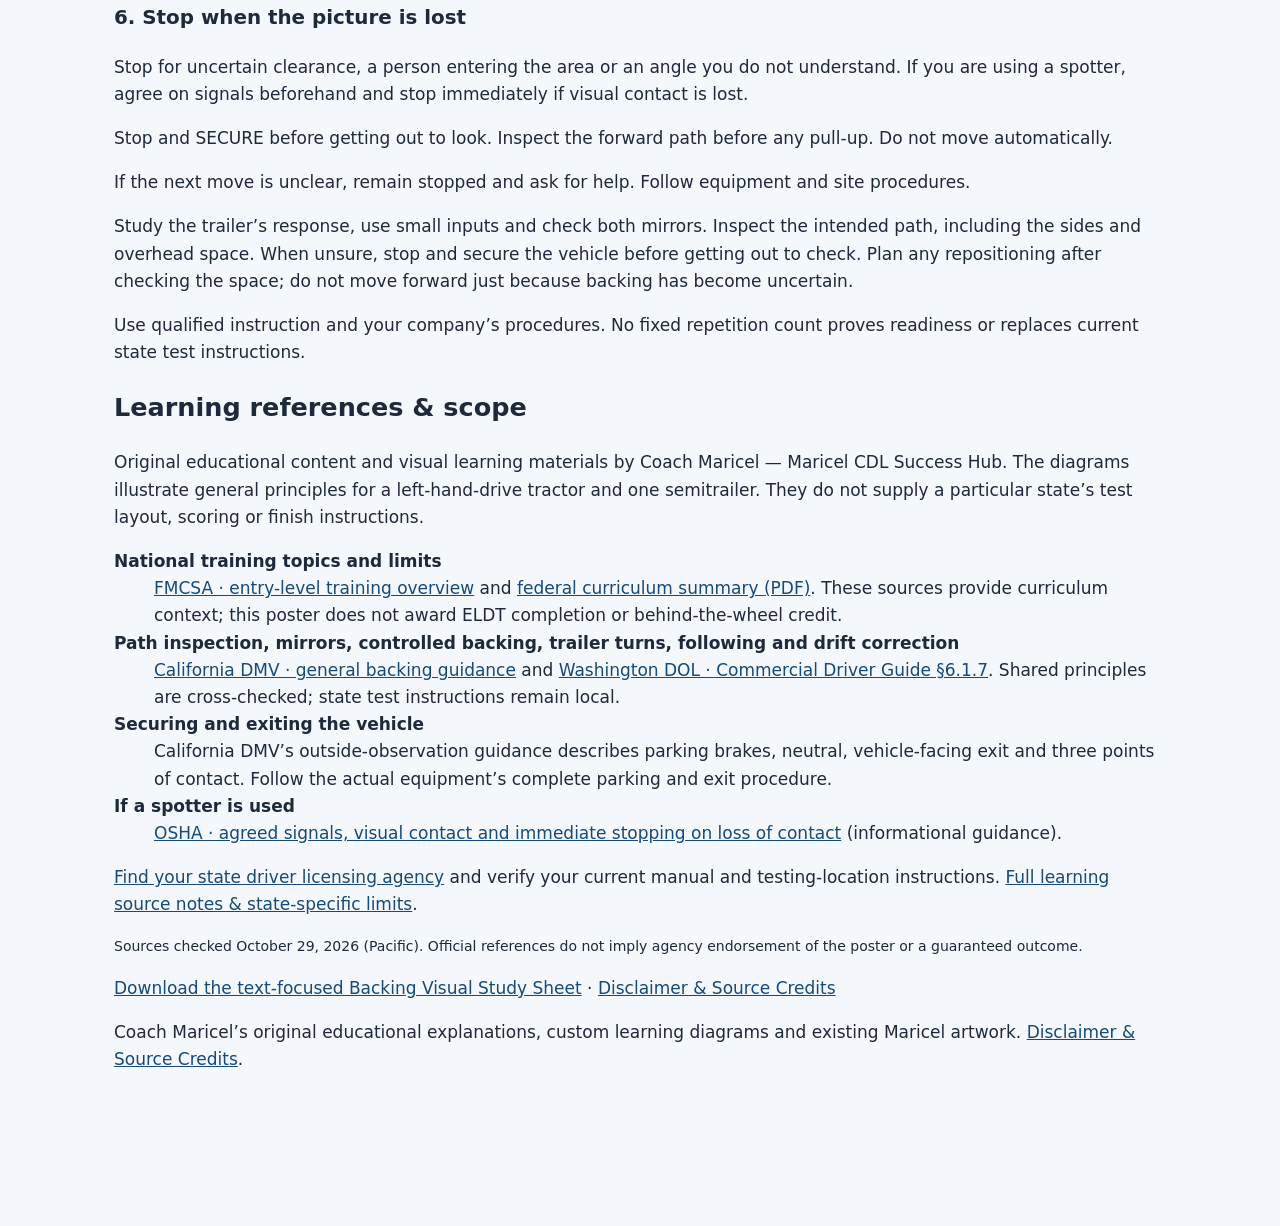
==== commit 7fbbd46b: "Clarify beginner teaching and separate national context from state-specific test rules" ====
--- a/backing-poster.html
+++ b/backing-poster.html
@@ -1 +1 @@
-<!doctype html><html lang="en"><head><meta charset="utf-8"><meta name="viewport" content="width=device-width,initial-scale=1"><title>Visual Mastery | Maricel CDL Success Hub</title><style>*{box-sizing:border-box}body{margin:0;background:#f4f7fb;color:#1e293b;font:17px/1.6 system-ui,sans-serif}main{max-width:1100px;margin:auto;padding:24px}a{color:#164a78}.warning{background:#fff7ed;border-left:4px solid #d48c19;padding:16px;margin:20px 0}.actions{display:flex;gap:20px;flex-wrap:wrap}img{display:block;width:100%;height:auto;margin:24px 0}button{font:inherit;padding:10px 18px;border-radius:8px;cursor:pointer}.small{font-size:14px}@page{size:A3 portrait;margin:8mm}@media print{body{background:white}.actions,nav,.warning,.small,section,footer,.hub-support-bar,h1,main>p{display:none!important}main>a{display:block}main>a img{max-height:395mm;width:auto;max-width:100%;margin:0 auto}main{padding:0}.warning{font-size:11px;line-height:1.3;margin:8px 0}h1{font-size:18px}img{margin:10px 0}}</style><link rel="stylesheet" href="support-bar.css?v=36"></head><body class="hub-with-support"><main><nav class="actions"><a href="index.html">← Return to Maricel CDL Success Hub</a><a href="assets/maricel-visual-mastery.png?v=48" download="Maricel-CDL-Success-Hub-Visual-Mastery.png">Download poster (PNG)</a><a href="assets/maricel-visual-mastery.svg?v=48" download="Maricel-CDL-Success-Hub-Visual-Mastery.svg">Download sharp-print version (SVG)</a><button type="button" onclick="window.print()">Print study material</button></nav><h1>Maricel CDL Success Hub Visual Mastery</h1><p>A visual guide for beginners, with Coach Maricel’s explanations and the existing Maricel truck illustrations. Study while parked and connect each concept to supervised practice on your actual equipment.</p><div class="warning"><strong>Read this with your instructor.</strong> Starting an intentional trailer turn from alignment and correcting unwanted straight-back drift are different situations. Wheel directions refer to the seated driver. The diagrams are independent learning references, not mirror views, a vehicle simulation, a measured path or fixed steering amounts. Stop when unsure, secure before getting out, and inspect the forward path before any pull-up.</div><p class="small">On a phone, tap the poster to open the full-size image, then pinch to zoom. Download the PNG to keep a copy, or choose Print study material.</p><a href="assets/maricel-visual-mastery.png?v=48"><img src="assets/maricel-visual-mastery.png?v=48" width="1800" height="2700" alt="Maricel CDL Success Hub Visual Mastery: left and right intentional-turn and drift diagrams; GOAL; alignment; rear corners and wheels; following; stop decisions and beginner practice."></a><section id="study-notes"><h2>Text study notes</h2><h3>1. Before the wheels move</h3><p>Inspect the complete path: behind, both sides, ground and overhead space. Identify the target and stopping area.</p><p>Start aligned when the exercise calls for it. Confirm mirrors, controls and a very slow, controlled speed with your instructor.</p><p>Prefer driver-side backing where possible. No drawing proves actual clearance.</p><p>After stopping and securing, exit with care using handholds and three points of contact, facing the vehicle. Inspect the whole intended path before moving.</p><h3>2. Read the picture correctly</h3><p>These are top views. The truck front faces DOWN. On this left-hand-drive truck:</p><p>Driver’s RIGHT = screen LEFT. Driver’s LEFT = screen RIGHT.</p><p>Rear corners and rear wheels are different references. Check tractor-front space too.</p><h3>3. Start an intentional turn</h3><p>Starting from an ALIGNED tractor and trailer, the initial top-of-wheel input is OPPOSITE the intended trailer-rear direction.</p><p>Want the trailer rear LEFT? Initial input RIGHT. Want the rear RIGHT? Initial input LEFT.</p><p>Then change steering the other way to follow the turn. Your instructor teaches timing and amount.</p><h3>4. Correct straight-back drift</h3><p>For confirmed, unwanted drift during a straight back, the initial SMALL top-of-wheel correction is TOWARD the drift.</p><p>Trailer rear drifting RIGHT? Initial input RIGHT. Drifting LEFT? Initial input LEFT.</p><p>This differs from starting an intentional turn. Observe actual response and ease as alignment returns.</p><h3>5. Follow, ease and recheck</h3><p>Following changes the tractor heading to align WITH the trailer’s heading. Keep checking both mirrors and tractor-front clearance.</p><p>A centered steering wheel does not automatically straighten an angled combination.</p><p>Check tractor-to-trailer alignment AND trailer-to-lane alignment. Parallel can still mean off-center.</p><h3>6. Stop when the picture is lost</h3><p>Stop for uncertain clearance, a person entering the area or an angle you do not understand. If you are using a spotter, agree on signals beforehand and stop immediately if visual contact is lost.</p><p>Stop and SECURE before getting out to look. Inspect the forward path before any pull-up. Do not move automatically.</p><p>If the next move is unclear, remain stopped and ask for help. Follow equipment and site procedures.</p><p>Study the trailer’s response, use small inputs and check both mirrors. Inspect the intended path, including the sides and overhead space. When unsure, stop and secure the vehicle before getting out to check. Plan any repositioning after checking the space; do not move forward just because backing has become uncertain.</p><p>Use qualified instruction and your company’s procedures. No fixed repetition count proves readiness or replaces current state test instructions.</p><section id="sources"><h2>Official learning references</h2><p>The teaching text and Maricel diagrams are original Hub material. These sources support the general backing principles; listing them does not mean agency review or endorsement of this poster.</p><dl><dt><strong>Starting a trailer turn, following, drift correction and pull-ups</strong></dt><dd><a href="https://www.oregon.gov/odot/DMV/Pages/Online_CDL_Manual_2/Section_6.aspx" target="_blank" rel="noopener noreferrer">Oregon DMV Commercial Driver Manual §6.1.7 — Backing with a Trailer</a></dd><dt><strong>Inspecting the path, mirrors, backing slowly and GOAL</strong></dt><dd><a href="https://www.oregon.gov/odot/DMV/Pages/Online_CDL_Manual_2/Section_2.aspx" target="_blank" rel="noopener noreferrer">Oregon DMV Commercial Driver Manual §2.2.4</a></dd><dt><strong>Facing the vehicle and three points of contact when exiting</strong></dt><dd><a href="https://www.oregon.gov/odot/dmv/pages/online_cdl_manual_2/section_12.aspx" target="_blank" rel="noopener noreferrer">Oregon DMV Commercial Driver Manual §12 — vehicle-exit guidance</a> (test layouts and scoring are state-specific)</dd><dt><strong>Spotter signals, visual contact and immediate stopping on loss of contact</strong></dt><dd><a href="https://www.osha.gov/preventing-backovers/solutions" target="_blank" rel="noopener noreferrer">OSHA — Preventing Backovers: Backing Safety Solutions</a> (informational guidance)</dd></dl><p class="small">Sources checked October 29, 2026 (Pacific). Use your current state CDL manual, testing-location instructions and qualified instructor for exact exercises and finish requirements. The poster does not prescribe a complete exam, equipment-specific procedure or universal safe clearance, angle or steering timing.</p><p><a href="assets/maricel-backing-study-sheet.svg" download="Maricel-Backing-Study-Sheet.svg">Download the text-focused Backing Visual Study Sheet</a> · <a href="disclaimer.html">Disclaimer &amp; Source Credits</a></p></section></section><footer><p>Coach Maricel’s original explanations and existing Maricel artwork. <a href="disclaimer.html">Disclaimer &amp; Source Credits</a>.</p></footer></main><aside class="hub-support-bar" aria-label="Optional support for Maricel CDL Success Hub"><div class="hub-support-copy"><strong>Optional support</strong><span>One-time tips help with costs. The beta stays free.</span></div><a href="support.html" target="_blank" rel="noopener noreferrer" aria-label="Support the Hub — optional Stripe or Venmo support, opens a new tab">Support the Hub 💛 ↗</a></aside></body></html>+<!doctype html><html lang="en"><head><meta charset="utf-8"><meta name="viewport" content="width=device-width,initial-scale=1"><title>Visual Mastery | Maricel CDL Success Hub</title><style>*{box-sizing:border-box}body{margin:0;background:#f4f7fb;color:#1e293b;font:17px/1.6 system-ui,sans-serif}main{max-width:1100px;margin:auto;padding:24px}a{color:#164a78}.warning{background:#fff7ed;border-left:4px solid #d48c19;padding:16px;margin:20px 0}.actions{display:flex;gap:20px;flex-wrap:wrap}img{display:block;width:100%;height:auto;margin:24px 0}button{font:inherit;padding:10px 18px;border-radius:8px;cursor:pointer}.small{font-size:14px}@page{size:A3 portrait;margin:8mm}@media print{body{background:white}.actions,nav,.warning,.small,section,footer,.hub-support-bar,h1,main>p{display:none!important}main>a{display:block}main>a img{max-height:395mm;width:auto;max-width:100%;margin:0 auto}main{padding:0}.warning{font-size:11px;line-height:1.3;margin:8px 0}h1{font-size:18px}img{margin:10px 0}}</style><link rel="stylesheet" href="support-bar.css?v=36"></head><body class="hub-with-support"><main><nav class="actions"><a href="index.html">← Return to Maricel CDL Success Hub</a><a href="assets/maricel-visual-mastery.png?v=49" download="Maricel-CDL-Success-Hub-Visual-Mastery.png">Download poster (PNG)</a><a href="assets/maricel-visual-mastery.svg?v=49" download="Maricel-CDL-Success-Hub-Visual-Mastery.svg">Download sharp-print version (SVG)</a><button type="button" onclick="window.print()">Print study material</button></nav><h1>Maricel CDL Success Hub Visual Mastery</h1><p>A visual guide to general U.S. backing principles for beginners, with Coach Maricel’s explanations and the existing Maricel truck illustrations. Study while parked and connect each concept to supervised practice on your actual equipment.</p><div class="warning"><strong>Read this with your instructor.</strong> Starting an intentional trailer turn from alignment and correcting unwanted straight-back drift are different situations. Wheel directions refer to the seated driver. The diagrams are independent learning references, not mirror views, a vehicle simulation, a measured path or fixed steering amounts. Stop when unsure, secure before getting out, and inspect the forward path before any pull-up.</div><p class="small">On a phone, tap the poster to open the full-size image, then pinch to zoom. Download the PNG to keep a copy, or choose Print study material.</p><a href="assets/maricel-visual-mastery.png?v=49"><img src="assets/maricel-visual-mastery.png?v=49" width="1800" height="2700" alt="Maricel CDL Success Hub Visual Mastery: left and right intentional-turn and drift diagrams; GOAL; alignment; rear corners and wheels; following; stop decisions and beginner practice."></a><section id="study-notes"><h2>Text study notes</h2><h3>1. Before the wheels move</h3><p>Inspect the complete path: behind, both sides, ground and overhead space. Identify the target and stopping area.</p><p>Start aligned when the exercise calls for it. Confirm mirrors, controls and a very slow, controlled speed with your instructor.</p><p>Prefer driver-side backing where possible. No drawing proves actual clearance.</p><p>After stopping and securing, exit with care using handholds and three points of contact, facing the vehicle. Inspect the whole intended path before moving.</p><h3>2. Read the picture correctly</h3><p>These are top views. The truck front faces DOWN. On this left-hand-drive truck:</p><p>Driver’s RIGHT = screen LEFT. Driver’s LEFT = screen RIGHT.</p><p>Rear corners and rear wheels are different references. Check tractor-front space too.</p><h3>3. Start an intentional turn</h3><p>Starting from an ALIGNED tractor and trailer, the initial top-of-wheel input is OPPOSITE the intended trailer-rear direction.</p><p>Want the trailer rear LEFT? Initial input RIGHT. Want the rear RIGHT? Initial input LEFT.</p><p>Then change steering the other way to follow the turn. Your instructor teaches timing and amount.</p><h3>4. Correct straight-back drift</h3><p>For confirmed, unwanted drift during a straight back, the initial SMALL top-of-wheel correction is TOWARD the drift.</p><p>Trailer rear drifting RIGHT? Initial input RIGHT. Drifting LEFT? Initial input LEFT.</p><p>This differs from starting an intentional turn. Observe actual response and ease as alignment returns.</p><h3>5. Follow, ease and recheck</h3><p>Following changes the tractor heading to align WITH the trailer’s heading. Keep checking both mirrors and tractor-front clearance.</p><p>A centered steering wheel does not automatically straighten an angled combination.</p><p>Check tractor-to-trailer alignment AND trailer-to-lane alignment. Parallel can still mean off-center.</p><h3>6. Stop when the picture is lost</h3><p>Stop for uncertain clearance, a person entering the area or an angle you do not understand. If you are using a spotter, agree on signals beforehand and stop immediately if visual contact is lost.</p><p>Stop and SECURE before getting out to look. Inspect the forward path before any pull-up. Do not move automatically.</p><p>If the next move is unclear, remain stopped and ask for help. Follow equipment and site procedures.</p><p>Study the trailer’s response, use small inputs and check both mirrors. Inspect the intended path, including the sides and overhead space. When unsure, stop and secure the vehicle before getting out to check. Plan any repositioning after checking the space; do not move forward just because backing has become uncertain.</p><p>Use qualified instruction and your company’s procedures. No fixed repetition count proves readiness or replaces current state test instructions.</p><section id="sources"><h2>Learning references &amp; scope</h2><p>Original educational content and visual learning materials by Coach Maricel — Maricel CDL Success Hub. The diagrams illustrate general principles for a left-hand-drive tractor and one semitrailer. They do not supply a particular state’s test layout, scoring or finish instructions.</p><dl><dt><strong>National training topics and limits</strong></dt><dd><a href="https://www.fmcsa.dot.gov/registration/commercial-drivers-license/entry-level-driver-training-eldt" target="_blank" rel="noopener noreferrer">FMCSA · entry-level training overview</a> and <a href="https://tpr.fmcsa.dot.gov/content/Resources/ELDT-Curriculum-Summary_508.pdf" target="_blank" rel="noopener noreferrer">federal curriculum summary (PDF)</a>. These sources provide curriculum context; this poster does not award ELDT completion or behind-the-wheel credit.</dd><dt><strong>Path inspection, mirrors, controlled backing, trailer turns, following and drift correction</strong></dt><dd><a href="https://www.dmv.ca.gov/portal/driver-education-and-safety/special-interest-driver-guides/truck-drivers/" target="_blank" rel="noopener noreferrer">California DMV · general backing guidance</a> and <a href="https://dol.wa.gov/driver-licenses-and-permits/commercial-driver-licenses-cdl/cdl-training-and-testing/commercial-driver-guides/commercial-driver-guide-text-only" target="_blank" rel="noopener noreferrer">Washington DOL · Commercial Driver Guide §6.1.7</a>. Shared principles are cross-checked; state test instructions remain local.</dd><dt><strong>Securing and exiting the vehicle</strong></dt><dd>California DMV’s outside-observation guidance describes parking brakes, neutral, vehicle-facing exit and three points of contact. Follow the actual equipment’s complete parking and exit procedure.</dd><dt><strong>If a spotter is used</strong></dt><dd><a href="https://www.osha.gov/preventing-backovers/solutions" target="_blank" rel="noopener noreferrer">OSHA · agreed signals, visual contact and immediate stopping on loss of contact</a> (informational guidance).</dd></dl><p><a href="https://www.fmcsa.dot.gov/registration/commercial-drivers-license/state-resources-and-programs" target="_blank" rel="noopener noreferrer">Find your state driver licensing agency</a> and verify your current manual and testing-location instructions. <a href="disclaimer.html#learning-source-credits" target="_blank" rel="noopener noreferrer">Full learning source notes &amp; state-specific limits</a>.</p><p class="small">Sources checked October 29, 2026 (Pacific). Official references do not imply agency endorsement of the poster or a guaranteed outcome.</p><p><a href="assets/maricel-backing-study-sheet.svg?v=49" download="Maricel-Backing-Study-Sheet.svg">Download the text-focused Backing Visual Study Sheet</a> · <a href="disclaimer.html">Disclaimer &amp; Source Credits</a></p></section></section><footer><p>Coach Maricel’s original educational explanations, custom learning diagrams and existing Maricel artwork. <a href="disclaimer.html">Disclaimer &amp; Source Credits</a>.</p></footer></main><aside class="hub-support-bar" aria-label="Optional support for Maricel CDL Success Hub"><div class="hub-support-copy"><strong>Optional support</strong><span>One-time tips help with costs. The beta stays free.</span></div><a href="support.html" target="_blank" rel="noopener noreferrer" aria-label="Support the Hub — optional Stripe or Venmo support, opens a new tab">Support the Hub 💛 ↗</a></aside></body></html>
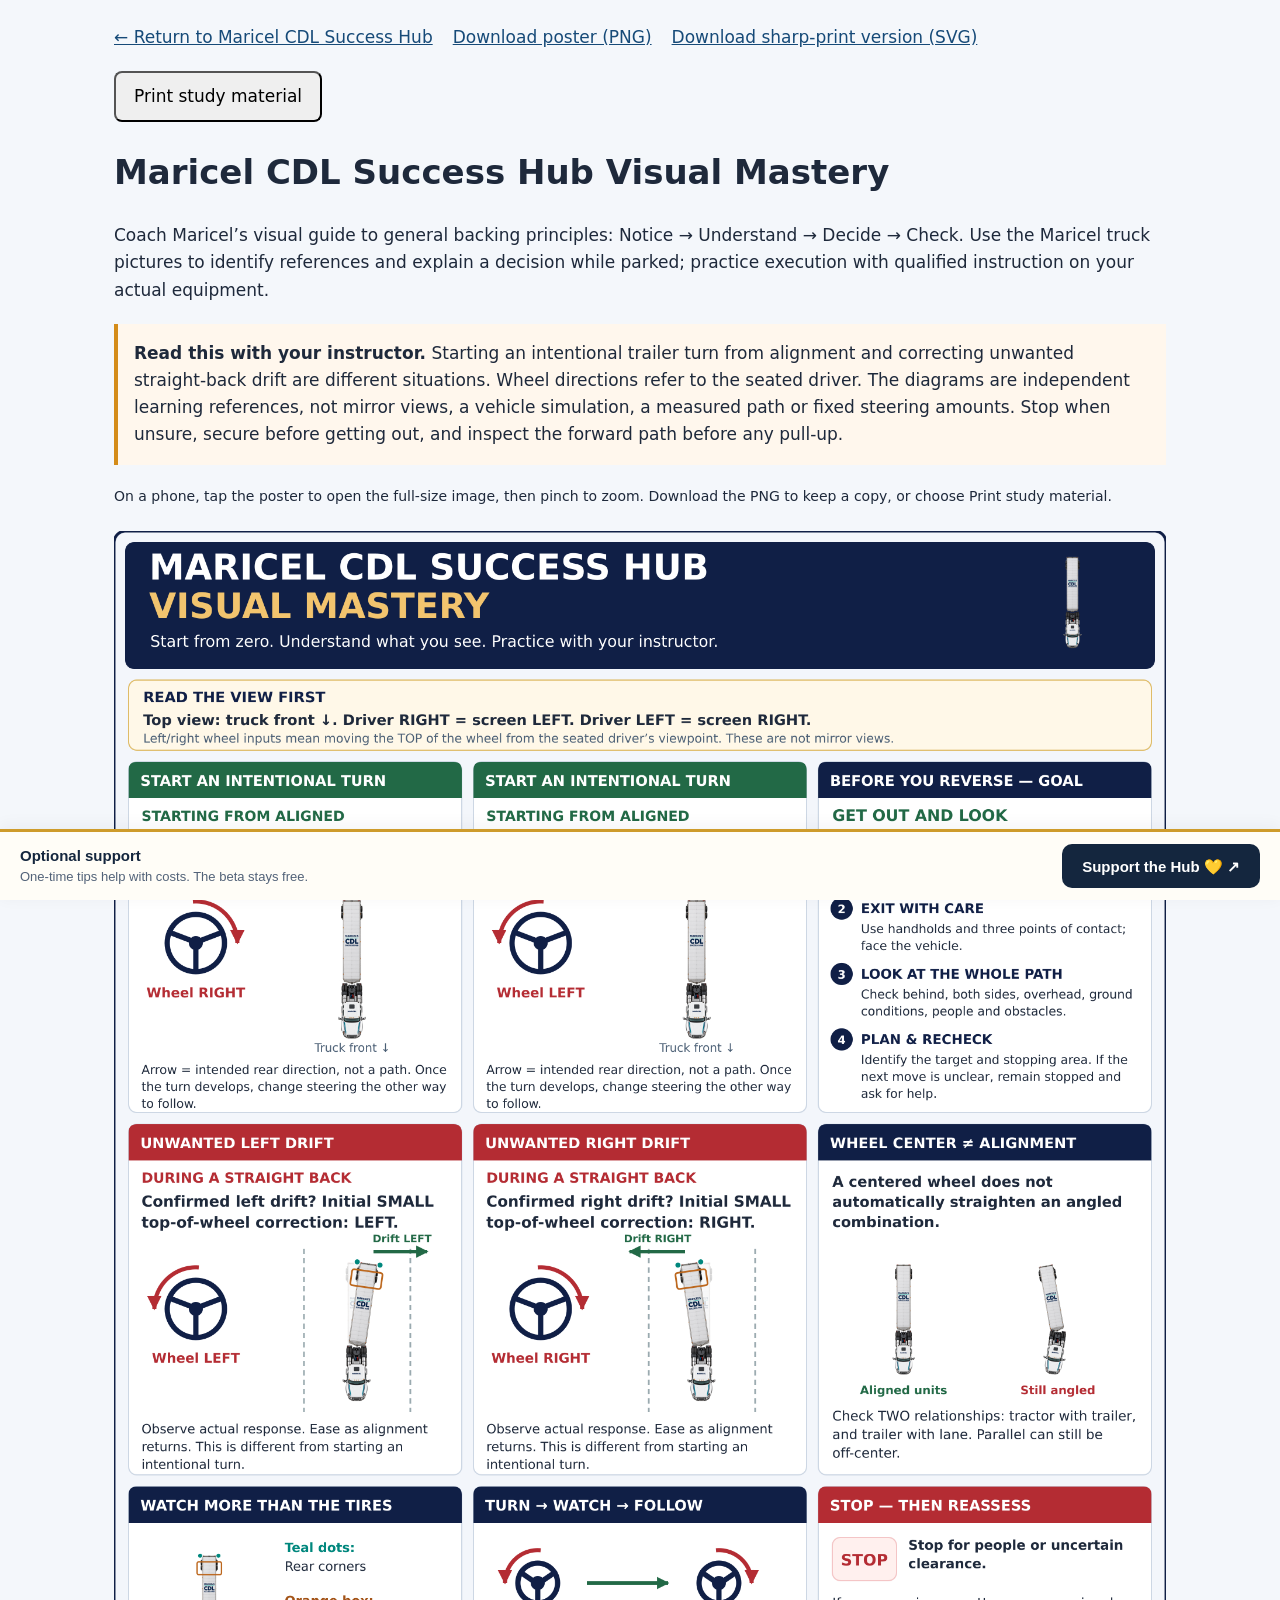
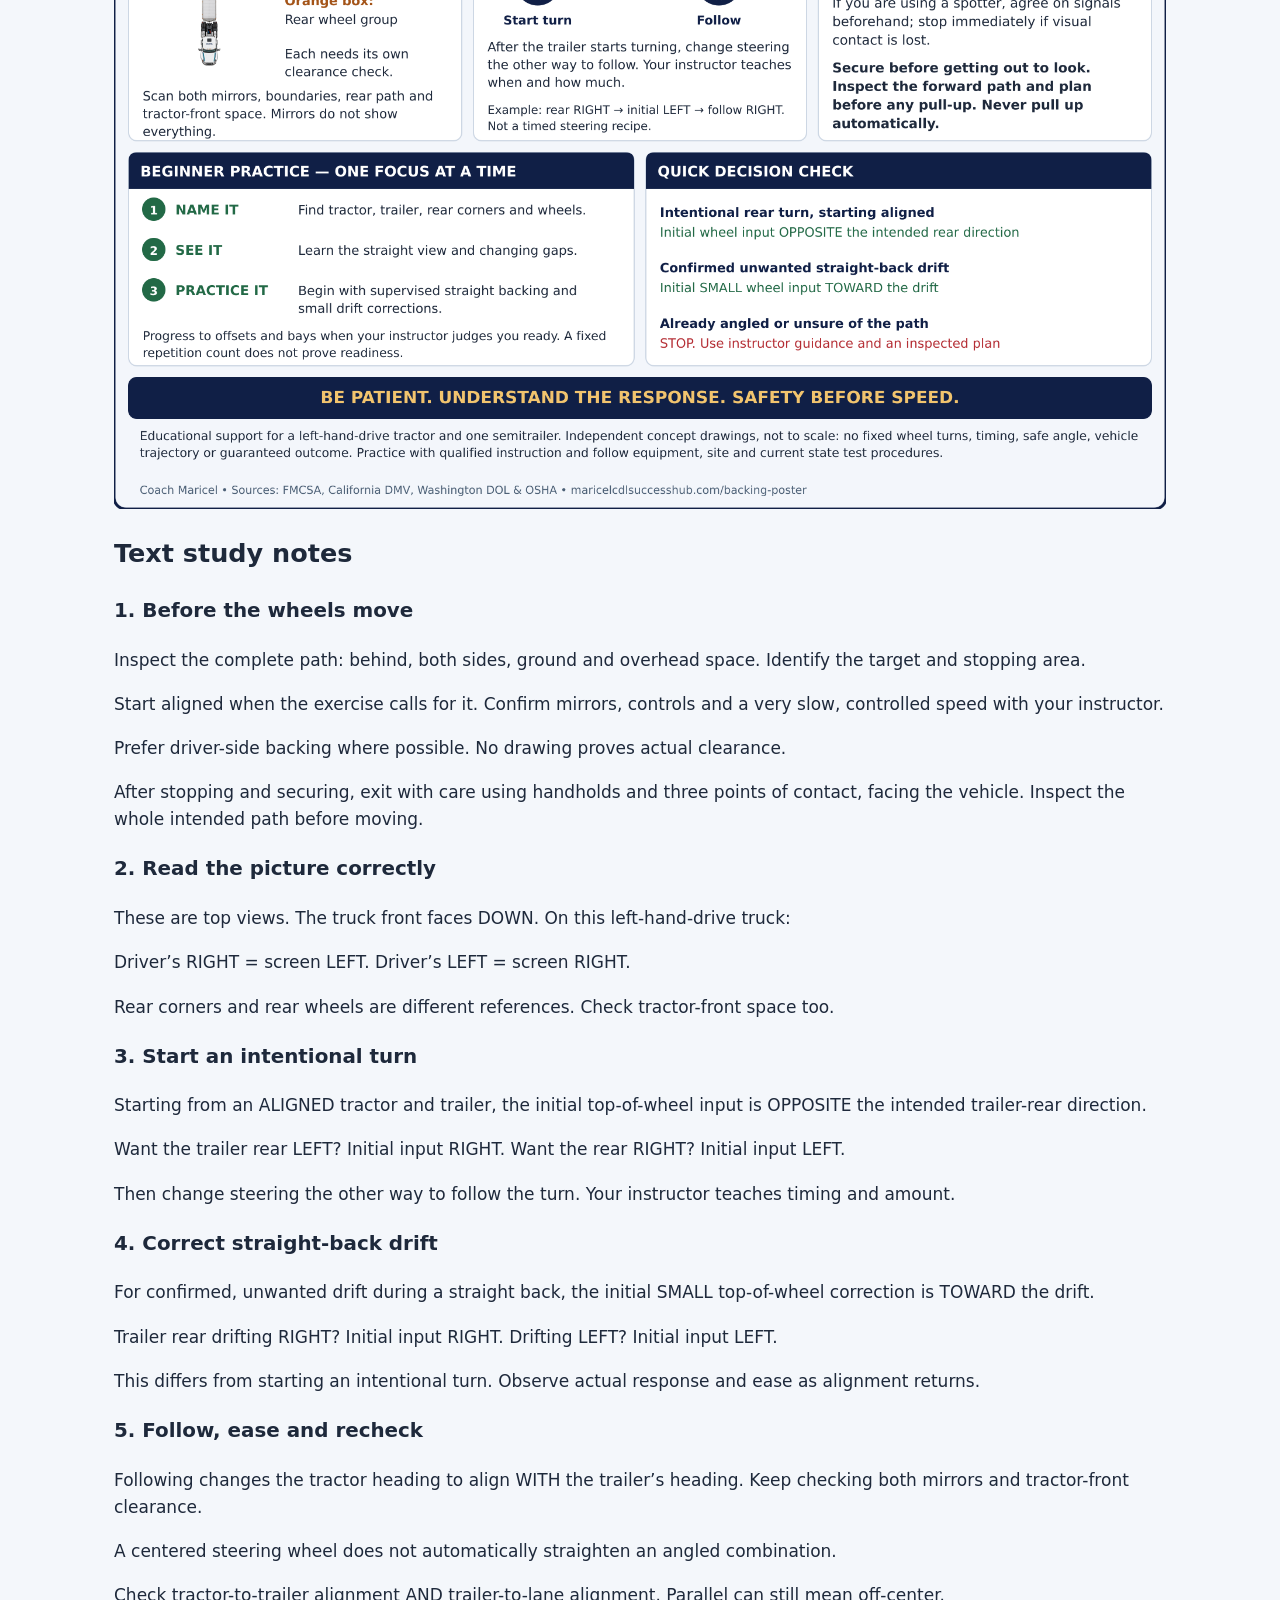
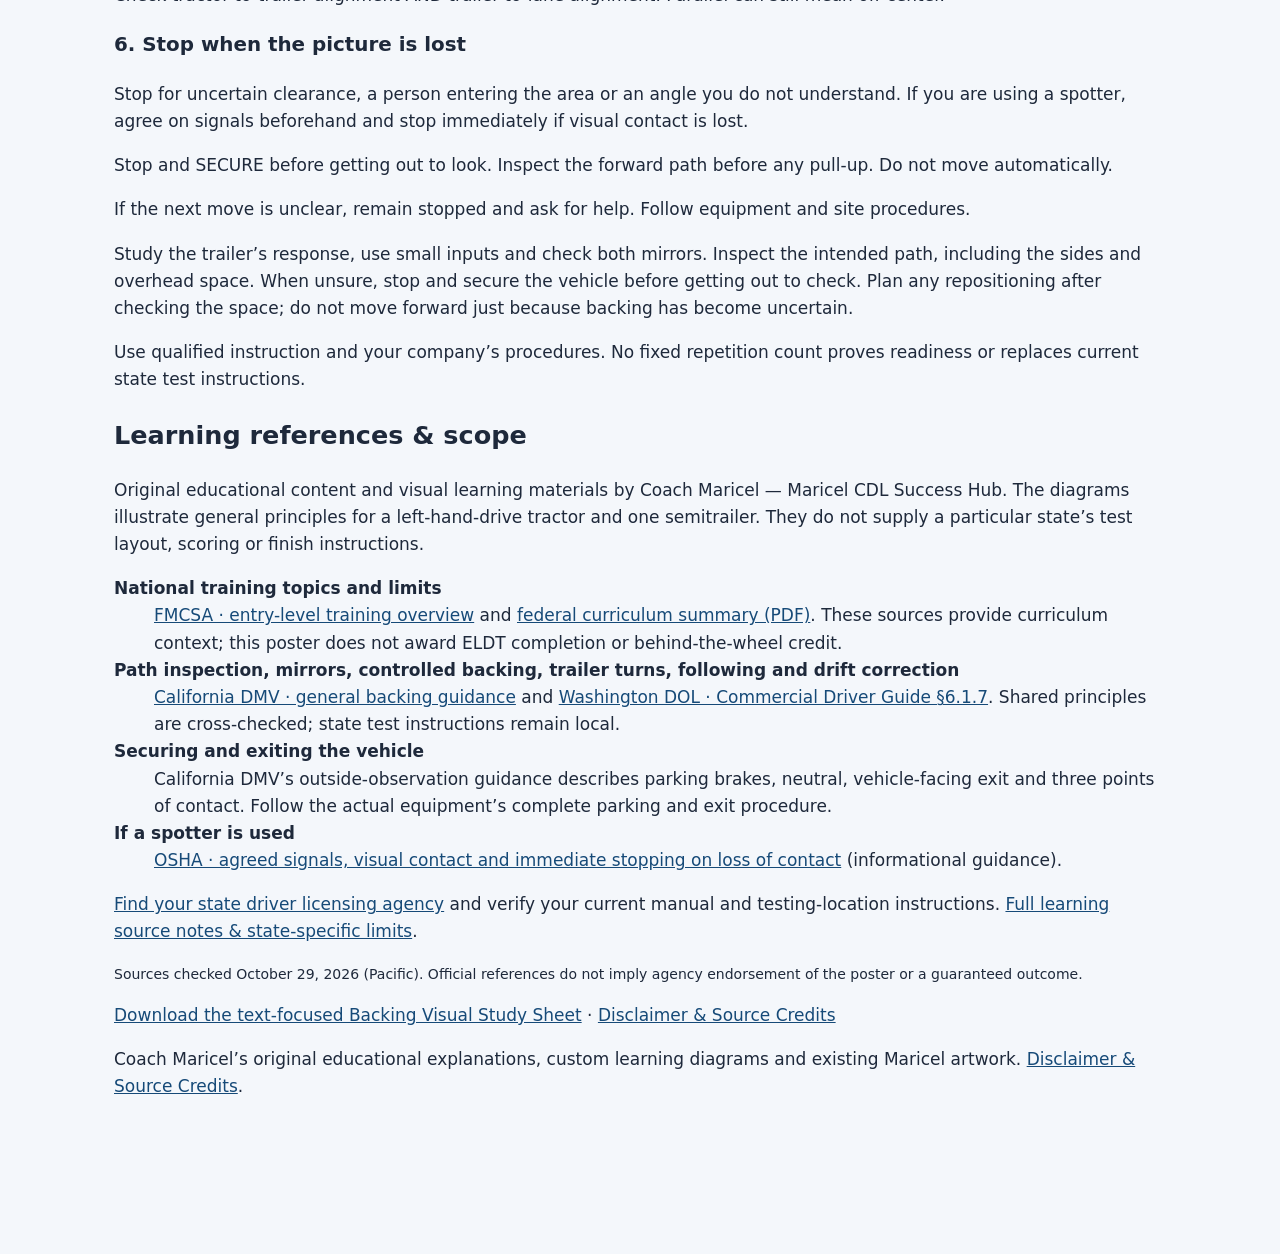
==== commit ba51715d: "Reframe beginner learning in Coach Maricel's original Hub voice" ====
--- a/backing-poster.html
+++ b/backing-poster.html
@@ -1 +1 @@
-<!doctype html><html lang="en"><head><meta charset="utf-8"><meta name="viewport" content="width=device-width,initial-scale=1"><title>Visual Mastery | Maricel CDL Success Hub</title><style>*{box-sizing:border-box}body{margin:0;background:#f4f7fb;color:#1e293b;font:17px/1.6 system-ui,sans-serif}main{max-width:1100px;margin:auto;padding:24px}a{color:#164a78}.warning{background:#fff7ed;border-left:4px solid #d48c19;padding:16px;margin:20px 0}.actions{display:flex;gap:20px;flex-wrap:wrap}img{display:block;width:100%;height:auto;margin:24px 0}button{font:inherit;padding:10px 18px;border-radius:8px;cursor:pointer}.small{font-size:14px}@page{size:A3 portrait;margin:8mm}@media print{body{background:white}.actions,nav,.warning,.small,section,footer,.hub-support-bar,h1,main>p{display:none!important}main>a{display:block}main>a img{max-height:395mm;width:auto;max-width:100%;margin:0 auto}main{padding:0}.warning{font-size:11px;line-height:1.3;margin:8px 0}h1{font-size:18px}img{margin:10px 0}}</style><link rel="stylesheet" href="support-bar.css?v=36"></head><body class="hub-with-support"><main><nav class="actions"><a href="index.html">← Return to Maricel CDL Success Hub</a><a href="assets/maricel-visual-mastery.png?v=49" download="Maricel-CDL-Success-Hub-Visual-Mastery.png">Download poster (PNG)</a><a href="assets/maricel-visual-mastery.svg?v=49" download="Maricel-CDL-Success-Hub-Visual-Mastery.svg">Download sharp-print version (SVG)</a><button type="button" onclick="window.print()">Print study material</button></nav><h1>Maricel CDL Success Hub Visual Mastery</h1><p>A visual guide to general U.S. backing principles for beginners, with Coach Maricel’s explanations and the existing Maricel truck illustrations. Study while parked and connect each concept to supervised practice on your actual equipment.</p><div class="warning"><strong>Read this with your instructor.</strong> Starting an intentional trailer turn from alignment and correcting unwanted straight-back drift are different situations. Wheel directions refer to the seated driver. The diagrams are independent learning references, not mirror views, a vehicle simulation, a measured path or fixed steering amounts. Stop when unsure, secure before getting out, and inspect the forward path before any pull-up.</div><p class="small">On a phone, tap the poster to open the full-size image, then pinch to zoom. Download the PNG to keep a copy, or choose Print study material.</p><a href="assets/maricel-visual-mastery.png?v=49"><img src="assets/maricel-visual-mastery.png?v=49" width="1800" height="2700" alt="Maricel CDL Success Hub Visual Mastery: left and right intentional-turn and drift diagrams; GOAL; alignment; rear corners and wheels; following; stop decisions and beginner practice."></a><section id="study-notes"><h2>Text study notes</h2><h3>1. Before the wheels move</h3><p>Inspect the complete path: behind, both sides, ground and overhead space. Identify the target and stopping area.</p><p>Start aligned when the exercise calls for it. Confirm mirrors, controls and a very slow, controlled speed with your instructor.</p><p>Prefer driver-side backing where possible. No drawing proves actual clearance.</p><p>After stopping and securing, exit with care using handholds and three points of contact, facing the vehicle. Inspect the whole intended path before moving.</p><h3>2. Read the picture correctly</h3><p>These are top views. The truck front faces DOWN. On this left-hand-drive truck:</p><p>Driver’s RIGHT = screen LEFT. Driver’s LEFT = screen RIGHT.</p><p>Rear corners and rear wheels are different references. Check tractor-front space too.</p><h3>3. Start an intentional turn</h3><p>Starting from an ALIGNED tractor and trailer, the initial top-of-wheel input is OPPOSITE the intended trailer-rear direction.</p><p>Want the trailer rear LEFT? Initial input RIGHT. Want the rear RIGHT? Initial input LEFT.</p><p>Then change steering the other way to follow the turn. Your instructor teaches timing and amount.</p><h3>4. Correct straight-back drift</h3><p>For confirmed, unwanted drift during a straight back, the initial SMALL top-of-wheel correction is TOWARD the drift.</p><p>Trailer rear drifting RIGHT? Initial input RIGHT. Drifting LEFT? Initial input LEFT.</p><p>This differs from starting an intentional turn. Observe actual response and ease as alignment returns.</p><h3>5. Follow, ease and recheck</h3><p>Following changes the tractor heading to align WITH the trailer’s heading. Keep checking both mirrors and tractor-front clearance.</p><p>A centered steering wheel does not automatically straighten an angled combination.</p><p>Check tractor-to-trailer alignment AND trailer-to-lane alignment. Parallel can still mean off-center.</p><h3>6. Stop when the picture is lost</h3><p>Stop for uncertain clearance, a person entering the area or an angle you do not understand. If you are using a spotter, agree on signals beforehand and stop immediately if visual contact is lost.</p><p>Stop and SECURE before getting out to look. Inspect the forward path before any pull-up. Do not move automatically.</p><p>If the next move is unclear, remain stopped and ask for help. Follow equipment and site procedures.</p><p>Study the trailer’s response, use small inputs and check both mirrors. Inspect the intended path, including the sides and overhead space. When unsure, stop and secure the vehicle before getting out to check. Plan any repositioning after checking the space; do not move forward just because backing has become uncertain.</p><p>Use qualified instruction and your company’s procedures. No fixed repetition count proves readiness or replaces current state test instructions.</p><section id="sources"><h2>Learning references &amp; scope</h2><p>Original educational content and visual learning materials by Coach Maricel — Maricel CDL Success Hub. The diagrams illustrate general principles for a left-hand-drive tractor and one semitrailer. They do not supply a particular state’s test layout, scoring or finish instructions.</p><dl><dt><strong>National training topics and limits</strong></dt><dd><a href="https://www.fmcsa.dot.gov/registration/commercial-drivers-license/entry-level-driver-training-eldt" target="_blank" rel="noopener noreferrer">FMCSA · entry-level training overview</a> and <a href="https://tpr.fmcsa.dot.gov/content/Resources/ELDT-Curriculum-Summary_508.pdf" target="_blank" rel="noopener noreferrer">federal curriculum summary (PDF)</a>. These sources provide curriculum context; this poster does not award ELDT completion or behind-the-wheel credit.</dd><dt><strong>Path inspection, mirrors, controlled backing, trailer turns, following and drift correction</strong></dt><dd><a href="https://www.dmv.ca.gov/portal/driver-education-and-safety/special-interest-driver-guides/truck-drivers/" target="_blank" rel="noopener noreferrer">California DMV · general backing guidance</a> and <a href="https://dol.wa.gov/driver-licenses-and-permits/commercial-driver-licenses-cdl/cdl-training-and-testing/commercial-driver-guides/commercial-driver-guide-text-only" target="_blank" rel="noopener noreferrer">Washington DOL · Commercial Driver Guide §6.1.7</a>. Shared principles are cross-checked; state test instructions remain local.</dd><dt><strong>Securing and exiting the vehicle</strong></dt><dd>California DMV’s outside-observation guidance describes parking brakes, neutral, vehicle-facing exit and three points of contact. Follow the actual equipment’s complete parking and exit procedure.</dd><dt><strong>If a spotter is used</strong></dt><dd><a href="https://www.osha.gov/preventing-backovers/solutions" target="_blank" rel="noopener noreferrer">OSHA · agreed signals, visual contact and immediate stopping on loss of contact</a> (informational guidance).</dd></dl><p><a href="https://www.fmcsa.dot.gov/registration/commercial-drivers-license/state-resources-and-programs" target="_blank" rel="noopener noreferrer">Find your state driver licensing agency</a> and verify your current manual and testing-location instructions. <a href="disclaimer.html#learning-source-credits" target="_blank" rel="noopener noreferrer">Full learning source notes &amp; state-specific limits</a>.</p><p class="small">Sources checked October 29, 2026 (Pacific). Official references do not imply agency endorsement of the poster or a guaranteed outcome.</p><p><a href="assets/maricel-backing-study-sheet.svg?v=49" download="Maricel-Backing-Study-Sheet.svg">Download the text-focused Backing Visual Study Sheet</a> · <a href="disclaimer.html">Disclaimer &amp; Source Credits</a></p></section></section><footer><p>Coach Maricel’s original educational explanations, custom learning diagrams and existing Maricel artwork. <a href="disclaimer.html">Disclaimer &amp; Source Credits</a>.</p></footer></main><aside class="hub-support-bar" aria-label="Optional support for Maricel CDL Success Hub"><div class="hub-support-copy"><strong>Optional support</strong><span>One-time tips help with costs. The beta stays free.</span></div><a href="support.html" target="_blank" rel="noopener noreferrer" aria-label="Support the Hub — optional Stripe or Venmo support, opens a new tab">Support the Hub 💛 ↗</a></aside></body></html>+<!doctype html><html lang="en"><head><meta charset="utf-8"><meta name="viewport" content="width=device-width,initial-scale=1"><title>Visual Mastery | Maricel CDL Success Hub</title><style>*{box-sizing:border-box}body{margin:0;background:#f4f7fb;color:#1e293b;font:17px/1.6 system-ui,sans-serif}main{max-width:1100px;margin:auto;padding:24px}a{color:#164a78}.warning{background:#fff7ed;border-left:4px solid #d48c19;padding:16px;margin:20px 0}.actions{display:flex;gap:20px;flex-wrap:wrap}img{display:block;width:100%;height:auto;margin:24px 0}button{font:inherit;padding:10px 18px;border-radius:8px;cursor:pointer}.small{font-size:14px}@page{size:A3 portrait;margin:8mm}@media print{body{background:white}.actions,nav,.warning,.small,section,footer,.hub-support-bar,h1,main>p{display:none!important}main>a{display:block}main>a img{max-height:395mm;width:auto;max-width:100%;margin:0 auto}main{padding:0}.warning{font-size:11px;line-height:1.3;margin:8px 0}h1{font-size:18px}img{margin:10px 0}}</style><link rel="stylesheet" href="support-bar.css?v=36"></head><body class="hub-with-support"><main><nav class="actions"><a href="index.html">← Return to Maricel CDL Success Hub</a><a href="assets/maricel-visual-mastery.png?v=49" download="Maricel-CDL-Success-Hub-Visual-Mastery.png">Download poster (PNG)</a><a href="assets/maricel-visual-mastery.svg?v=49" download="Maricel-CDL-Success-Hub-Visual-Mastery.svg">Download sharp-print version (SVG)</a><button type="button" onclick="window.print()">Print study material</button></nav><h1>Maricel CDL Success Hub Visual Mastery</h1><p>Coach Maricel’s visual guide to general backing principles: Notice → Understand → Decide → Check. Use the Maricel truck pictures to identify references and explain a decision while parked; practice execution with qualified instruction on your actual equipment.</p><div class="warning"><strong>Read this with your instructor.</strong> Starting an intentional trailer turn from alignment and correcting unwanted straight-back drift are different situations. Wheel directions refer to the seated driver. The diagrams are independent learning references, not mirror views, a vehicle simulation, a measured path or fixed steering amounts. Stop when unsure, secure before getting out, and inspect the forward path before any pull-up.</div><p class="small">On a phone, tap the poster to open the full-size image, then pinch to zoom. Download the PNG to keep a copy, or choose Print study material.</p><a href="assets/maricel-visual-mastery.png?v=49"><img src="assets/maricel-visual-mastery.png?v=49" width="1800" height="2700" alt="Maricel CDL Success Hub Visual Mastery: left and right intentional-turn and drift diagrams; GOAL; alignment; rear corners and wheels; following; stop decisions and beginner practice."></a><section id="study-notes"><h2>Text study notes</h2><h3>1. Before the wheels move</h3><p>Inspect the complete path: behind, both sides, ground and overhead space. Identify the target and stopping area.</p><p>Start aligned when the exercise calls for it. Confirm mirrors, controls and a very slow, controlled speed with your instructor.</p><p>Prefer driver-side backing where possible. No drawing proves actual clearance.</p><p>After stopping and securing, exit with care using handholds and three points of contact, facing the vehicle. Inspect the whole intended path before moving.</p><h3>2. Read the picture correctly</h3><p>These are top views. The truck front faces DOWN. On this left-hand-drive truck:</p><p>Driver’s RIGHT = screen LEFT. Driver’s LEFT = screen RIGHT.</p><p>Rear corners and rear wheels are different references. Check tractor-front space too.</p><h3>3. Start an intentional turn</h3><p>Starting from an ALIGNED tractor and trailer, the initial top-of-wheel input is OPPOSITE the intended trailer-rear direction.</p><p>Want the trailer rear LEFT? Initial input RIGHT. Want the rear RIGHT? Initial input LEFT.</p><p>Then change steering the other way to follow the turn. Your instructor teaches timing and amount.</p><h3>4. Correct straight-back drift</h3><p>For confirmed, unwanted drift during a straight back, the initial SMALL top-of-wheel correction is TOWARD the drift.</p><p>Trailer rear drifting RIGHT? Initial input RIGHT. Drifting LEFT? Initial input LEFT.</p><p>This differs from starting an intentional turn. Observe actual response and ease as alignment returns.</p><h3>5. Follow, ease and recheck</h3><p>Following changes the tractor heading to align WITH the trailer’s heading. Keep checking both mirrors and tractor-front clearance.</p><p>A centered steering wheel does not automatically straighten an angled combination.</p><p>Check tractor-to-trailer alignment AND trailer-to-lane alignment. Parallel can still mean off-center.</p><h3>6. Stop when the picture is lost</h3><p>Stop for uncertain clearance, a person entering the area or an angle you do not understand. If you are using a spotter, agree on signals beforehand and stop immediately if visual contact is lost.</p><p>Stop and SECURE before getting out to look. Inspect the forward path before any pull-up. Do not move automatically.</p><p>If the next move is unclear, remain stopped and ask for help. Follow equipment and site procedures.</p><p>Study the trailer’s response, use small inputs and check both mirrors. Inspect the intended path, including the sides and overhead space. When unsure, stop and secure the vehicle before getting out to check. Plan any repositioning after checking the space; do not move forward just because backing has become uncertain.</p><p>Use qualified instruction and your company’s procedures. No fixed repetition count proves readiness or replaces current state test instructions.</p><section id="sources"><h2>Learning references &amp; scope</h2><p>Original educational content and visual learning materials by Coach Maricel — Maricel CDL Success Hub. The diagrams illustrate general principles for a left-hand-drive tractor and one semitrailer. They do not supply a particular state’s test layout, scoring or finish instructions.</p><dl><dt><strong>National training topics and limits</strong></dt><dd><a href="https://www.fmcsa.dot.gov/registration/commercial-drivers-license/entry-level-driver-training-eldt" target="_blank" rel="noopener noreferrer">FMCSA · entry-level training overview</a> and <a href="https://tpr.fmcsa.dot.gov/content/Resources/ELDT-Curriculum-Summary_508.pdf" target="_blank" rel="noopener noreferrer">federal curriculum summary (PDF)</a>. These sources provide curriculum context; this poster does not award ELDT completion or behind-the-wheel credit.</dd><dt><strong>Path inspection, mirrors, controlled backing, trailer turns, following and drift correction</strong></dt><dd><a href="https://www.dmv.ca.gov/portal/driver-education-and-safety/special-interest-driver-guides/truck-drivers/" target="_blank" rel="noopener noreferrer">California DMV · general backing guidance</a> and <a href="https://dol.wa.gov/driver-licenses-and-permits/commercial-driver-licenses-cdl/cdl-training-and-testing/commercial-driver-guides/commercial-driver-guide-text-only" target="_blank" rel="noopener noreferrer">Washington DOL · Commercial Driver Guide §6.1.7</a>. Shared principles are cross-checked; state test instructions remain local.</dd><dt><strong>Securing and exiting the vehicle</strong></dt><dd>California DMV’s outside-observation guidance describes parking brakes, neutral, vehicle-facing exit and three points of contact. Follow the actual equipment’s complete parking and exit procedure.</dd><dt><strong>If a spotter is used</strong></dt><dd><a href="https://www.osha.gov/preventing-backovers/solutions" target="_blank" rel="noopener noreferrer">OSHA · agreed signals, visual contact and immediate stopping on loss of contact</a> (informational guidance).</dd></dl><p><a href="https://www.fmcsa.dot.gov/registration/commercial-drivers-license/state-resources-and-programs" target="_blank" rel="noopener noreferrer">Find your state driver licensing agency</a> and verify your current manual and testing-location instructions. <a href="disclaimer.html#learning-source-credits" target="_blank" rel="noopener noreferrer">Full learning source notes &amp; state-specific limits</a>.</p><p class="small">Sources checked October 29, 2026 (Pacific). Official references do not imply agency endorsement of the poster or a guaranteed outcome.</p><p><a href="assets/maricel-backing-study-sheet.svg?v=49" download="Maricel-Backing-Study-Sheet.svg">Download the text-focused Backing Visual Study Sheet</a> · <a href="disclaimer.html">Disclaimer &amp; Source Credits</a></p></section></section><footer><p>Coach Maricel’s original educational explanations, custom learning diagrams and existing Maricel artwork. <a href="disclaimer.html">Disclaimer &amp; Source Credits</a>.</p></footer></main><aside class="hub-support-bar" aria-label="Optional support for Maricel CDL Success Hub"><div class="hub-support-copy"><strong>Optional support</strong><span>One-time tips help with costs. The beta stays free.</span></div><a href="support.html" target="_blank" rel="noopener noreferrer" aria-label="Support the Hub — optional Stripe or Venmo support, opens a new tab">Support the Hub 💛 ↗</a></aside></body></html>
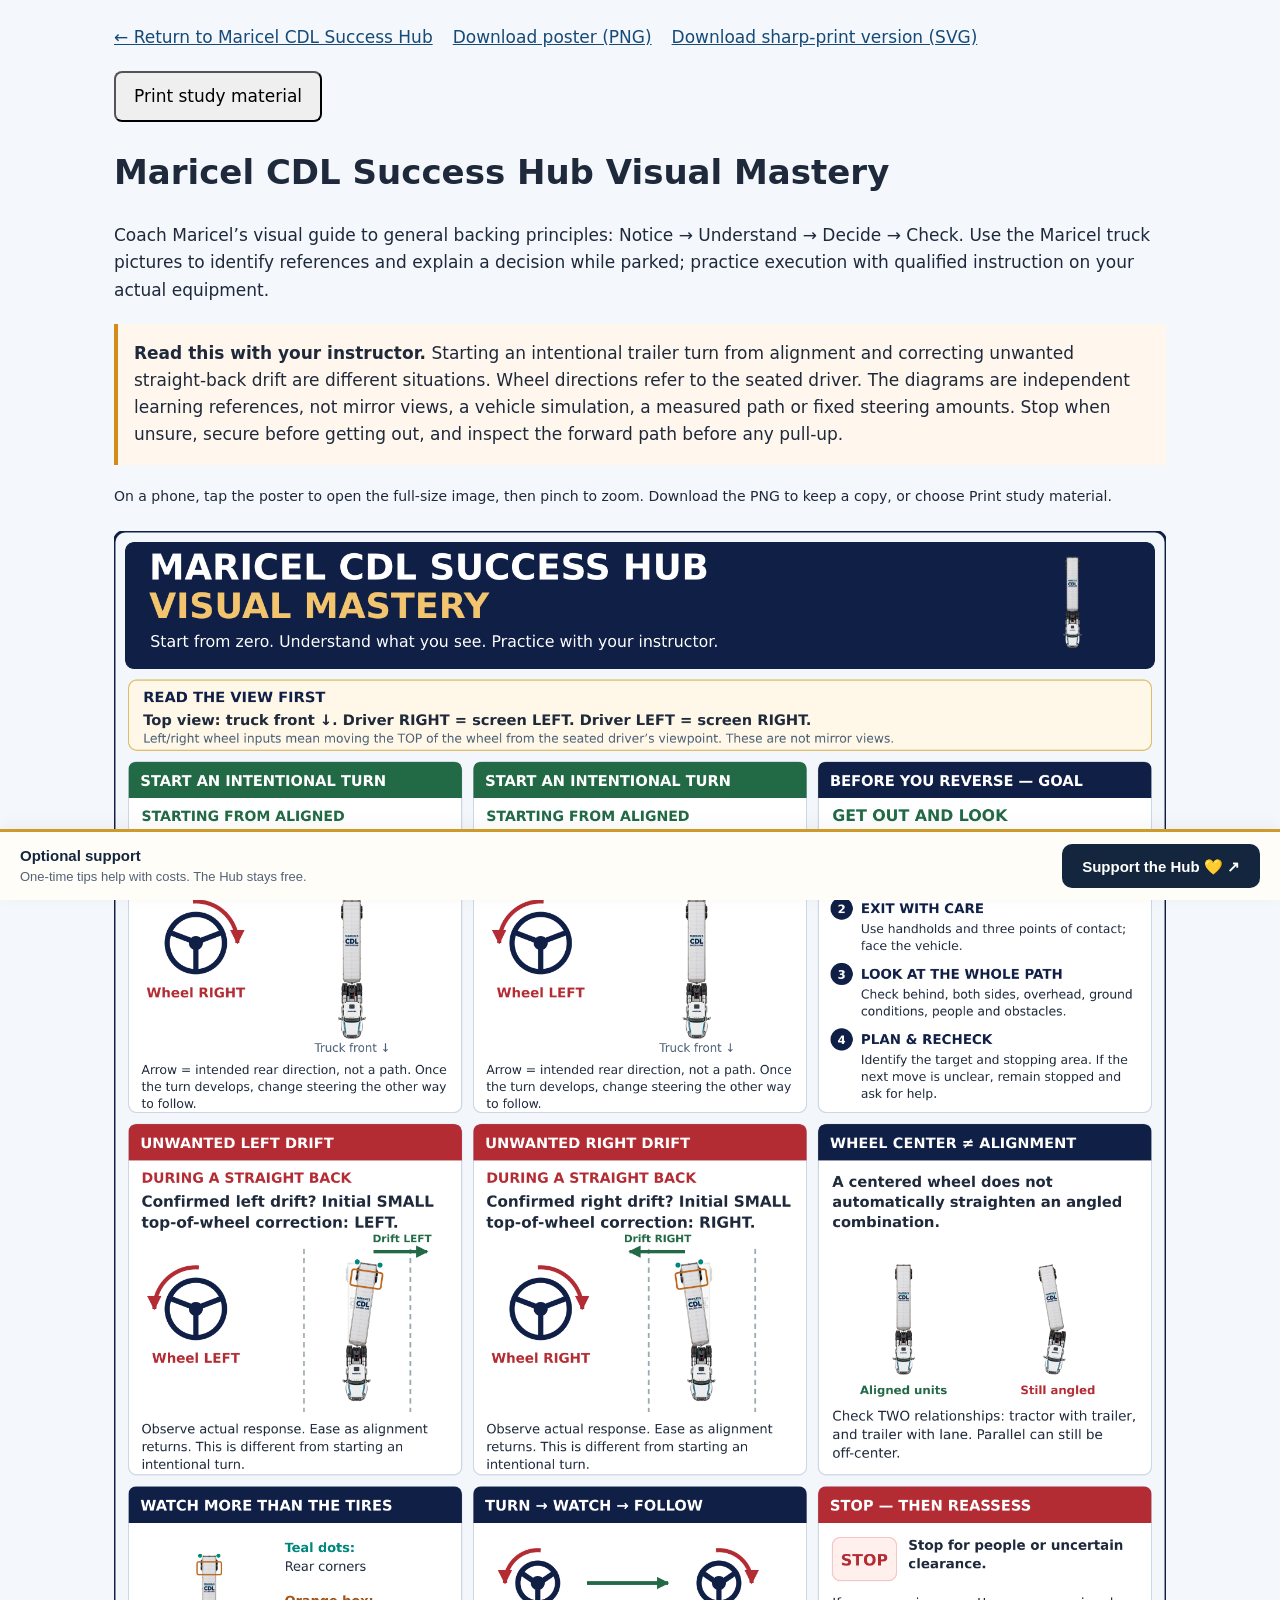
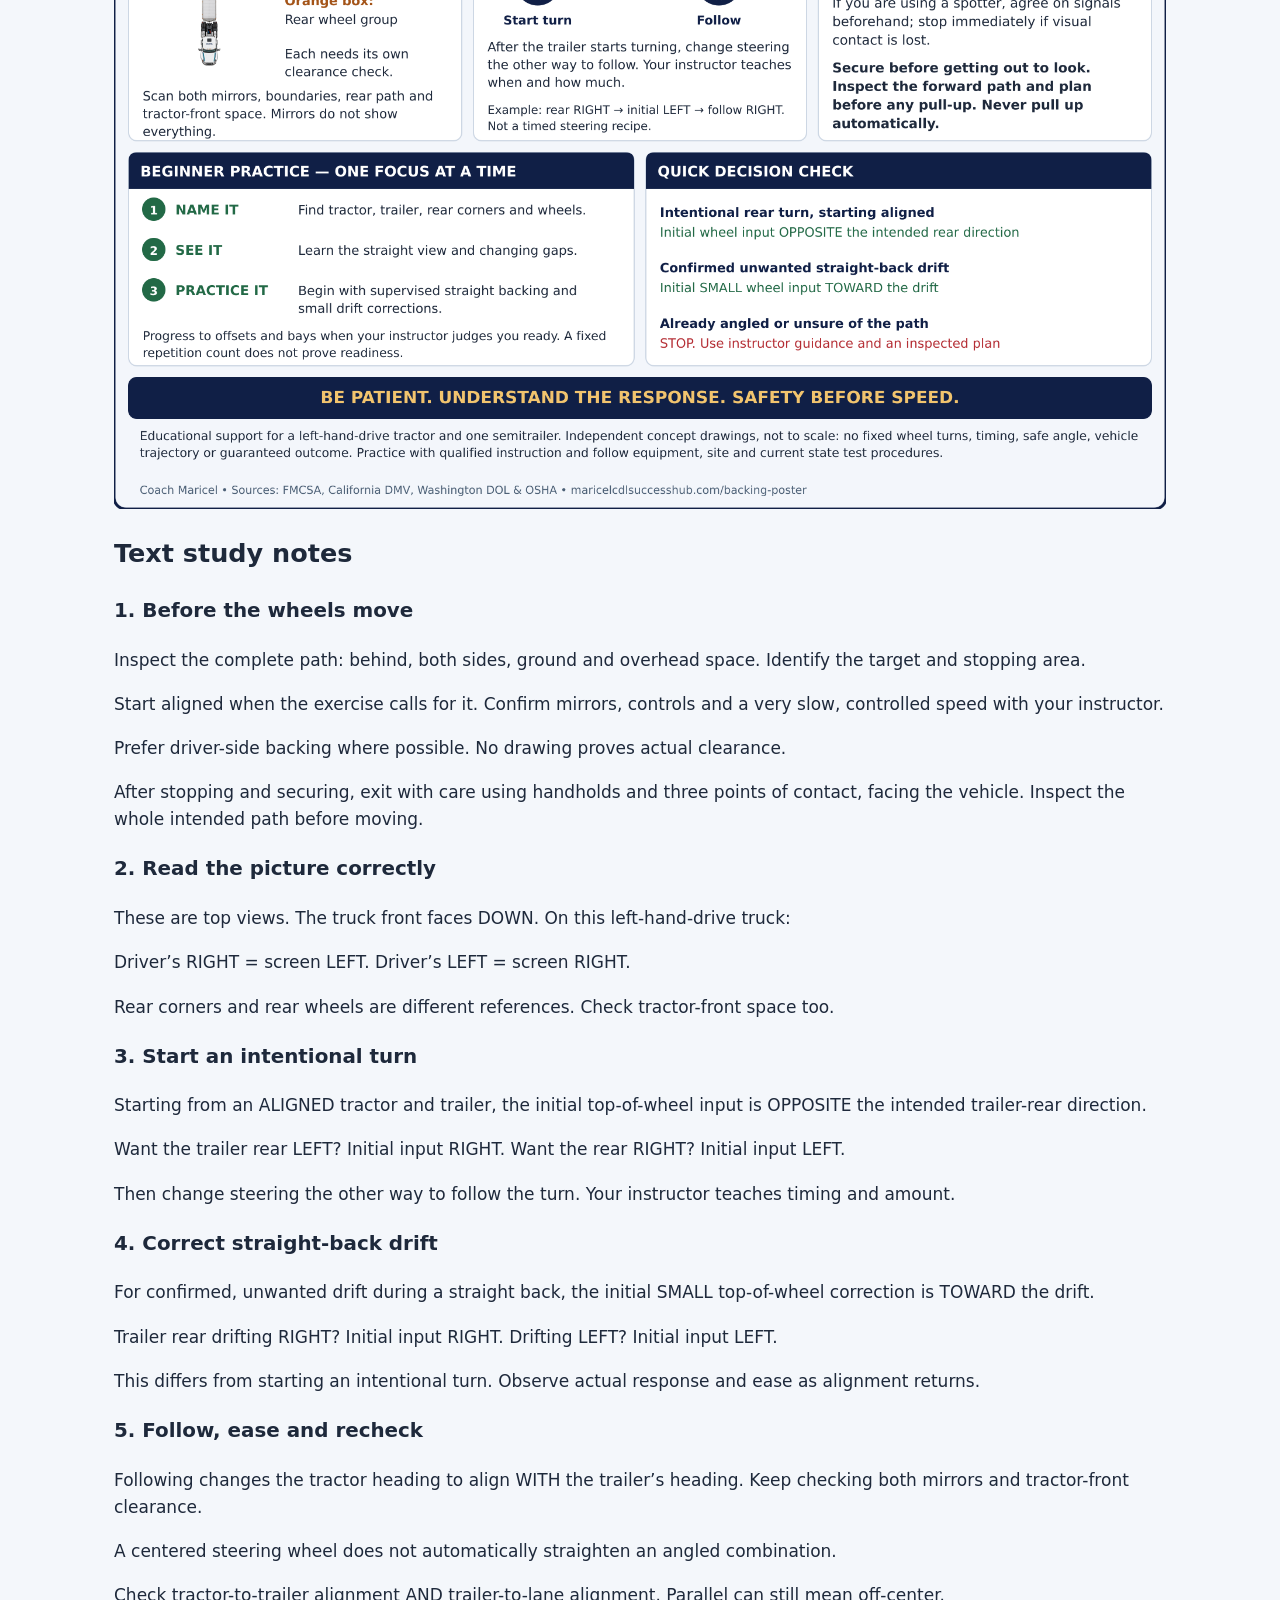
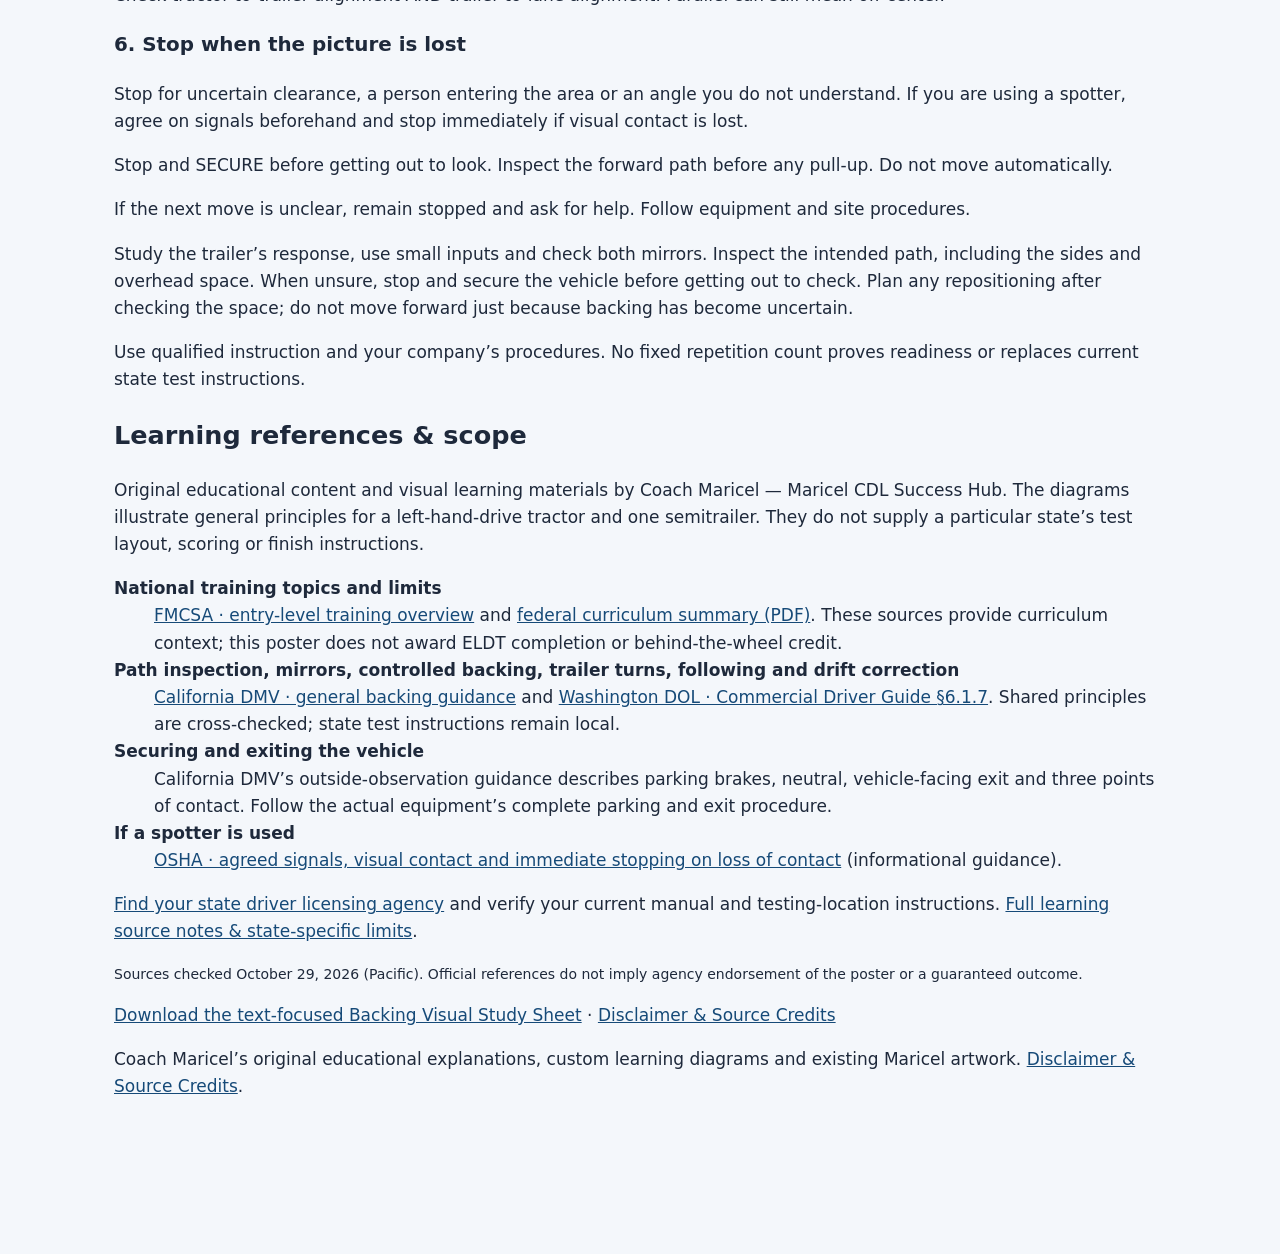
==== commit 6a14f14e: "Prepare Stage 1 launch wording and targeted accuracy review without deployment" ====
--- a/backing-poster.html
+++ b/backing-poster.html
@@ -1 +1 @@
-<!doctype html><html lang="en"><head><meta charset="utf-8"><meta name="viewport" content="width=device-width,initial-scale=1"><title>Visual Mastery | Maricel CDL Success Hub</title><style>*{box-sizing:border-box}body{margin:0;background:#f4f7fb;color:#1e293b;font:17px/1.6 system-ui,sans-serif}main{max-width:1100px;margin:auto;padding:24px}a{color:#164a78}.warning{background:#fff7ed;border-left:4px solid #d48c19;padding:16px;margin:20px 0}.actions{display:flex;gap:20px;flex-wrap:wrap}img{display:block;width:100%;height:auto;margin:24px 0}button{font:inherit;padding:10px 18px;border-radius:8px;cursor:pointer}.small{font-size:14px}@page{size:A3 portrait;margin:8mm}@media print{body{background:white}.actions,nav,.warning,.small,section,footer,.hub-support-bar,h1,main>p{display:none!important}main>a{display:block}main>a img{max-height:395mm;width:auto;max-width:100%;margin:0 auto}main{padding:0}.warning{font-size:11px;line-height:1.3;margin:8px 0}h1{font-size:18px}img{margin:10px 0}}</style><link rel="stylesheet" href="support-bar.css?v=36"></head><body class="hub-with-support"><main><nav class="actions"><a href="index.html">← Return to Maricel CDL Success Hub</a><a href="assets/maricel-visual-mastery.png?v=49" download="Maricel-CDL-Success-Hub-Visual-Mastery.png">Download poster (PNG)</a><a href="assets/maricel-visual-mastery.svg?v=49" download="Maricel-CDL-Success-Hub-Visual-Mastery.svg">Download sharp-print version (SVG)</a><button type="button" onclick="window.print()">Print study material</button></nav><h1>Maricel CDL Success Hub Visual Mastery</h1><p>Coach Maricel’s visual guide to general backing principles: Notice → Understand → Decide → Check. Use the Maricel truck pictures to identify references and explain a decision while parked; practice execution with qualified instruction on your actual equipment.</p><div class="warning"><strong>Read this with your instructor.</strong> Starting an intentional trailer turn from alignment and correcting unwanted straight-back drift are different situations. Wheel directions refer to the seated driver. The diagrams are independent learning references, not mirror views, a vehicle simulation, a measured path or fixed steering amounts. Stop when unsure, secure before getting out, and inspect the forward path before any pull-up.</div><p class="small">On a phone, tap the poster to open the full-size image, then pinch to zoom. Download the PNG to keep a copy, or choose Print study material.</p><a href="assets/maricel-visual-mastery.png?v=49"><img src="assets/maricel-visual-mastery.png?v=49" width="1800" height="2700" alt="Maricel CDL Success Hub Visual Mastery: left and right intentional-turn and drift diagrams; GOAL; alignment; rear corners and wheels; following; stop decisions and beginner practice."></a><section id="study-notes"><h2>Text study notes</h2><h3>1. Before the wheels move</h3><p>Inspect the complete path: behind, both sides, ground and overhead space. Identify the target and stopping area.</p><p>Start aligned when the exercise calls for it. Confirm mirrors, controls and a very slow, controlled speed with your instructor.</p><p>Prefer driver-side backing where possible. No drawing proves actual clearance.</p><p>After stopping and securing, exit with care using handholds and three points of contact, facing the vehicle. Inspect the whole intended path before moving.</p><h3>2. Read the picture correctly</h3><p>These are top views. The truck front faces DOWN. On this left-hand-drive truck:</p><p>Driver’s RIGHT = screen LEFT. Driver’s LEFT = screen RIGHT.</p><p>Rear corners and rear wheels are different references. Check tractor-front space too.</p><h3>3. Start an intentional turn</h3><p>Starting from an ALIGNED tractor and trailer, the initial top-of-wheel input is OPPOSITE the intended trailer-rear direction.</p><p>Want the trailer rear LEFT? Initial input RIGHT. Want the rear RIGHT? Initial input LEFT.</p><p>Then change steering the other way to follow the turn. Your instructor teaches timing and amount.</p><h3>4. Correct straight-back drift</h3><p>For confirmed, unwanted drift during a straight back, the initial SMALL top-of-wheel correction is TOWARD the drift.</p><p>Trailer rear drifting RIGHT? Initial input RIGHT. Drifting LEFT? Initial input LEFT.</p><p>This differs from starting an intentional turn. Observe actual response and ease as alignment returns.</p><h3>5. Follow, ease and recheck</h3><p>Following changes the tractor heading to align WITH the trailer’s heading. Keep checking both mirrors and tractor-front clearance.</p><p>A centered steering wheel does not automatically straighten an angled combination.</p><p>Check tractor-to-trailer alignment AND trailer-to-lane alignment. Parallel can still mean off-center.</p><h3>6. Stop when the picture is lost</h3><p>Stop for uncertain clearance, a person entering the area or an angle you do not understand. If you are using a spotter, agree on signals beforehand and stop immediately if visual contact is lost.</p><p>Stop and SECURE before getting out to look. Inspect the forward path before any pull-up. Do not move automatically.</p><p>If the next move is unclear, remain stopped and ask for help. Follow equipment and site procedures.</p><p>Study the trailer’s response, use small inputs and check both mirrors. Inspect the intended path, including the sides and overhead space. When unsure, stop and secure the vehicle before getting out to check. Plan any repositioning after checking the space; do not move forward just because backing has become uncertain.</p><p>Use qualified instruction and your company’s procedures. No fixed repetition count proves readiness or replaces current state test instructions.</p><section id="sources"><h2>Learning references &amp; scope</h2><p>Original educational content and visual learning materials by Coach Maricel — Maricel CDL Success Hub. The diagrams illustrate general principles for a left-hand-drive tractor and one semitrailer. They do not supply a particular state’s test layout, scoring or finish instructions.</p><dl><dt><strong>National training topics and limits</strong></dt><dd><a href="https://www.fmcsa.dot.gov/registration/commercial-drivers-license/entry-level-driver-training-eldt" target="_blank" rel="noopener noreferrer">FMCSA · entry-level training overview</a> and <a href="https://tpr.fmcsa.dot.gov/content/Resources/ELDT-Curriculum-Summary_508.pdf" target="_blank" rel="noopener noreferrer">federal curriculum summary (PDF)</a>. These sources provide curriculum context; this poster does not award ELDT completion or behind-the-wheel credit.</dd><dt><strong>Path inspection, mirrors, controlled backing, trailer turns, following and drift correction</strong></dt><dd><a href="https://www.dmv.ca.gov/portal/driver-education-and-safety/special-interest-driver-guides/truck-drivers/" target="_blank" rel="noopener noreferrer">California DMV · general backing guidance</a> and <a href="https://dol.wa.gov/driver-licenses-and-permits/commercial-driver-licenses-cdl/cdl-training-and-testing/commercial-driver-guides/commercial-driver-guide-text-only" target="_blank" rel="noopener noreferrer">Washington DOL · Commercial Driver Guide §6.1.7</a>. Shared principles are cross-checked; state test instructions remain local.</dd><dt><strong>Securing and exiting the vehicle</strong></dt><dd>California DMV’s outside-observation guidance describes parking brakes, neutral, vehicle-facing exit and three points of contact. Follow the actual equipment’s complete parking and exit procedure.</dd><dt><strong>If a spotter is used</strong></dt><dd><a href="https://www.osha.gov/preventing-backovers/solutions" target="_blank" rel="noopener noreferrer">OSHA · agreed signals, visual contact and immediate stopping on loss of contact</a> (informational guidance).</dd></dl><p><a href="https://www.fmcsa.dot.gov/registration/commercial-drivers-license/state-resources-and-programs" target="_blank" rel="noopener noreferrer">Find your state driver licensing agency</a> and verify your current manual and testing-location instructions. <a href="disclaimer.html#learning-source-credits" target="_blank" rel="noopener noreferrer">Full learning source notes &amp; state-specific limits</a>.</p><p class="small">Sources checked October 29, 2026 (Pacific). Official references do not imply agency endorsement of the poster or a guaranteed outcome.</p><p><a href="assets/maricel-backing-study-sheet.svg?v=49" download="Maricel-Backing-Study-Sheet.svg">Download the text-focused Backing Visual Study Sheet</a> · <a href="disclaimer.html">Disclaimer &amp; Source Credits</a></p></section></section><footer><p>Coach Maricel’s original educational explanations, custom learning diagrams and existing Maricel artwork. <a href="disclaimer.html">Disclaimer &amp; Source Credits</a>.</p></footer></main><aside class="hub-support-bar" aria-label="Optional support for Maricel CDL Success Hub"><div class="hub-support-copy"><strong>Optional support</strong><span>One-time tips help with costs. The beta stays free.</span></div><a href="support.html" target="_blank" rel="noopener noreferrer" aria-label="Support the Hub — optional Stripe or Venmo support, opens a new tab">Support the Hub 💛 ↗</a></aside></body></html>+<!doctype html><html lang="en"><head><meta charset="utf-8"><meta name="viewport" content="width=device-width,initial-scale=1"><title>Visual Mastery | Maricel CDL Success Hub</title><style>*{box-sizing:border-box}body{margin:0;background:#f4f7fb;color:#1e293b;font:17px/1.6 system-ui,sans-serif}main{max-width:1100px;margin:auto;padding:24px}a{color:#164a78}.warning{background:#fff7ed;border-left:4px solid #d48c19;padding:16px;margin:20px 0}.actions{display:flex;gap:20px;flex-wrap:wrap}img{display:block;width:100%;height:auto;margin:24px 0}button{font:inherit;padding:10px 18px;border-radius:8px;cursor:pointer}.small{font-size:14px}@page{size:A3 portrait;margin:8mm}@media print{body{background:white}.actions,nav,.warning,.small,section,footer,.hub-support-bar,h1,main>p{display:none!important}main>a{display:block}main>a img{max-height:395mm;width:auto;max-width:100%;margin:0 auto}main{padding:0}.warning{font-size:11px;line-height:1.3;margin:8px 0}h1{font-size:18px}img{margin:10px 0}}</style><link rel="stylesheet" href="support-bar.css?v=36"></head><body class="hub-with-support"><main><nav class="actions"><a href="index.html">← Return to Maricel CDL Success Hub</a><a href="assets/maricel-visual-mastery.png?v=49" download="Maricel-CDL-Success-Hub-Visual-Mastery.png">Download poster (PNG)</a><a href="assets/maricel-visual-mastery.svg?v=49" download="Maricel-CDL-Success-Hub-Visual-Mastery.svg">Download sharp-print version (SVG)</a><button type="button" onclick="window.print()">Print study material</button></nav><h1>Maricel CDL Success Hub Visual Mastery</h1><p>Coach Maricel’s visual guide to general backing principles: Notice → Understand → Decide → Check. Use the Maricel truck pictures to identify references and explain a decision while parked; practice execution with qualified instruction on your actual equipment.</p><div class="warning"><strong>Read this with your instructor.</strong> Starting an intentional trailer turn from alignment and correcting unwanted straight-back drift are different situations. Wheel directions refer to the seated driver. The diagrams are independent learning references, not mirror views, a vehicle simulation, a measured path or fixed steering amounts. Stop when unsure, secure before getting out, and inspect the forward path before any pull-up.</div><p class="small">On a phone, tap the poster to open the full-size image, then pinch to zoom. Download the PNG to keep a copy, or choose Print study material.</p><a href="assets/maricel-visual-mastery.png?v=49"><img src="assets/maricel-visual-mastery.png?v=49" width="1800" height="2700" alt="Maricel CDL Success Hub Visual Mastery: left and right intentional-turn and drift diagrams; GOAL; alignment; rear corners and wheels; following; stop decisions and beginner practice."></a><section id="study-notes"><h2>Text study notes</h2><h3>1. Before the wheels move</h3><p>Inspect the complete path: behind, both sides, ground and overhead space. Identify the target and stopping area.</p><p>Start aligned when the exercise calls for it. Confirm mirrors, controls and a very slow, controlled speed with your instructor.</p><p>Prefer driver-side backing where possible. No drawing proves actual clearance.</p><p>After stopping and securing, exit with care using handholds and three points of contact, facing the vehicle. Inspect the whole intended path before moving.</p><h3>2. Read the picture correctly</h3><p>These are top views. The truck front faces DOWN. On this left-hand-drive truck:</p><p>Driver’s RIGHT = screen LEFT. Driver’s LEFT = screen RIGHT.</p><p>Rear corners and rear wheels are different references. Check tractor-front space too.</p><h3>3. Start an intentional turn</h3><p>Starting from an ALIGNED tractor and trailer, the initial top-of-wheel input is OPPOSITE the intended trailer-rear direction.</p><p>Want the trailer rear LEFT? Initial input RIGHT. Want the rear RIGHT? Initial input LEFT.</p><p>Then change steering the other way to follow the turn. Your instructor teaches timing and amount.</p><h3>4. Correct straight-back drift</h3><p>For confirmed, unwanted drift during a straight back, the initial SMALL top-of-wheel correction is TOWARD the drift.</p><p>Trailer rear drifting RIGHT? Initial input RIGHT. Drifting LEFT? Initial input LEFT.</p><p>This differs from starting an intentional turn. Observe actual response and ease as alignment returns.</p><h3>5. Follow, ease and recheck</h3><p>Following changes the tractor heading to align WITH the trailer’s heading. Keep checking both mirrors and tractor-front clearance.</p><p>A centered steering wheel does not automatically straighten an angled combination.</p><p>Check tractor-to-trailer alignment AND trailer-to-lane alignment. Parallel can still mean off-center.</p><h3>6. Stop when the picture is lost</h3><p>Stop for uncertain clearance, a person entering the area or an angle you do not understand. If you are using a spotter, agree on signals beforehand and stop immediately if visual contact is lost.</p><p>Stop and SECURE before getting out to look. Inspect the forward path before any pull-up. Do not move automatically.</p><p>If the next move is unclear, remain stopped and ask for help. Follow equipment and site procedures.</p><p>Study the trailer’s response, use small inputs and check both mirrors. Inspect the intended path, including the sides and overhead space. When unsure, stop and secure the vehicle before getting out to check. Plan any repositioning after checking the space; do not move forward just because backing has become uncertain.</p><p>Use qualified instruction and your company’s procedures. No fixed repetition count proves readiness or replaces current state test instructions.</p><section id="sources"><h2>Learning references &amp; scope</h2><p>Original educational content and visual learning materials by Coach Maricel — Maricel CDL Success Hub. The diagrams illustrate general principles for a left-hand-drive tractor and one semitrailer. They do not supply a particular state’s test layout, scoring or finish instructions.</p><dl><dt><strong>National training topics and limits</strong></dt><dd><a href="https://www.fmcsa.dot.gov/registration/commercial-drivers-license/entry-level-driver-training-eldt" target="_blank" rel="noopener noreferrer">FMCSA · entry-level training overview</a> and <a href="https://tpr.fmcsa.dot.gov/content/Resources/ELDT-Curriculum-Summary_508.pdf" target="_blank" rel="noopener noreferrer">federal curriculum summary (PDF)</a>. These sources provide curriculum context; this poster does not award ELDT completion or behind-the-wheel credit.</dd><dt><strong>Path inspection, mirrors, controlled backing, trailer turns, following and drift correction</strong></dt><dd><a href="https://www.dmv.ca.gov/portal/driver-education-and-safety/special-interest-driver-guides/truck-drivers/" target="_blank" rel="noopener noreferrer">California DMV · general backing guidance</a> and <a href="https://dol.wa.gov/driver-licenses-and-permits/commercial-driver-licenses-cdl/cdl-training-and-testing/commercial-driver-guides/commercial-driver-guide-text-only" target="_blank" rel="noopener noreferrer">Washington DOL · Commercial Driver Guide §6.1.7</a>. Shared principles are cross-checked; state test instructions remain local.</dd><dt><strong>Securing and exiting the vehicle</strong></dt><dd>California DMV’s outside-observation guidance describes parking brakes, neutral, vehicle-facing exit and three points of contact. Follow the actual equipment’s complete parking and exit procedure.</dd><dt><strong>If a spotter is used</strong></dt><dd><a href="https://www.osha.gov/preventing-backovers/solutions" target="_blank" rel="noopener noreferrer">OSHA · agreed signals, visual contact and immediate stopping on loss of contact</a> (informational guidance).</dd></dl><p><a href="https://www.fmcsa.dot.gov/registration/commercial-drivers-license/state-resources-and-programs" target="_blank" rel="noopener noreferrer">Find your state driver licensing agency</a> and verify your current manual and testing-location instructions. <a href="disclaimer.html#learning-source-credits" target="_blank" rel="noopener noreferrer">Full learning source notes &amp; state-specific limits</a>.</p><p class="small">Sources checked October 29, 2026 (Pacific). Official references do not imply agency endorsement of the poster or a guaranteed outcome.</p><p><a href="assets/maricel-backing-study-sheet.svg?v=49" download="Maricel-Backing-Study-Sheet.svg">Download the text-focused Backing Visual Study Sheet</a> · <a href="disclaimer.html">Disclaimer &amp; Source Credits</a></p></section></section><footer><p>Coach Maricel’s original educational explanations, custom learning diagrams and existing Maricel artwork. <a href="disclaimer.html">Disclaimer &amp; Source Credits</a>.</p></footer></main><aside class="hub-support-bar" aria-label="Optional support for Maricel CDL Success Hub"><div class="hub-support-copy"><strong>Optional support</strong><span>One-time tips help with costs. The Hub stays free.</span></div><a href="support.html" target="_blank" rel="noopener noreferrer" aria-label="Support the Hub — optional Stripe or Venmo support, opens a new tab">Support the Hub 💛 ↗</a></aside></body></html>
